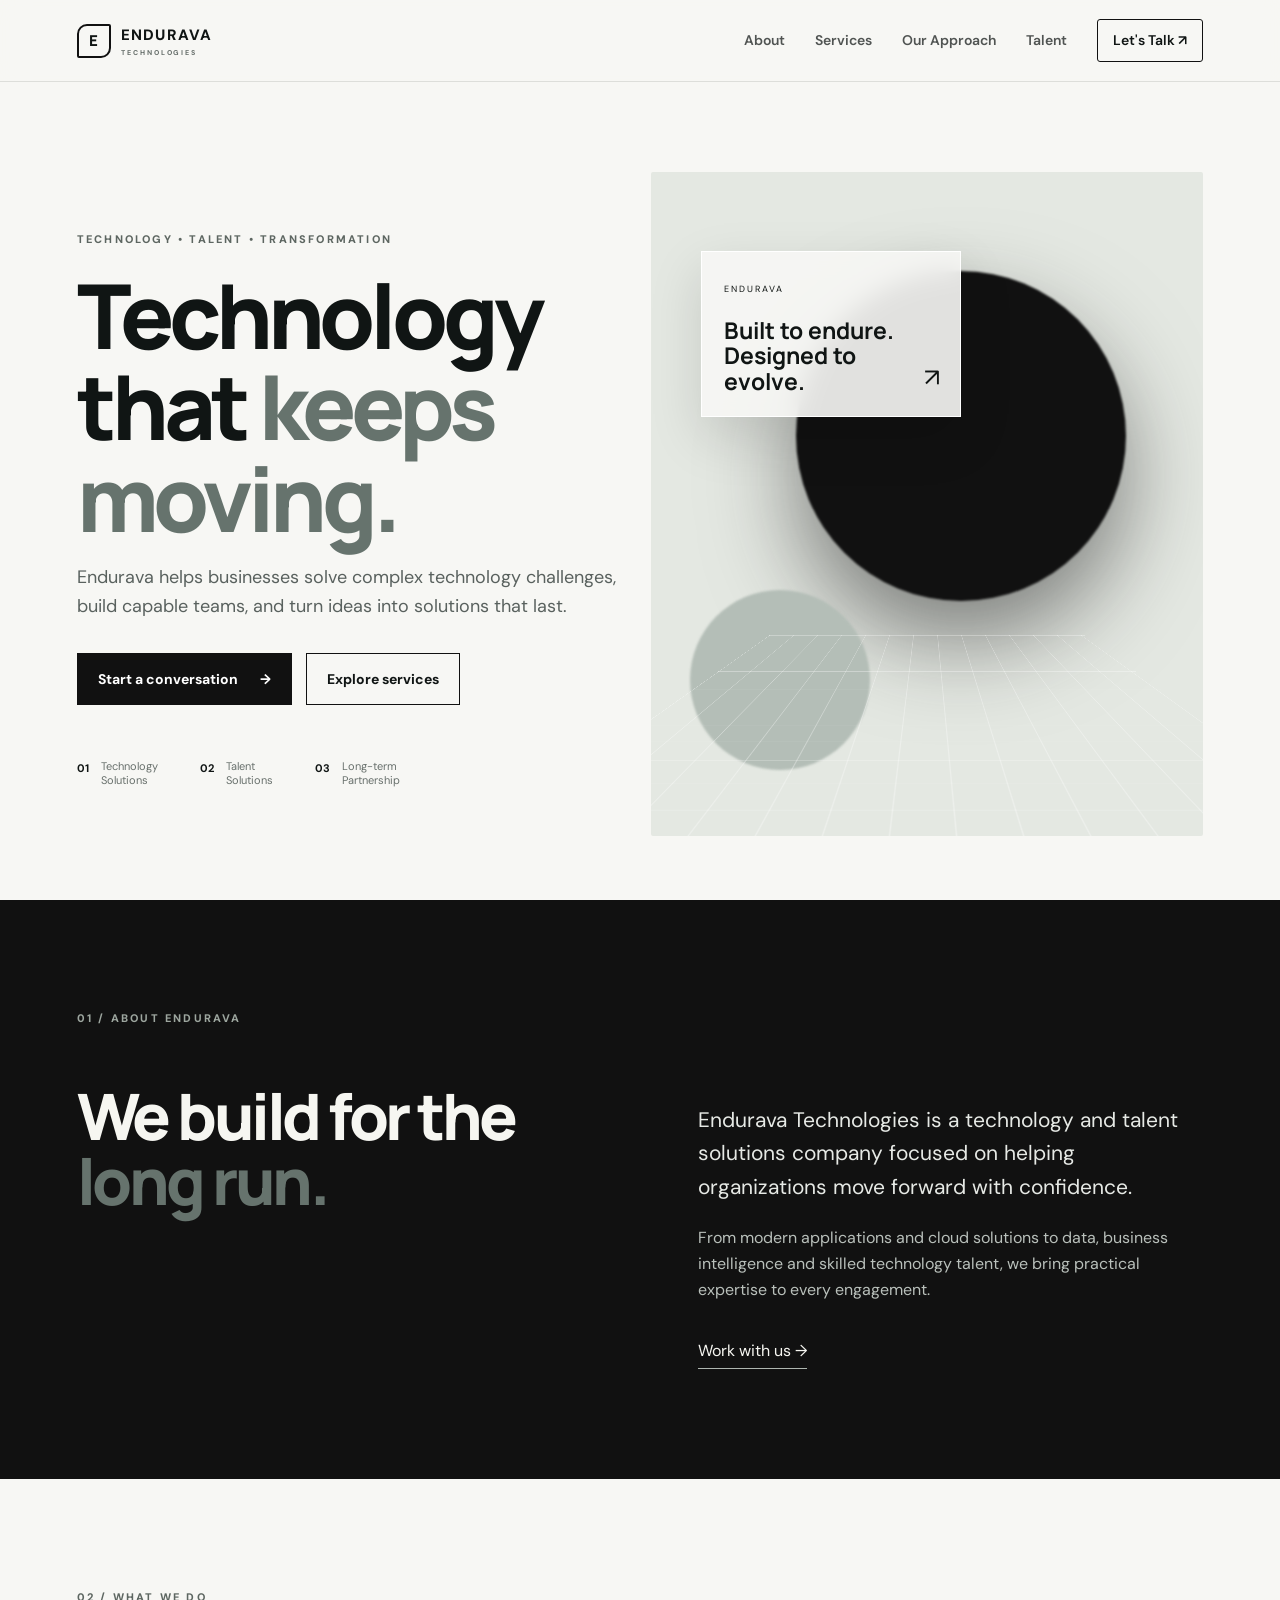
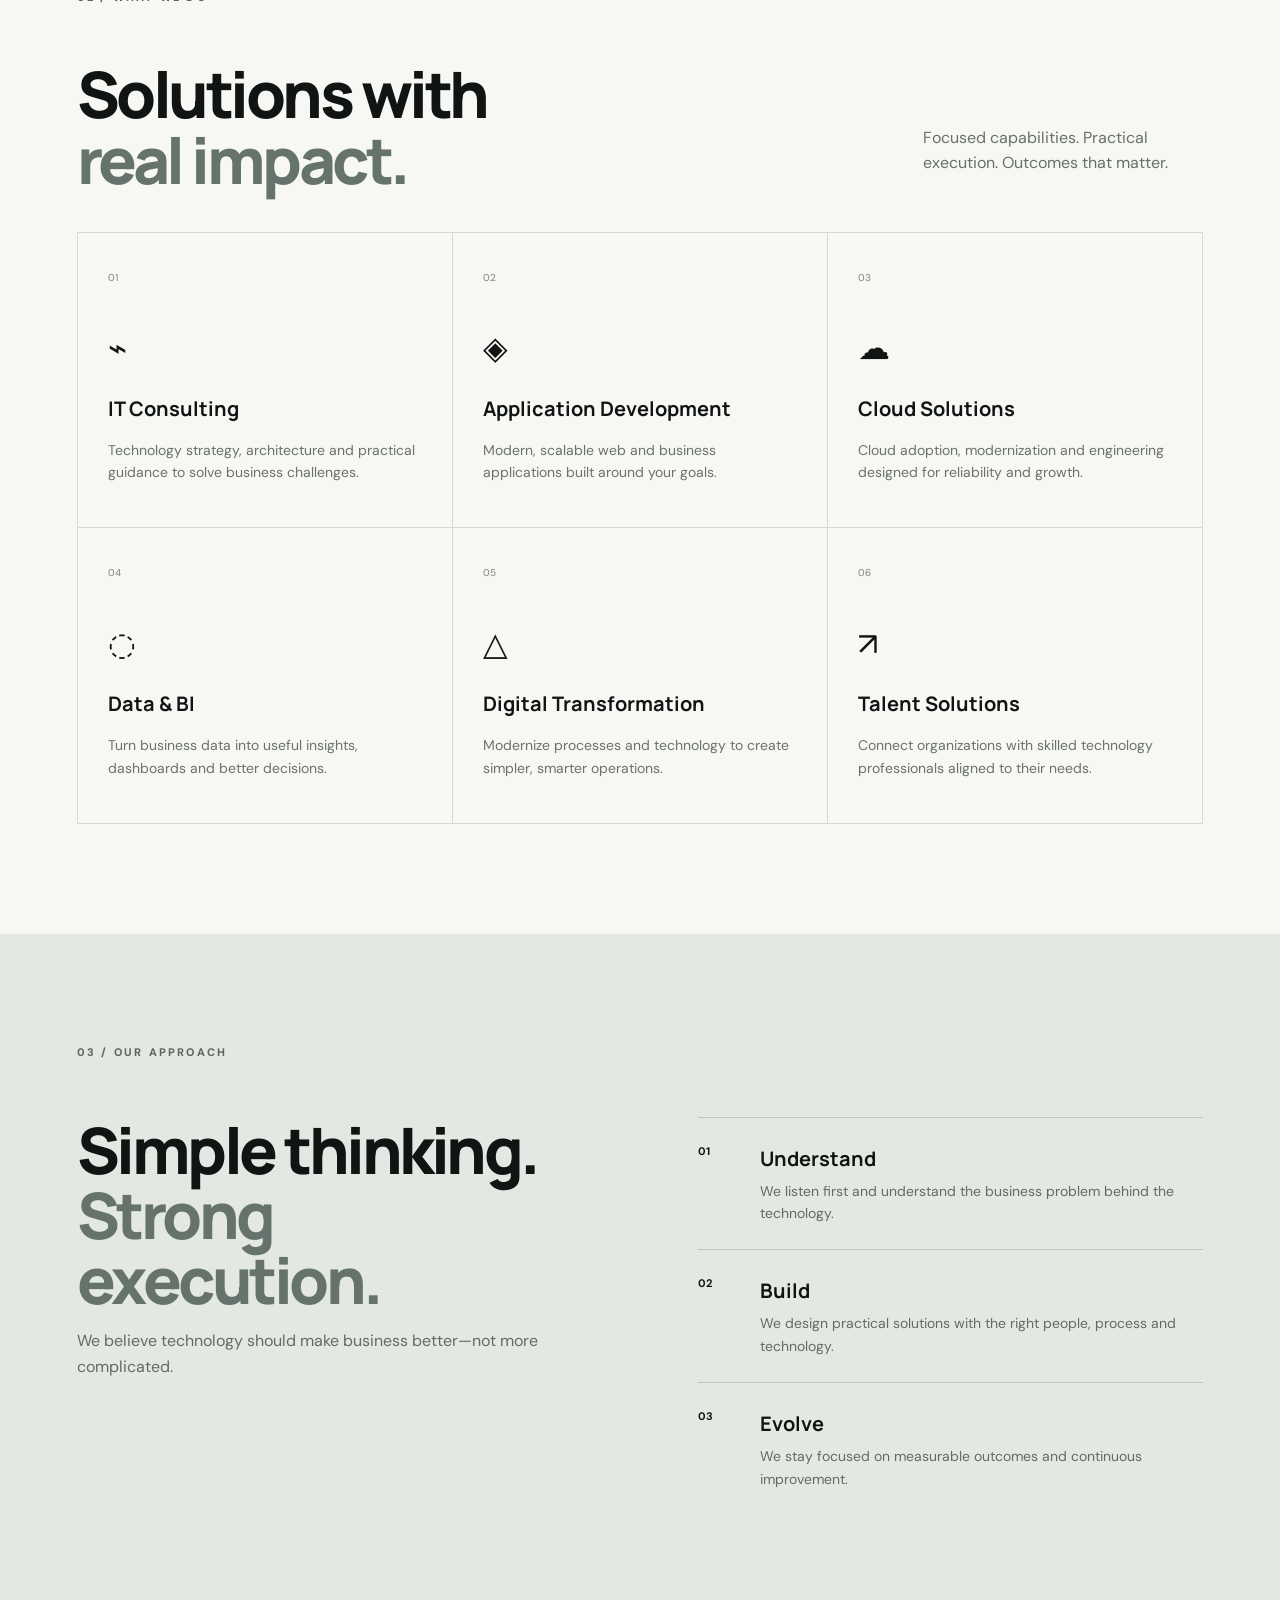
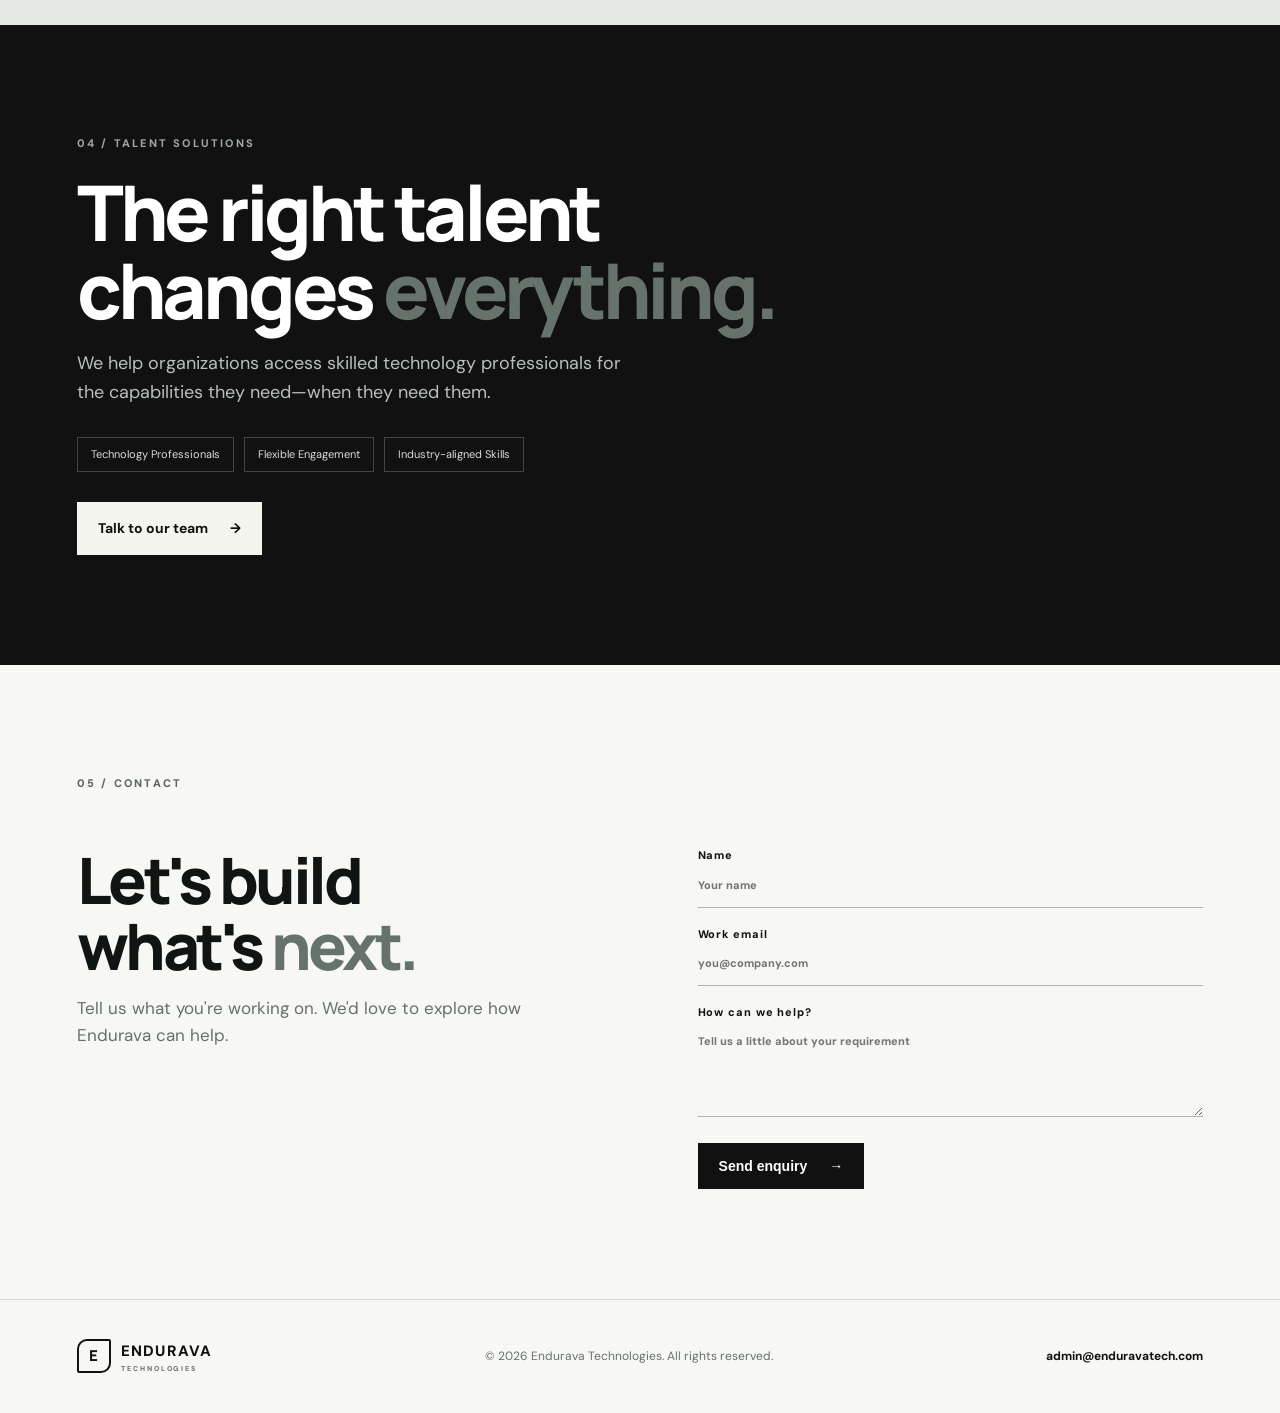
==== index.html @ 41957a47 "Initial static website" ====
<!DOCTYPE html>
<html lang="en">
<head>
  <meta charset="UTF-8">
  <meta name="viewport" content="width=device-width, initial-scale=1.0">
  <meta name="description" content="Endurava Technologies — technology solutions, consulting and talent services for modern businesses.">
  <title>Endurava Technologies | Technology. Talent. Transformation.</title>
  <link rel="preconnect" href="https://fonts.googleapis.com">
  <link rel="preconnect" href="https://fonts.gstatic.com" crossorigin>
  <link href="https://fonts.googleapis.com/css2?family=DM+Sans:wght@400;500;600;700&family=Manrope:wght@600;700;800&display=swap" rel="stylesheet">
  <link rel="stylesheet" href="styles.css">
</head>
<body>
  <header class="nav">
    <a class="brand" href="#home" aria-label="Endurava home">
      <span class="brand-mark">E</span>
      <span>ENDURAVA <small>TECHNOLOGIES</small></span>
    </a>
    <button class="menu-btn" aria-label="Open menu">☰</button>
    <nav>
      <a href="#about">About</a>
      <a href="#services">Services</a>
      <a href="#approach">Our Approach</a>
      <a href="#talent">Talent</a>
      <a href="#contact" class="nav-cta">Let's Talk <span>↗</span></a>
    </nav>
  </header>

  <main>
    <section id="home" class="hero">
      <div class="hero-copy">
        <p class="eyebrow">TECHNOLOGY • TALENT • TRANSFORMATION</p>
        <h1>Technology that <em>keeps moving.</em></h1>
        <p class="hero-text">Endurava helps businesses solve complex technology challenges, build capable teams, and turn ideas into solutions that last.</p>
        <div class="actions">
          <a class="btn primary" href="#contact">Start a conversation <span>→</span></a>
          <a class="btn ghost" href="#services">Explore services</a>
        </div>
        <div class="hero-proof">
          <div><strong>01</strong><span>Technology<br>Solutions</span></div>
          <div><strong>02</strong><span>Talent<br>Solutions</span></div>
          <div><strong>03</strong><span>Long-term<br>Partnership</span></div>
        </div>
      </div>
      <div class="hero-art">
        <div class="orb orb1"></div><div class="orb orb2"></div>
        <div class="grid"></div>
        <div class="quote-card">
          <span>ENDURAVA</span>
          <b>Built to endure.<br>Designed to evolve.</b>
          <i>↗</i>
        </div>
      </div>
    </section>

    <section id="about" class="section about">
      <div class="section-label">01 / ABOUT ENDURAVA</div>
      <div class="about-grid">
        <h2>We build for the<br><span>long run.</span></h2>
        <div>
          <p class="lead">Endurava Technologies is a technology and talent solutions company focused on helping organizations move forward with confidence.</p>
          <p>From modern applications and cloud solutions to data, business intelligence and skilled technology talent, we bring practical expertise to every engagement.</p>
          <a class="text-link" href="#contact">Work with us <span>→</span></a>
        </div>
      </div>
    </section>

    <section id="services" class="section services">
      <div class="section-label">02 / WHAT WE DO</div>
      <div class="section-heading">
        <h2>Solutions with<br><span>real impact.</span></h2>
        <p>Focused capabilities. Practical execution. Outcomes that matter.</p>
      </div>
      <div class="service-grid">
        <article><span>01</span><div class="icon">⌁</div><h3>IT Consulting</h3><p>Technology strategy, architecture and practical guidance to solve business challenges.</p></article>
        <article><span>02</span><div class="icon">◈</div><h3>Application Development</h3><p>Modern, scalable web and business applications built around your goals.</p></article>
        <article><span>03</span><div class="icon">☁</div><h3>Cloud Solutions</h3><p>Cloud adoption, modernization and engineering designed for reliability and growth.</p></article>
        <article><span>04</span><div class="icon">◌</div><h3>Data & BI</h3><p>Turn business data into useful insights, dashboards and better decisions.</p></article>
        <article><span>05</span><div class="icon">△</div><h3>Digital Transformation</h3><p>Modernize processes and technology to create simpler, smarter operations.</p></article>
        <article><span>06</span><div class="icon">↗</div><h3>Talent Solutions</h3><p>Connect organizations with skilled technology professionals aligned to their needs.</p></article>
      </div>
    </section>

    <section id="approach" class="section approach">
      <div class="section-label">03 / OUR APPROACH</div>
      <div class="approach-grid">
        <div><h2>Simple thinking.<br><span>Strong execution.</span></h2><p>We believe technology should make business better—not more complicated.</p></div>
        <div class="steps">
          <div><b>01</b><div><h3>Understand</h3><p>We listen first and understand the business problem behind the technology.</p></div></div>
          <div><b>02</b><div><h3>Build</h3><p>We design practical solutions with the right people, process and technology.</p></div></div>
          <div><b>03</b><div><h3>Evolve</h3><p>We stay focused on measurable outcomes and continuous improvement.</p></div></div>
        </div>
      </div>
    </section>

    <section id="talent" class="talent">
      <div class="talent-inner">
        <div class="section-label">04 / TALENT SOLUTIONS</div>
        <h2>The right talent<br>changes <span>everything.</span></h2>
        <p>We help organizations access skilled technology professionals for the capabilities they need—when they need them.</p>
        <div class="talent-pills"><span>Technology Professionals</span><span>Flexible Engagement</span><span>Industry-aligned Skills</span></div>
        <a class="btn light" href="#contact">Talk to our team <span>→</span></a>
      </div>
    </section>

    <section id="contact" class="section contact">
      <div class="section-label">05 / CONTACT</div>
      <div class="contact-grid">
        <div><h2>Let's build<br>what's <span>next.</span></h2><p>Tell us what you're working on. We'd love to explore how Endurava can help.</p></div>
        <form action="mailto:admin@enduravatech.com" method="post" enctype="text/plain">
          <label>Name<input name="name" placeholder="Your name" required></label>
          <label>Work email<input type="email" name="email" placeholder="you@company.com" required></label>
          <label>How can we help?<textarea name="message" rows="4" placeholder="Tell us a little about your requirement"></textarea></label>
          <button class="btn primary" type="submit">Send enquiry <span>→</span></button>
        </form>
      </div>
    </section>
  </main>

  <footer>
    <div class="brand"><span class="brand-mark">E</span><span>ENDURAVA <small>TECHNOLOGIES</small></span></div>
    <p>© 2026 Endurava Technologies. All rights reserved.</p>
    <a href="mailto:admin@enduravatech.com">admin@enduravatech.com</a>
  </footer>
  <script src="script.js"></script>
</body>
</html>
---- styles.css ----
*{box-sizing:border-box}html{scroll-behavior:smooth}body{margin:0;font-family:"DM Sans",sans-serif;background:#f7f7f4;color:#101514;line-height:1.6}a{text-decoration:none;color:inherit}.nav{height:82px;display:flex;align-items:center;justify-content:space-between;padding:0 6vw;border-bottom:1px solid #dddeda;background:rgba(247,247,244,.92);backdrop-filter:blur(14px);position:sticky;top:0;z-index:10}.brand{display:flex;align-items:center;gap:10px;font-weight:800;letter-spacing:.08em;font-size:15px}.brand small{display:block;font-size:7px;letter-spacing:.28em;color:#68706c}.brand-mark{width:34px;height:34px;border:2px solid #111;display:grid;place-items:center;font-family:Manrope;font-weight:800;border-radius:10px 2px 10px 2px}.nav nav{display:flex;align-items:center;gap:30px;font-size:14px;font-weight:600}.nav nav a{opacity:.72}.nav nav a:hover{opacity:1}.nav .nav-cta{opacity:1;border:1px solid #111;padding:9px 15px;border-radius:3px}.menu-btn{display:none;background:none;border:0;font-size:25px}.hero{min-height:calc(100vh - 82px);display:grid;grid-template-columns:1.02fr .98fr;padding:7vw 6vw 5vw;overflow:hidden}.hero-copy{max-width:730px;align-self:center}.eyebrow,.section-label{font-size:11px;font-weight:800;letter-spacing:.2em;color:#5d6661}.hero h1,.section h2,.talent h2{font-family:Manrope,sans-serif;font-weight:800;letter-spacing:-.055em;line-height:1.02;margin:20px 0}.hero h1{font-size:clamp(52px,7vw,94px);max-width:850px}.hero h1 em,.section h2 span,.talent h2 span{font-style:normal;color:#66736d}.hero-text{font-size:18px;max-width:610px;color:#59615e}.actions{display:flex;gap:14px;margin:32px 0}.btn{display:inline-flex;align-items:center;justify-content:center;gap:22px;padding:14px 20px;border:1px solid #111;font-weight:700;font-size:14px;cursor:pointer}.btn.primary{background:#111;color:#fff}.btn.ghost{background:transparent}.btn.light{background:#f5f5f0;color:#111;border-color:#f5f5f0}.hero-proof{display:flex;gap:42px;margin-top:55px}.hero-proof div{display:flex;gap:12px;align-items:flex-start}.hero-proof strong{font-size:11px}.hero-proof span{font-size:11px;line-height:1.25;color:#68706c}.hero-art{position:relative;min-height:520px;overflow:hidden;background:#e4e8e2;border-radius:2px}.grid{position:absolute;inset:0;background-image:linear-gradient(#ffffff55 1px,transparent 1px),linear-gradient(90deg,#ffffff55 1px,transparent 1px);background-size:42px 42px;transform:perspective(500px) rotateX(58deg) scale(1.6);transform-origin:center bottom}.orb{position:absolute;border-radius:50%;filter:blur(1px)}.orb1{width:330px;height:330px;background:#111;right:14%;top:15%;box-shadow:0 40px 90px #2228}.orb2{width:180px;height:180px;background:#b4beb7;left:7%;bottom:10%}.quote-card{position:absolute;left:9%;top:12%;width:260px;padding:22px;background:#f7f7f4e8;border:1px solid #fff;backdrop-filter:blur(12px);box-shadow:0 20px 50px #0002}.quote-card span{font-size:9px;letter-spacing:.22em}.quote-card b{display:block;font-family:Manrope;font-size:23px;line-height:1.1;margin-top:18px}.quote-card i{position:absolute;right:20px;bottom:18px;font-size:25px}.section{padding:110px 6vw}.about{background:#111;color:#f6f6f1}.about .section-label{color:#9da69f}.about-grid,.approach-grid,.contact-grid{display:grid;grid-template-columns:1fr 1fr;gap:9vw;margin-top:55px}.section h2{font-size:clamp(44px,5vw,72px);margin:0}.about p{color:#b9c0bb;max-width:570px}.about .lead{font-size:21px;color:#e6e9e5}.text-link{display:inline-block;margin-top:20px;border-bottom:1px solid #aeb6b0;padding-bottom:4px}.services{background:#f7f7f4}.section-heading{display:flex;justify-content:space-between;align-items:end;margin:55px 0 40px}.section-heading p{max-width:280px;color:#68706c}.service-grid{display:grid;grid-template-columns:repeat(3,1fr);border-top:1px solid #d6d9d4;border-left:1px solid #d6d9d4}.service-grid article{min-height:290px;padding:30px;border-right:1px solid #d6d9d4;border-bottom:1px solid #d6d9d4;position:relative}.service-grid article>span{font-size:10px;color:#7b837e}.icon{font-size:32px;margin:35px 0 18px}.service-grid h3{font-family:Manrope;font-size:20px;margin:0 0 8px}.service-grid p{color:#6a726d;font-size:14px;max-width:330px}.approach{background:#e4e8e2}.approach>div:first-child{}.approach-grid p{color:#626b66;max-width:500px}.steps>div{display:grid;grid-template-columns:40px 1fr;gap:22px;border-top:1px solid #bfc6c0;padding:25px 0}.steps b{font-size:11px}.steps h3{font-family:Manrope;margin:0;font-size:20px}.steps p{margin:5px 0 0;font-size:14px}.talent{background:#111;color:#fff;padding:110px 6vw}.talent .section-label{color:#9da69f}.talent h2{font-size:clamp(48px,6vw,82px);max-width:800px}.talent p{color:#b9c0bb;max-width:570px;font-size:18px}.talent-pills{display:flex;gap:10px;flex-wrap:wrap;margin:30px 0}.talent-pills span{border:1px solid #404743;padding:8px 13px;font-size:11px;color:#d8ddd9}.contact{background:#f7f7f4}.contact p{max-width:480px;color:#66706a;font-size:17px}.contact form{display:grid;gap:18px}.contact label{font-size:11px;font-weight:800;letter-spacing:.08em}.contact input,.contact textarea{display:block;width:100%;border:0;border-bottom:1px solid #aeb5b0;background:transparent;padding:12px 0;font:inherit;outline:none;resize:vertical}.contact input:focus,.contact textarea:focus{border-color:#111}.contact button{width:max-content;margin-top:8px}footer{padding:35px 6vw;border-top:1px solid #d6d9d4;display:flex;justify-content:space-between;align-items:center;gap:20px;font-size:12px;color:#69716c}footer .brand{color:#111}footer a{color:#111;font-weight:700}@media(max-width:850px){.nav{padding:0 5vw}.nav nav{display:none;position:absolute;top:82px;left:0;right:0;background:#f7f7f4;padding:25px 5vw;flex-direction:column;align-items:flex-start;border-bottom:1px solid #dddeda}.nav nav.open{display:flex}.menu-btn{display:block}.hero{grid-template-columns:1fr;padding:60px 5vw}.hero-art{min-height:360px;margin-top:45px}.hero-proof{gap:20px}.about-grid,.approach-grid,.contact-grid{grid-template-columns:1fr;gap:45px}.section{padding:80px 5vw}.service-grid{grid-template-columns:1fr}.section-heading{display:block}.section-heading p{margin-top:20px}.talent{padding:80px 5vw}footer{padding:30px 5vw;flex-direction:column;align-items:flex-start}.hero h1{font-size:clamp(48px,15vw,76px)}}
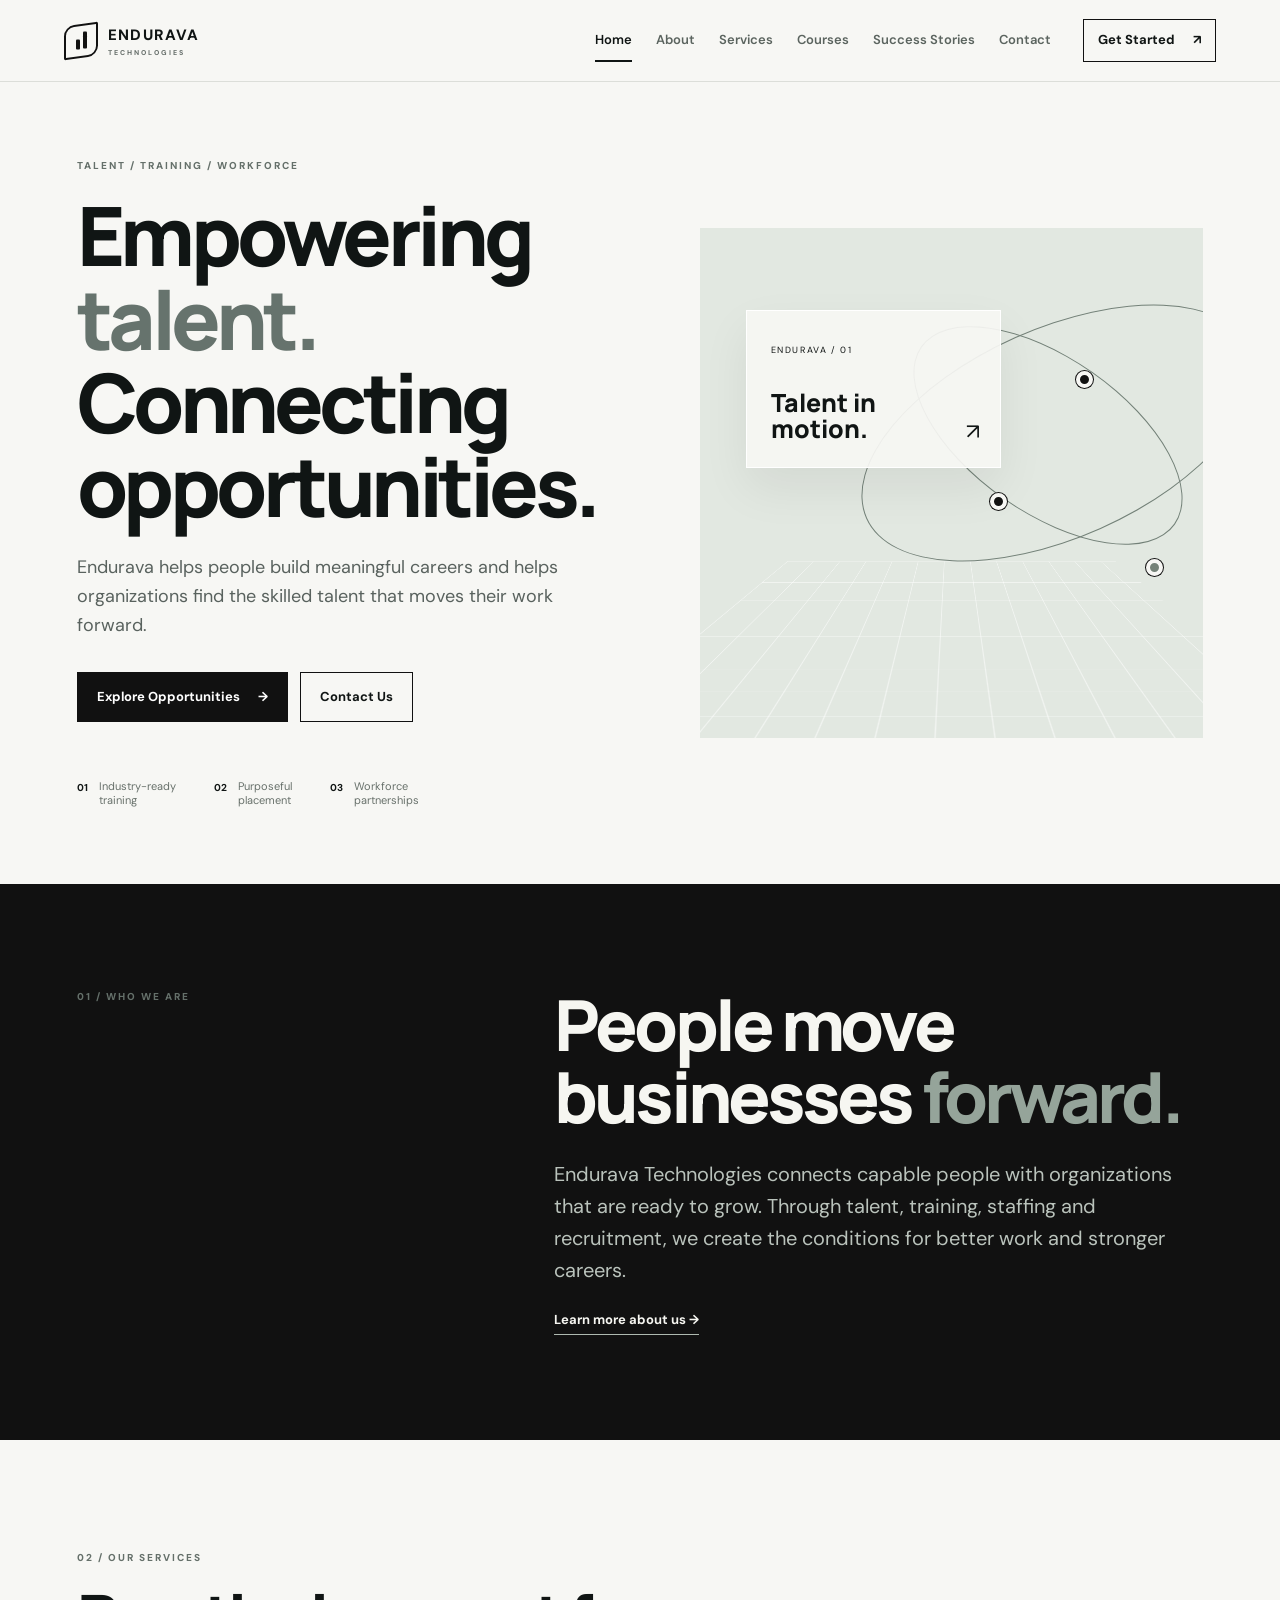
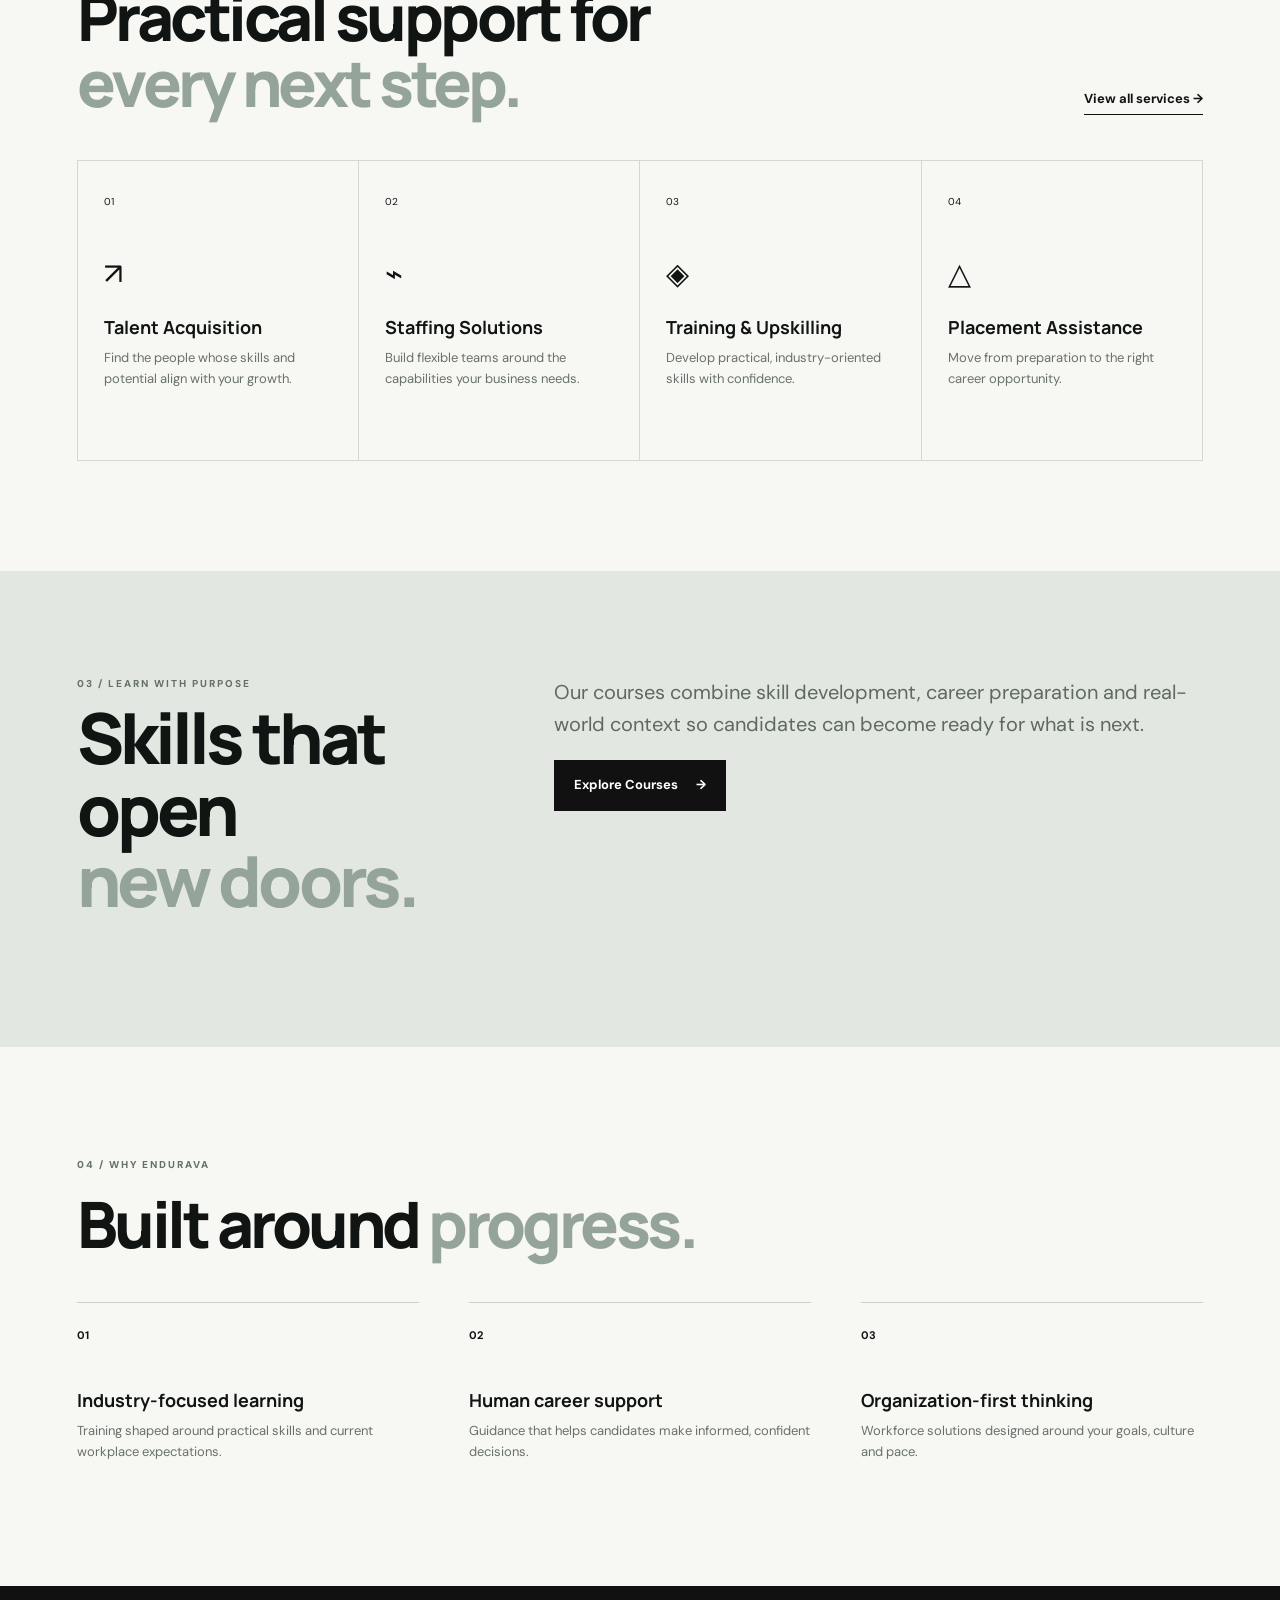
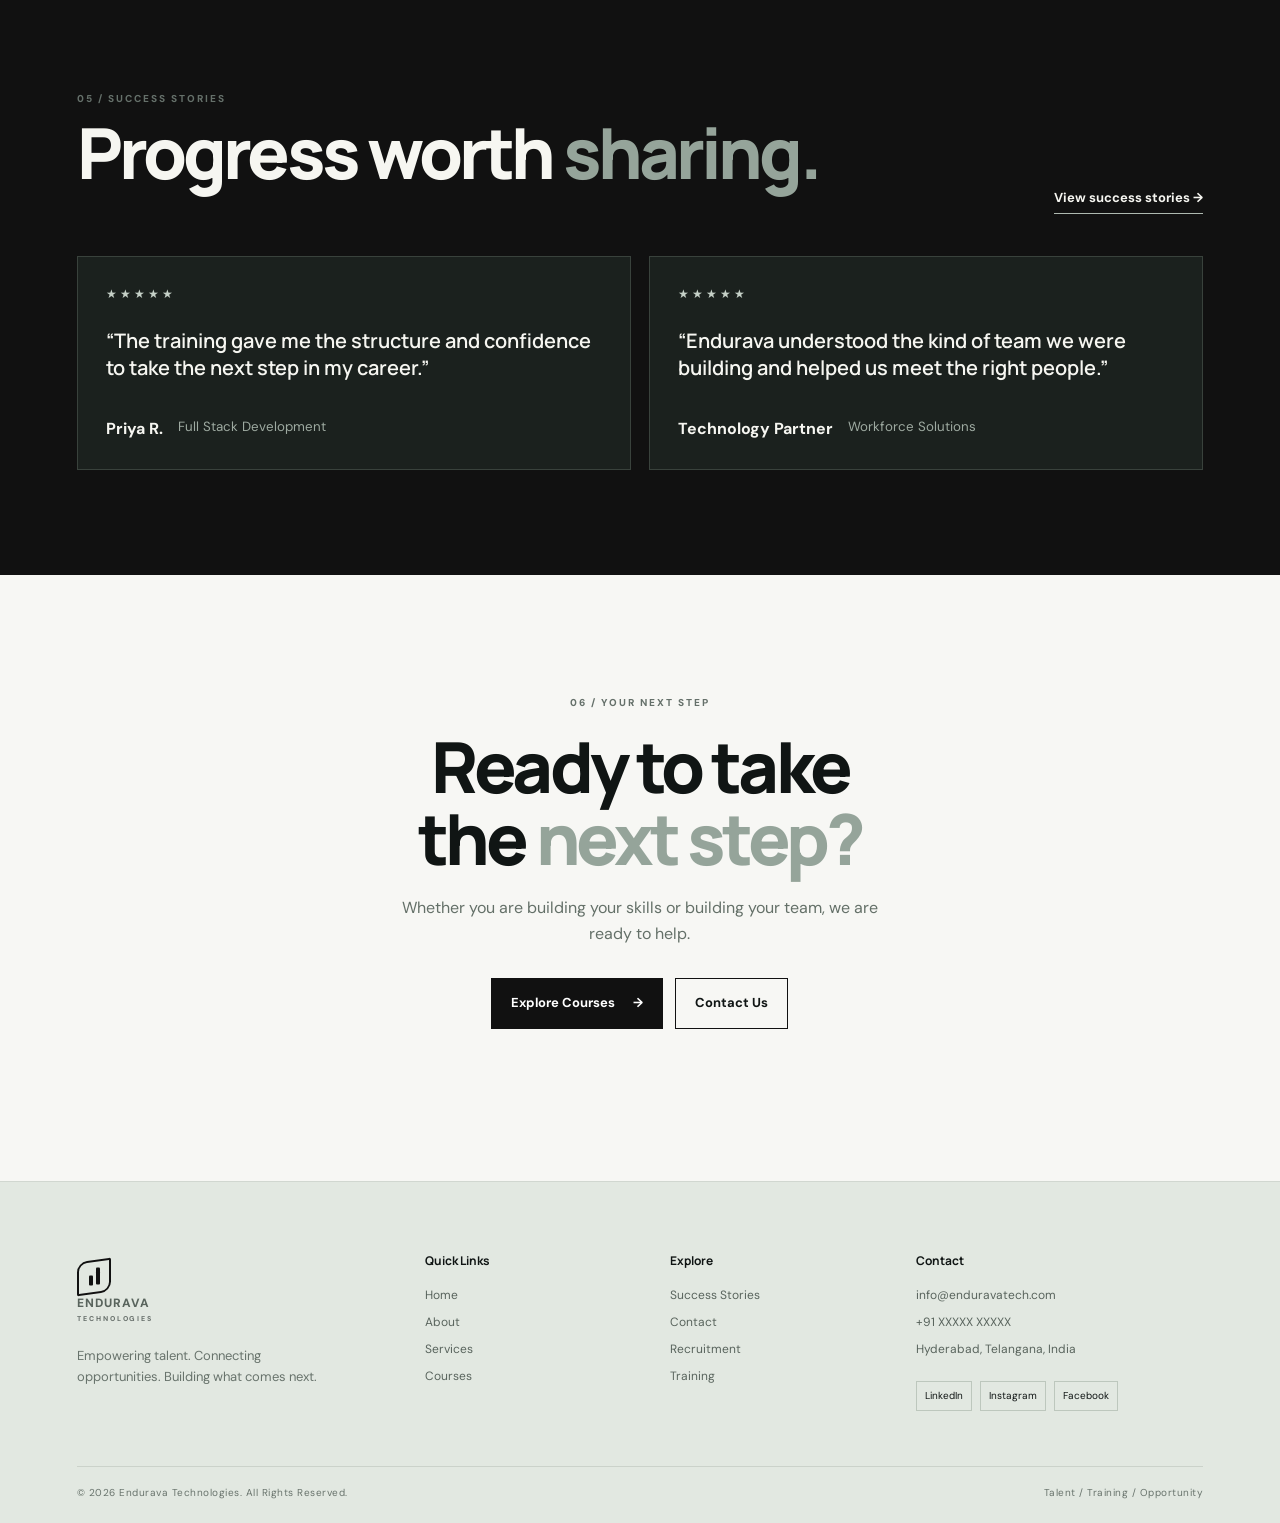
==== commit 9053e347: "six pages added separately." ====
--- a/index.html
+++ b/index.html
@@ -3,125 +3,30 @@
 <head>
   <meta charset="UTF-8">
   <meta name="viewport" content="width=device-width, initial-scale=1.0">
-  <meta name="description" content="Endurava Technologies — technology solutions, consulting and talent services for modern businesses.">
-  <title>Endurava Technologies | Technology. Talent. Transformation.</title>
+  <meta name="description" content="Endurava Technologies empowers talent, connects opportunities and builds workforce solutions for growing organizations.">
+  <title>Endurava Technologies | Empowering Talent. Connecting Opportunities.</title>
   <link rel="preconnect" href="https://fonts.googleapis.com">
   <link rel="preconnect" href="https://fonts.gstatic.com" crossorigin>
   <link href="https://fonts.googleapis.com/css2?family=DM+Sans:wght@400;500;600;700&family=Manrope:wght@600;700;800&display=swap" rel="stylesheet">
   <link rel="stylesheet" href="styles.css">
 </head>
 <body>
-  <header class="nav">
-    <a class="brand" href="#home" aria-label="Endurava home">
-      <span class="brand-mark">E</span>
-      <span>ENDURAVA <small>TECHNOLOGIES</small></span>
-    </a>
-    <button class="menu-btn" aria-label="Open menu">☰</button>
-    <nav>
-      <a href="#about">About</a>
-      <a href="#services">Services</a>
-      <a href="#approach">Our Approach</a>
-      <a href="#talent">Talent</a>
-      <a href="#contact" class="nav-cta">Let's Talk <span>↗</span></a>
-    </nav>
-  </header>
-
+  <header class="site-header"><div class="header-inner">
+    <a class="brand" href="index.html" aria-label="Endurava Technologies home"><span class="brand-mark" aria-hidden="true"></span><span>ENDURAVA <small>TECHNOLOGIES</small></span></a>
+    <button class="menu-btn" type="button" aria-label="Open menu" aria-expanded="false"><span></span><span></span></button>
+    <nav class="main-nav" aria-label="Main navigation"><a class="active" href="index.html">Home</a><a href="about.html">About</a><a href="services.html">Services</a><a href="courses.html">Courses</a><a href="success-stories.html">Success Stories</a><a href="contact.html">Contact</a></nav>
+    <a class="header-cta" href="contact.html">Get Started <span>↗</span></a>
+  </div></header>
   <main>
-    <section id="home" class="hero">
-      <div class="hero-copy">
-        <p class="eyebrow">TECHNOLOGY • TALENT • TRANSFORMATION</p>
-        <h1>Technology that <em>keeps moving.</em></h1>
-        <p class="hero-text">Endurava helps businesses solve complex technology challenges, build capable teams, and turn ideas into solutions that last.</p>
-        <div class="actions">
-          <a class="btn primary" href="#contact">Start a conversation <span>→</span></a>
-          <a class="btn ghost" href="#services">Explore services</a>
-        </div>
-        <div class="hero-proof">
-          <div><strong>01</strong><span>Technology<br>Solutions</span></div>
-          <div><strong>02</strong><span>Talent<br>Solutions</span></div>
-          <div><strong>03</strong><span>Long-term<br>Partnership</span></div>
-        </div>
-      </div>
-      <div class="hero-art">
-        <div class="orb orb1"></div><div class="orb orb2"></div>
-        <div class="grid"></div>
-        <div class="quote-card">
-          <span>ENDURAVA</span>
-          <b>Built to endure.<br>Designed to evolve.</b>
-          <i>↗</i>
-        </div>
-      </div>
-    </section>
-
-    <section id="about" class="section about">
-      <div class="section-label">01 / ABOUT ENDURAVA</div>
-      <div class="about-grid">
-        <h2>We build for the<br><span>long run.</span></h2>
-        <div>
-          <p class="lead">Endurava Technologies is a technology and talent solutions company focused on helping organizations move forward with confidence.</p>
-          <p>From modern applications and cloud solutions to data, business intelligence and skilled technology talent, we bring practical expertise to every engagement.</p>
-          <a class="text-link" href="#contact">Work with us <span>→</span></a>
-        </div>
-      </div>
-    </section>
-
-    <section id="services" class="section services">
-      <div class="section-label">02 / WHAT WE DO</div>
-      <div class="section-heading">
-        <h2>Solutions with<br><span>real impact.</span></h2>
-        <p>Focused capabilities. Practical execution. Outcomes that matter.</p>
-      </div>
-      <div class="service-grid">
-        <article><span>01</span><div class="icon">⌁</div><h3>IT Consulting</h3><p>Technology strategy, architecture and practical guidance to solve business challenges.</p></article>
-        <article><span>02</span><div class="icon">◈</div><h3>Application Development</h3><p>Modern, scalable web and business applications built around your goals.</p></article>
-        <article><span>03</span><div class="icon">☁</div><h3>Cloud Solutions</h3><p>Cloud adoption, modernization and engineering designed for reliability and growth.</p></article>
-        <article><span>04</span><div class="icon">◌</div><h3>Data & BI</h3><p>Turn business data into useful insights, dashboards and better decisions.</p></article>
-        <article><span>05</span><div class="icon">△</div><h3>Digital Transformation</h3><p>Modernize processes and technology to create simpler, smarter operations.</p></article>
-        <article><span>06</span><div class="icon">↗</div><h3>Talent Solutions</h3><p>Connect organizations with skilled technology professionals aligned to their needs.</p></article>
-      </div>
-    </section>
-
-    <section id="approach" class="section approach">
-      <div class="section-label">03 / OUR APPROACH</div>
-      <div class="approach-grid">
-        <div><h2>Simple thinking.<br><span>Strong execution.</span></h2><p>We believe technology should make business better—not more complicated.</p></div>
-        <div class="steps">
-          <div><b>01</b><div><h3>Understand</h3><p>We listen first and understand the business problem behind the technology.</p></div></div>
-          <div><b>02</b><div><h3>Build</h3><p>We design practical solutions with the right people, process and technology.</p></div></div>
-          <div><b>03</b><div><h3>Evolve</h3><p>We stay focused on measurable outcomes and continuous improvement.</p></div></div>
-        </div>
-      </div>
-    </section>
-
-    <section id="talent" class="talent">
-      <div class="talent-inner">
-        <div class="section-label">04 / TALENT SOLUTIONS</div>
-        <h2>The right talent<br>changes <span>everything.</span></h2>
-        <p>We help organizations access skilled technology professionals for the capabilities they need—when they need them.</p>
-        <div class="talent-pills"><span>Technology Professionals</span><span>Flexible Engagement</span><span>Industry-aligned Skills</span></div>
-        <a class="btn light" href="#contact">Talk to our team <span>→</span></a>
-      </div>
-    </section>
-
-    <section id="contact" class="section contact">
-      <div class="section-label">05 / CONTACT</div>
-      <div class="contact-grid">
-        <div><h2>Let's build<br>what's <span>next.</span></h2><p>Tell us what you're working on. We'd love to explore how Endurava can help.</p></div>
-        <form action="mailto:admin@enduravatech.com" method="post" enctype="text/plain">
-          <label>Name<input name="name" placeholder="Your name" required></label>
-          <label>Work email<input type="email" name="email" placeholder="you@company.com" required></label>
-          <label>How can we help?<textarea name="message" rows="4" placeholder="Tell us a little about your requirement"></textarea></label>
-          <button class="btn primary" type="submit">Send enquiry <span>→</span></button>
-        </form>
-      </div>
-    </section>
+    <section class="home-hero page-wrap"><div class="hero-copy reveal"><p class="eyebrow">TALENT / TRAINING / WORKFORCE</p><h1>Empowering <em>talent.</em><br>Connecting opportunities.</h1><p class="hero-lead">Endurava helps people build meaningful careers and helps organizations find the skilled talent that moves their work forward.</p><div class="button-row"><a class="btn btn-dark" href="courses.html">Explore Opportunities <span>→</span></a><a class="btn btn-line" href="contact.html">Contact Us</a></div><div class="hero-proof"><div><strong>01</strong><span>Industry-ready<br>training</span></div><div><strong>02</strong><span>Purposeful<br>placement</span></div><div><strong>03</strong><span>Workforce<br>partnerships</span></div></div></div><div class="hero-visual reveal" aria-label="Abstract visual representing connected talent and opportunities"><div class="visual-grid"></div><div class="visual-orbit orbit-one"></div><div class="visual-orbit orbit-two"></div><div class="visual-panel"><span>ENDURAVA / 01</span><b>Talent in motion.</b><i>↗</i></div><div class="visual-node node-one"></div><div class="visual-node node-two"></div><div class="visual-node node-three"></div></div></section>
+    <section class="band band-dark"><div class="page-wrap intro-grid"><p class="section-label">01 / WHO WE ARE</p><div><h2>People move businesses <span>forward.</span></h2><p class="large-copy">Endurava Technologies connects capable people with organizations that are ready to grow. Through talent, training, staffing and recruitment, we create the conditions for better work and stronger careers.</p><a class="text-link light-link" href="about.html">Learn more about us <span>→</span></a></div></div></section>
+    <section class="section page-wrap"><div class="section-heading"><div><p class="section-label">02 / OUR SERVICES</p><h2>Practical support for<br><span>every next step.</span></h2></div><a class="text-link" href="services.html">View all services <span>→</span></a></div><div class="card-grid four"><article class="service-card"><span class="card-number">01</span><div class="line-icon">↗</div><h3>Talent Acquisition</h3><p>Find the people whose skills and potential align with your growth.</p></article><article class="service-card"><span class="card-number">02</span><div class="line-icon">⌁</div><h3>Staffing Solutions</h3><p>Build flexible teams around the capabilities your business needs.</p></article><article class="service-card"><span class="card-number">03</span><div class="line-icon">◈</div><h3>Training &amp; Upskilling</h3><p>Develop practical, industry-oriented skills with confidence.</p></article><article class="service-card"><span class="card-number">04</span><div class="line-icon">△</div><h3>Placement Assistance</h3><p>Move from preparation to the right career opportunity.</p></article></div></section>
+    <section class="band band-sage"><div class="page-wrap split-feature"><div><p class="section-label">03 / LEARN WITH PURPOSE</p><h2>Skills that open<br><span>new doors.</span></h2></div><div><p class="large-copy">Our courses combine skill development, career preparation and real-world context so candidates can become ready for what is next.</p><a class="btn btn-dark" href="courses.html">Explore Courses <span>→</span></a></div></div></section>
+    <section class="section page-wrap"><div class="section-heading"><div><p class="section-label">04 / WHY ENDURAVA</p><h2>Built around <span>progress.</span></h2></div></div><div class="benefit-grid"><div><strong>01</strong><h3>Industry-focused learning</h3><p>Training shaped around practical skills and current workplace expectations.</p></div><div><strong>02</strong><h3>Human career support</h3><p>Guidance that helps candidates make informed, confident decisions.</p></div><div><strong>03</strong><h3>Organization-first thinking</h3><p>Workforce solutions designed around your goals, culture and pace.</p></div></div></section>
+    <section class="band band-dark"><div class="page-wrap"><div class="section-heading dark-heading"><div><p class="section-label">05 / SUCCESS STORIES</p><h2>Progress worth <span>sharing.</span></h2></div><a class="text-link light-link" href="success-stories.html">View success stories <span>→</span></a></div><div class="quote-grid"><blockquote><div class="stars">★★★★★</div><p>“The training gave me the structure and confidence to take the next step in my career.”</p><footer>Priya R. <small>Full Stack Development</small></footer></blockquote><blockquote><div class="stars">★★★★★</div><p>“Endurava understood the kind of team we were building and helped us meet the right people.”</p><footer>Technology Partner <small>Workforce Solutions</small></footer></blockquote></div></div></section>
+    <section class="final-cta page-wrap"><p class="section-label">06 / YOUR NEXT STEP</p><h2>Ready to take<br>the <span>next step?</span></h2><p>Whether you are building your skills or building your team, we are ready to help.</p><div class="button-row"><a class="btn btn-dark" href="courses.html">Explore Courses <span>→</span></a><a class="btn btn-line" href="contact.html">Contact Us</a></div></section>
   </main>
-
-  <footer>
-    <div class="brand"><span class="brand-mark">E</span><span>ENDURAVA <small>TECHNOLOGIES</small></span></div>
-    <p>© 2026 Endurava Technologies. All rights reserved.</p>
-    <a href="mailto:admin@enduravatech.com">admin@enduravatech.com</a>
-  </footer>
+  <footer class="site-footer"><div class="page-wrap footer-grid"><div><a class="brand footer-brand" href="index.html"><span class="brand-mark" aria-hidden="true"></span><span>ENDURAVA <small>TECHNOLOGIES</small></span></a><p>Empowering talent. Connecting opportunities. Building what comes next.</p></div><div><h3>Quick Links</h3><a href="index.html">Home</a><a href="about.html">About</a><a href="services.html">Services</a><a href="courses.html">Courses</a></div><div><h3>Explore</h3><a href="success-stories.html">Success Stories</a><a href="contact.html">Contact</a><a href="services.html">Recruitment</a><a href="courses.html">Training</a></div><div><h3>Contact</h3><a href="mailto:info@enduravatech.com">info@enduravatech.com</a><span>+91 XXXXX XXXXX</span><span>Hyderabad, Telangana, India</span><div class="socials"><span>LinkedIn</span><span>Instagram</span><span>Facebook</span></div></div></div><div class="page-wrap footer-bottom"><span>© 2026 Endurava Technologies. All Rights Reserved.</span><span>Talent / Training / Opportunity</span></div></footer>
   <script src="script.js"></script>
 </body>
 </html>
--- a/styles.css
+++ b/styles.css
@@ -1 +1 @@
-*{box-sizing:border-box}html{scroll-behavior:smooth}body{margin:0;font-family:"DM Sans",sans-serif;background:#f7f7f4;color:#101514;line-height:1.6}a{text-decoration:none;color:inherit}.nav{height:82px;display:flex;align-items:center;justify-content:space-between;padding:0 6vw;border-bottom:1px solid #dddeda;background:rgba(247,247,244,.92);backdrop-filter:blur(14px);position:sticky;top:0;z-index:10}.brand{display:flex;align-items:center;gap:10px;font-weight:800;letter-spacing:.08em;font-size:15px}.brand small{display:block;font-size:7px;letter-spacing:.28em;color:#68706c}.brand-mark{width:34px;height:34px;border:2px solid #111;display:grid;place-items:center;font-family:Manrope;font-weight:800;border-radius:10px 2px 10px 2px}.nav nav{display:flex;align-items:center;gap:30px;font-size:14px;font-weight:600}.nav nav a{opacity:.72}.nav nav a:hover{opacity:1}.nav .nav-cta{opacity:1;border:1px solid #111;padding:9px 15px;border-radius:3px}.menu-btn{display:none;background:none;border:0;font-size:25px}.hero{min-height:calc(100vh - 82px);display:grid;grid-template-columns:1.02fr .98fr;padding:7vw 6vw 5vw;overflow:hidden}.hero-copy{max-width:730px;align-self:center}.eyebrow,.section-label{font-size:11px;font-weight:800;letter-spacing:.2em;color:#5d6661}.hero h1,.section h2,.talent h2{font-family:Manrope,sans-serif;font-weight:800;letter-spacing:-.055em;line-height:1.02;margin:20px 0}.hero h1{font-size:clamp(52px,7vw,94px);max-width:850px}.hero h1 em,.section h2 span,.talent h2 span{font-style:normal;color:#66736d}.hero-text{font-size:18px;max-width:610px;color:#59615e}.actions{display:flex;gap:14px;margin:32px 0}.btn{display:inline-flex;align-items:center;justify-content:center;gap:22px;padding:14px 20px;border:1px solid #111;font-weight:700;font-size:14px;cursor:pointer}.btn.primary{background:#111;color:#fff}.btn.ghost{background:transparent}.btn.light{background:#f5f5f0;color:#111;border-color:#f5f5f0}.hero-proof{display:flex;gap:42px;margin-top:55px}.hero-proof div{display:flex;gap:12px;align-items:flex-start}.hero-proof strong{font-size:11px}.hero-proof span{font-size:11px;line-height:1.25;color:#68706c}.hero-art{position:relative;min-height:520px;overflow:hidden;background:#e4e8e2;border-radius:2px}.grid{position:absolute;inset:0;background-image:linear-gradient(#ffffff55 1px,transparent 1px),linear-gradient(90deg,#ffffff55 1px,transparent 1px);background-size:42px 42px;transform:perspective(500px) rotateX(58deg) scale(1.6);transform-origin:center bottom}.orb{position:absolute;border-radius:50%;filter:blur(1px)}.orb1{width:330px;height:330px;background:#111;right:14%;top:15%;box-shadow:0 40px 90px #2228}.orb2{width:180px;height:180px;background:#b4beb7;left:7%;bottom:10%}.quote-card{position:absolute;left:9%;top:12%;width:260px;padding:22px;background:#f7f7f4e8;border:1px solid #fff;backdrop-filter:blur(12px);box-shadow:0 20px 50px #0002}.quote-card span{font-size:9px;letter-spacing:.22em}.quote-card b{display:block;font-family:Manrope;font-size:23px;line-height:1.1;margin-top:18px}.quote-card i{position:absolute;right:20px;bottom:18px;font-size:25px}.section{padding:110px 6vw}.about{background:#111;color:#f6f6f1}.about .section-label{color:#9da69f}.about-grid,.approach-grid,.contact-grid{display:grid;grid-template-columns:1fr 1fr;gap:9vw;margin-top:55px}.section h2{font-size:clamp(44px,5vw,72px);margin:0}.about p{color:#b9c0bb;max-width:570px}.about .lead{font-size:21px;color:#e6e9e5}.text-link{display:inline-block;margin-top:20px;border-bottom:1px solid #aeb6b0;padding-bottom:4px}.services{background:#f7f7f4}.section-heading{display:flex;justify-content:space-between;align-items:end;margin:55px 0 40px}.section-heading p{max-width:280px;color:#68706c}.service-grid{display:grid;grid-template-columns:repeat(3,1fr);border-top:1px solid #d6d9d4;border-left:1px solid #d6d9d4}.service-grid article{min-height:290px;padding:30px;border-right:1px solid #d6d9d4;border-bottom:1px solid #d6d9d4;position:relative}.service-grid article>span{font-size:10px;color:#7b837e}.icon{font-size:32px;margin:35px 0 18px}.service-grid h3{font-family:Manrope;font-size:20px;margin:0 0 8px}.service-grid p{color:#6a726d;font-size:14px;max-width:330px}.approach{background:#e4e8e2}.approach>div:first-child{}.approach-grid p{color:#626b66;max-width:500px}.steps>div{display:grid;grid-template-columns:40px 1fr;gap:22px;border-top:1px solid #bfc6c0;padding:25px 0}.steps b{font-size:11px}.steps h3{font-family:Manrope;margin:0;font-size:20px}.steps p{margin:5px 0 0;font-size:14px}.talent{background:#111;color:#fff;padding:110px 6vw}.talent .section-label{color:#9da69f}.talent h2{font-size:clamp(48px,6vw,82px);max-width:800px}.talent p{color:#b9c0bb;max-width:570px;font-size:18px}.talent-pills{display:flex;gap:10px;flex-wrap:wrap;margin:30px 0}.talent-pills span{border:1px solid #404743;padding:8px 13px;font-size:11px;color:#d8ddd9}.contact{background:#f7f7f4}.contact p{max-width:480px;color:#66706a;font-size:17px}.contact form{display:grid;gap:18px}.contact label{font-size:11px;font-weight:800;letter-spacing:.08em}.contact input,.contact textarea{display:block;width:100%;border:0;border-bottom:1px solid #aeb5b0;background:transparent;padding:12px 0;font:inherit;outline:none;resize:vertical}.contact input:focus,.contact textarea:focus{border-color:#111}.contact button{width:max-content;margin-top:8px}footer{padding:35px 6vw;border-top:1px solid #d6d9d4;display:flex;justify-content:space-between;align-items:center;gap:20px;font-size:12px;color:#69716c}footer .brand{color:#111}footer a{color:#111;font-weight:700}@media(max-width:850px){.nav{padding:0 5vw}.nav nav{display:none;position:absolute;top:82px;left:0;right:0;background:#f7f7f4;padding:25px 5vw;flex-direction:column;align-items:flex-start;border-bottom:1px solid #dddeda}.nav nav.open{display:flex}.menu-btn{display:block}.hero{grid-template-columns:1fr;padding:60px 5vw}.hero-art{min-height:360px;margin-top:45px}.hero-proof{gap:20px}.about-grid,.approach-grid,.contact-grid{grid-template-columns:1fr;gap:45px}.section{padding:80px 5vw}.service-grid{grid-template-columns:1fr}.section-heading{display:block}.section-heading p{margin-top:20px}.talent{padding:80px 5vw}footer{padding:30px 5vw;flex-direction:column;align-items:flex-start}.hero h1{font-size:clamp(48px,15vw,76px)}}+*{box-sizing:border-box}html{scroll-behavior:smooth}body{margin:0;background:#f7f7f4;color:#101514;font-family:"DM Sans",sans-serif;line-height:1.6}a{text-decoration:none;color:inherit}h1,h2,h3,p{margin-top:0}.page-wrap{width:min(1180px,88vw);margin:0 auto}.site-header{height:82px;position:sticky;top:0;z-index:20;background:#f7f7f4ed;border-bottom:1px solid #dcded9;backdrop-filter:blur(14px)}.header-inner{width:min(1280px,90vw);height:100%;margin:auto;display:flex;align-items:center;gap:32px}.brand{display:flex;align-items:center;gap:10px;font-size:15px;font-weight:800;letter-spacing:.08em;white-space:nowrap}.brand small{display:block;color:#68706c;font-size:7px;letter-spacing:.28em}.brand-mark{width:34px;height:34px;border:2px solid #111;display:flex;align-items:flex-end;justify-content:center;gap:3px;padding:7px 6px;border-radius:10px 2px 10px 2px;transform:skewY(-8deg)}.brand-mark:before,.brand-mark:after{content:"";display:block;width:4px;background:#111;border-radius:1px;transform:skewY(8deg)}.brand-mark:before{height:10px;box-shadow:7px -4px 0 #111}.brand-mark:after{height:17px}.main-nav{display:flex;align-items:center;gap:24px;margin-left:auto;font-size:13px;font-weight:600}.main-nav a{position:relative;color:#5b645f}.main-nav a:hover,.main-nav a.active{color:#101514}.main-nav a.active:after{content:"";position:absolute;left:0;right:0;bottom:-11px;height:2px;background:#101514}.header-cta,.btn{display:inline-flex;align-items:center;justify-content:center;gap:18px;font-weight:700;font-size:13px}.header-cta{border:1px solid #111;padding:10px 14px}.menu-btn{display:none;background:none;border:0;padding:8px}.menu-btn span{display:block;width:24px;height:2px;background:#111;margin:5px}.home-hero{min-height:690px;display:grid;grid-template-columns:1.03fr .97fr;gap:7vw;align-items:center;padding:76px 0}.page-hero{padding:110px 0 105px}.page-hero h1{font:800 clamp(52px,7vw,92px)/1.02 Manrope;letter-spacing:-.055em;margin:20px 0 25px}.page-hero h1 em{font-style:normal;color:#66736d}.eyebrow,.section-label{font-size:10px;font-weight:800;letter-spacing:.2em;color:#65706a}.hero-copy h1,.section h2,.band h2,.final-cta h2{font-family:Manrope,sans-serif;font-weight:800;letter-spacing:-.055em;line-height:1.02}.hero-copy h1{font-size:clamp(48px,6.4vw,85px);margin:20px 0 25px}.hero-copy h1 em{color:#66736d;font-style:normal}.hero-lead{max-width:590px;font-size:18px;color:#59625e}.button-row{display:flex;gap:12px;flex-wrap:wrap;margin:32px 0}.btn{padding:14px 19px;border:1px solid #111}.btn-dark{background:#111;color:#fff}.btn-line{background:transparent}.btn-light{background:#f7f7f4;color:#111;border-color:#f7f7f4}.btn:hover,.header-cta:hover{transform:translateY(-2px)}.hero-proof{display:flex;gap:38px;margin-top:58px}.hero-proof div{display:flex;gap:11px;align-items:flex-start}.hero-proof strong,.card-number{font-size:10px}.hero-proof span{font-size:11px;line-height:1.25;color:#68716b}.hero-visual{height:510px;position:relative;overflow:hidden;background:#e2e8e1}.visual-grid{position:absolute;inset:0;background-image:linear-gradient(#fff8 1px,transparent 1px),linear-gradient(90deg,#fff8 1px,transparent 1px);background-size:40px 40px;transform:perspective(500px) rotateX(58deg) scale(1.5);transform-origin:center bottom}.visual-orbit{position:absolute;border:1px solid #738178;border-radius:50%;transform:rotate(-24deg)}.orbit-one{width:420px;height:210px;right:-65px;top:100px}.orbit-two{width:310px;height:155px;right:0;top:130px;transform:rotate(35deg)}.visual-panel{position:absolute;left:9%;top:16%;width:255px;padding:24px;background:#f7f7f4eb;border:1px solid #fff;box-shadow:0 20px 45px #0001}.visual-panel span{font-size:9px;letter-spacing:.18em}.visual-panel b{display:block;margin-top:30px;font:800 25px/1.05 Manrope}.visual-panel i{position:absolute;right:20px;bottom:17px;font-size:22px}.visual-node{position:absolute;width:17px;height:17px;border:4px solid #f7f7f4;background:#111;border-radius:50%;box-shadow:0 0 0 1px #111}.node-one{right:22%;top:28%}.node-two{right:39%;top:52%}.node-three{right:8%;top:65%;background:#758278}.band{padding:105px 0}.band-dark{background:#111;color:#f6f6f1}.band-sage{background:#e2e8e1}.intro-grid,.split-feature{display:grid;grid-template-columns:.7fr 1.3fr;gap:10vw}.band h2,.final-cta h2{font-size:clamp(44px,5.5vw,73px);margin:0 0 25px}.band h2 span,.section h2 span,.final-cta h2 span{color:#95a49a}.large-copy{font-size:20px;max-width:650px;color:#bac3bc}.dark-copy{color:#5e6962}.band-sage .large-copy{color:#5e6962}.text-link{display:inline-block;border-bottom:1px solid #111;padding-bottom:4px;font-size:13px;font-weight:700}.light-link{border-color:#aeb9b0;color:#f6f6f1}.section{padding-top:110px;padding-bottom:110px}.section-heading{display:flex;align-items:end;justify-content:space-between;gap:30px;margin-bottom:45px}.heading-note{max-width:290px;color:#68716b;font-size:13px}.section h2{font-size:clamp(42px,5vw,68px);margin:18px 0 0}.card-grid{display:grid;gap:0}.card-grid.four{grid-template-columns:repeat(4,1fr);border-top:1px solid #d4d8d2;border-left:1px solid #d4d8d2}.service-card{min-height:300px;padding:26px;border-right:1px solid #d4d8d2;border-bottom:1px solid #d4d8d2}.line-icon{font-size:30px;margin:38px 0 17px}.service-card h3,.benefit-grid h3{font:700 18px Manrope;margin-bottom:9px}.service-card p,.benefit-grid p{font-size:13px;color:#68716b}.benefit-grid{display:grid;grid-template-columns:repeat(3,1fr);gap:50px}.benefit-grid>div{border-top:1px solid #cbd0ca;padding-top:18px}.benefit-grid strong{font-size:11px}.benefit-grid h3{margin-top:42px}.dark-heading{margin-bottom:42px}.quote-grid{display:grid;grid-template-columns:repeat(2,1fr);gap:18px}.quote-grid blockquote{margin:0;padding:28px;background:#1b211e;border:1px solid #39423c}.stars{color:#c5d0c7;font-size:12px;letter-spacing:3px}.quote-grid p{font:600 20px/1.35 Manrope;margin:23px 0 35px}.quote-grid footer{display:flex;gap:15px;font-weight:700}.quote-grid footer small{color:#9eaaa1;font-weight:400}.final-cta{text-align:center;padding-top:120px;padding-bottom:120px}.final-cta h2{margin:20px 0}.final-cta>p:not(.section-label){max-width:480px;margin:0 auto;color:#647068}.final-cta .button-row{justify-content:center}.service-list{border-top:1px solid #ccd1cb}.service-detail{display:grid;grid-template-columns:.8fr 1.2fr;gap:8vw;padding:52px 0;border-bottom:1px solid #ccd1cb}.service-detail-head>span{font-size:10px;font-weight:800;letter-spacing:.15em;color:#68736c}.service-detail-head .line-icon{margin-top:58px}.service-detail h2{font:800 clamp(34px,4vw,54px)/1.04 Manrope;letter-spacing:-.05em;margin:0 0 20px}.service-detail h2 span{color:#66736d}.service-detail p{max-width:580px;color:#68736c}.service-detail ul{display:flex;gap:18px;flex-wrap:wrap;padding:0;margin:25px 0 0;list-style:none;color:#424c46;font-size:12px}.service-detail li{border-left:2px solid #a7b3aa;padding-left:10px}.mission-grid,.value-grid,.process-grid,.metric-grid,.story-grid{display:grid;gap:0}.mission-grid{grid-template-columns:repeat(3,1fr);margin-top:70px}.mission-grid>div,.value-grid article{border-top:1px solid #ccd1cb;padding:18px 28px 0 0}.mission-grid h3,.value-grid h3,.process-grid h3{font:700 18px Manrope;margin:35px 0 8px}.mission-grid p,.value-grid p,.process-grid p{font-size:13px;color:#68736c}.value-grid{grid-template-columns:repeat(3,1fr);border-top:0;gap:48px 35px}.value-grid article b{font-size:11px}.process-grid{grid-template-columns:repeat(5,1fr);gap:18px}.process-grid>div{border-top:1px solid #4b554e;padding-top:17px}.process-grid b{font-size:11px;color:#b7c4ba}.process-grid h3{font-size:15px;margin-top:35px}.process-grid p{color:#aeb9b0}.course-grid{display:grid;grid-template-columns:repeat(3,1fr);gap:18px}.course-grid.compact{grid-template-columns:repeat(3,1fr)}.course-card{min-height:400px;padding:25px;border:1px solid #d4d8d2;display:flex;flex-direction:column}.course-card h3{font:700 23px Manrope;margin:40px 0 10px}.course-card>p{color:#68736c;font-size:14px}.course-meta{display:grid;gap:4px;border-top:1px solid #d4d8d2;border-bottom:1px solid #d4d8d2;padding:13px 0;margin:22px 0;font-size:11px;color:#68736c}.skill-tags{display:flex;gap:6px;flex-wrap:wrap;margin-bottom:28px}.skill-tags span{padding:5px 8px;background:#e2e8e1;color:#59645d;font-size:10px}.course-card .text-link{margin-top:auto;width:max-content}.course-grid.compact .course-card{min-height:280px}.metric-grid{grid-template-columns:repeat(4,1fr);border-top:1px solid #414b44;border-left:1px solid #414b44}.metric-grid>div{padding:25px;border-right:1px solid #414b44;border-bottom:1px solid #414b44}.metric-grid strong{display:block;font:800 43px Manrope;color:#d1ddd3}.metric-grid span{display:block;margin-top:24px;font-size:12px}.metric-grid small{color:#9eaaa1}.story-grid{grid-template-columns:repeat(3,1fr);gap:18px}.story-card{padding:28px;border:1px solid #d4d8d2}.story-card>p{font:600 18px/1.4 Manrope;margin:25px 0 50px}.story-card footer{display:grid;gap:3px;font-size:13px}.story-card footer span{color:#68736c;font-size:11px}.light-quotes blockquote{background:#eef1ed;border-color:#d5dbd4;color:#101514}.light-quotes footer{color:#101514}.light-quotes footer small{color:#68736c}.contact-layout{display:grid;grid-template-columns:1fr 1fr;gap:10vw}.contact-layout h2{font-size:clamp(45px,5vw,68px)}.contact-details{margin:45px 0}.contact-details>div{border-top:1px solid #ccd1cb;padding:15px 0}.contact-details span{display:block;font-size:10px;letter-spacing:.14em;text-transform:uppercase;color:#68736c}.contact-details a,.contact-details p{display:block;margin:4px 0 0;font-weight:600}.map-placeholder{height:190px;background:#e2e8e1;padding:24px;display:flex;flex-direction:column;justify-content:end;position:relative;overflow:hidden}.map-placeholder:before{content:"";position:absolute;inset:0;background-image:linear-gradient(35deg,transparent 49%,#ffffff99 50%,transparent 51%),linear-gradient(125deg,transparent 49%,#ffffff99 50%,transparent 51%);background-size:80px 80px}.map-placeholder>*{position:relative}.map-placeholder span{font-size:9px;letter-spacing:.16em}.map-placeholder strong{font:700 20px Manrope;margin-top:6px}.map-placeholder small{color:#68736c;font-size:11px}.enquiry-form{display:grid;gap:20px}.enquiry-form label{font-size:11px;font-weight:700;letter-spacing:.08em}.enquiry-form input,.enquiry-form select,.enquiry-form textarea{display:block;width:100%;border:0;border-bottom:1px solid #aeb5b0;background:transparent;padding:12px 0;font:inherit;outline:none;resize:vertical}.enquiry-form input:focus,.enquiry-form select:focus,.enquiry-form textarea:focus{border-color:#111}.form-message{display:none;color:#526057;font-size:13px;border-left:2px solid #7b8c80;padding-left:12px}.form-message.visible{display:block}.site-footer{background:#e2e8e1;border-top:1px solid #d1d7d0;padding:70px 0 22px}.footer-grid{display:grid;grid-template-columns:1.5fr 1fr 1fr 1.4fr;gap:40px}.footer-brand{display:inline-flex}.footer-grid>div>p{color:#68736c;max-width:260px;font-size:13px;margin-top:22px}.footer-grid h3{font:700 12px Manrope;margin:0 0 17px}.footer-grid>div>a,.footer-grid>div>span{display:block;color:#59645d;font-size:12px;margin:8px 0}.socials{display:flex;gap:8px;margin-top:22px}.socials span{border:1px solid #bdc7bd;padding:6px 8px;font-size:10px!important}.footer-bottom{display:flex;justify-content:space-between;border-top:1px solid #cbd2ca;margin-top:55px;padding-top:18px;color:#68736c;font-size:10px;letter-spacing:.05em}@media(max-width:950px){.main-nav{gap:14px}.header-inner{gap:16px}.header-cta{padding:9px 11px}.home-hero{gap:4vw}.card-grid.four{grid-template-columns:repeat(2,1fr)}.course-grid{grid-template-columns:repeat(2,1fr)}.process-grid{grid-template-columns:repeat(3,1fr);row-gap:35px}}@media(max-width:760px){.site-header{height:72px}.header-inner{width:90vw}.main-nav{display:none;position:absolute;left:0;right:0;top:72px;padding:23px 5vw;background:#f7f7f4;border-bottom:1px solid #dcded9;flex-direction:column;align-items:flex-start;gap:18px;box-shadow:0 15px 25px #0000000b}.main-nav.open{display:flex}.main-nav a.active:after{bottom:-5px}.menu-btn{display:block;margin-left:auto}.header-cta{display:none}.home-hero{display:block;padding:64px 0 72px}.page-hero{padding:70px 0 65px}.hero-copy h1,.page-hero h1{font-size:clamp(46px,13vw,74px)}.hero-visual{height:350px;margin-top:45px}.hero-proof{gap:18px;margin-top:45px}.intro-grid,.split-feature,.service-detail,.contact-layout{grid-template-columns:1fr;gap:35px}.band,.section{padding:75px 0}.section-heading{display:block}.section-heading>.text-link{margin-top:20px}.card-grid.four,.benefit-grid,.quote-grid,.mission-grid,.value-grid,.course-grid,.course-grid.compact,.metric-grid,.story-grid{grid-template-columns:1fr}.service-card{min-height:240px}.benefit-grid{gap:25px}.benefit-grid h3{margin-top:25px}.service-detail-head .line-icon{margin-top:25px}.process-grid{grid-template-columns:1fr 1fr}.footer-grid{grid-template-columns:1fr 1fr;gap:35px}.footer-grid>div:first-child{grid-column:1/-1}.footer-bottom{display:block;line-height:2}.footer-bottom span{display:block}}
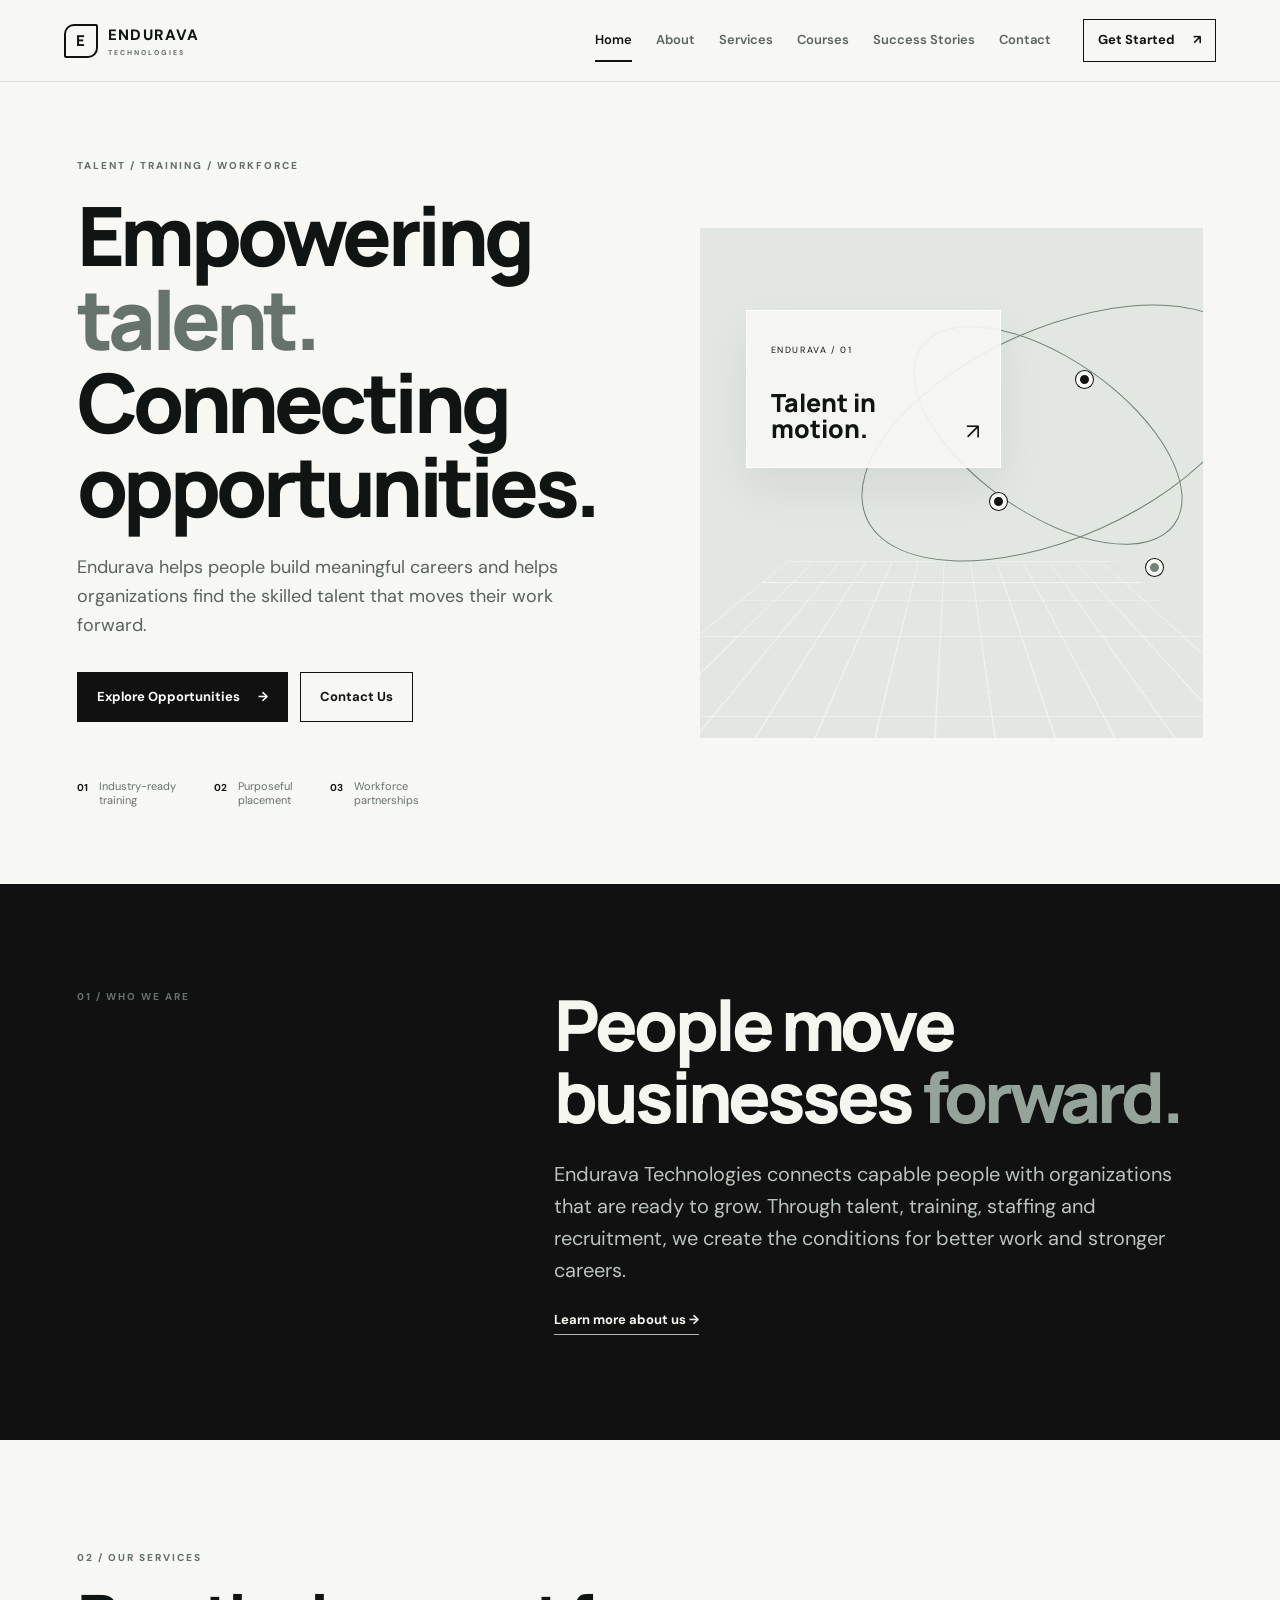
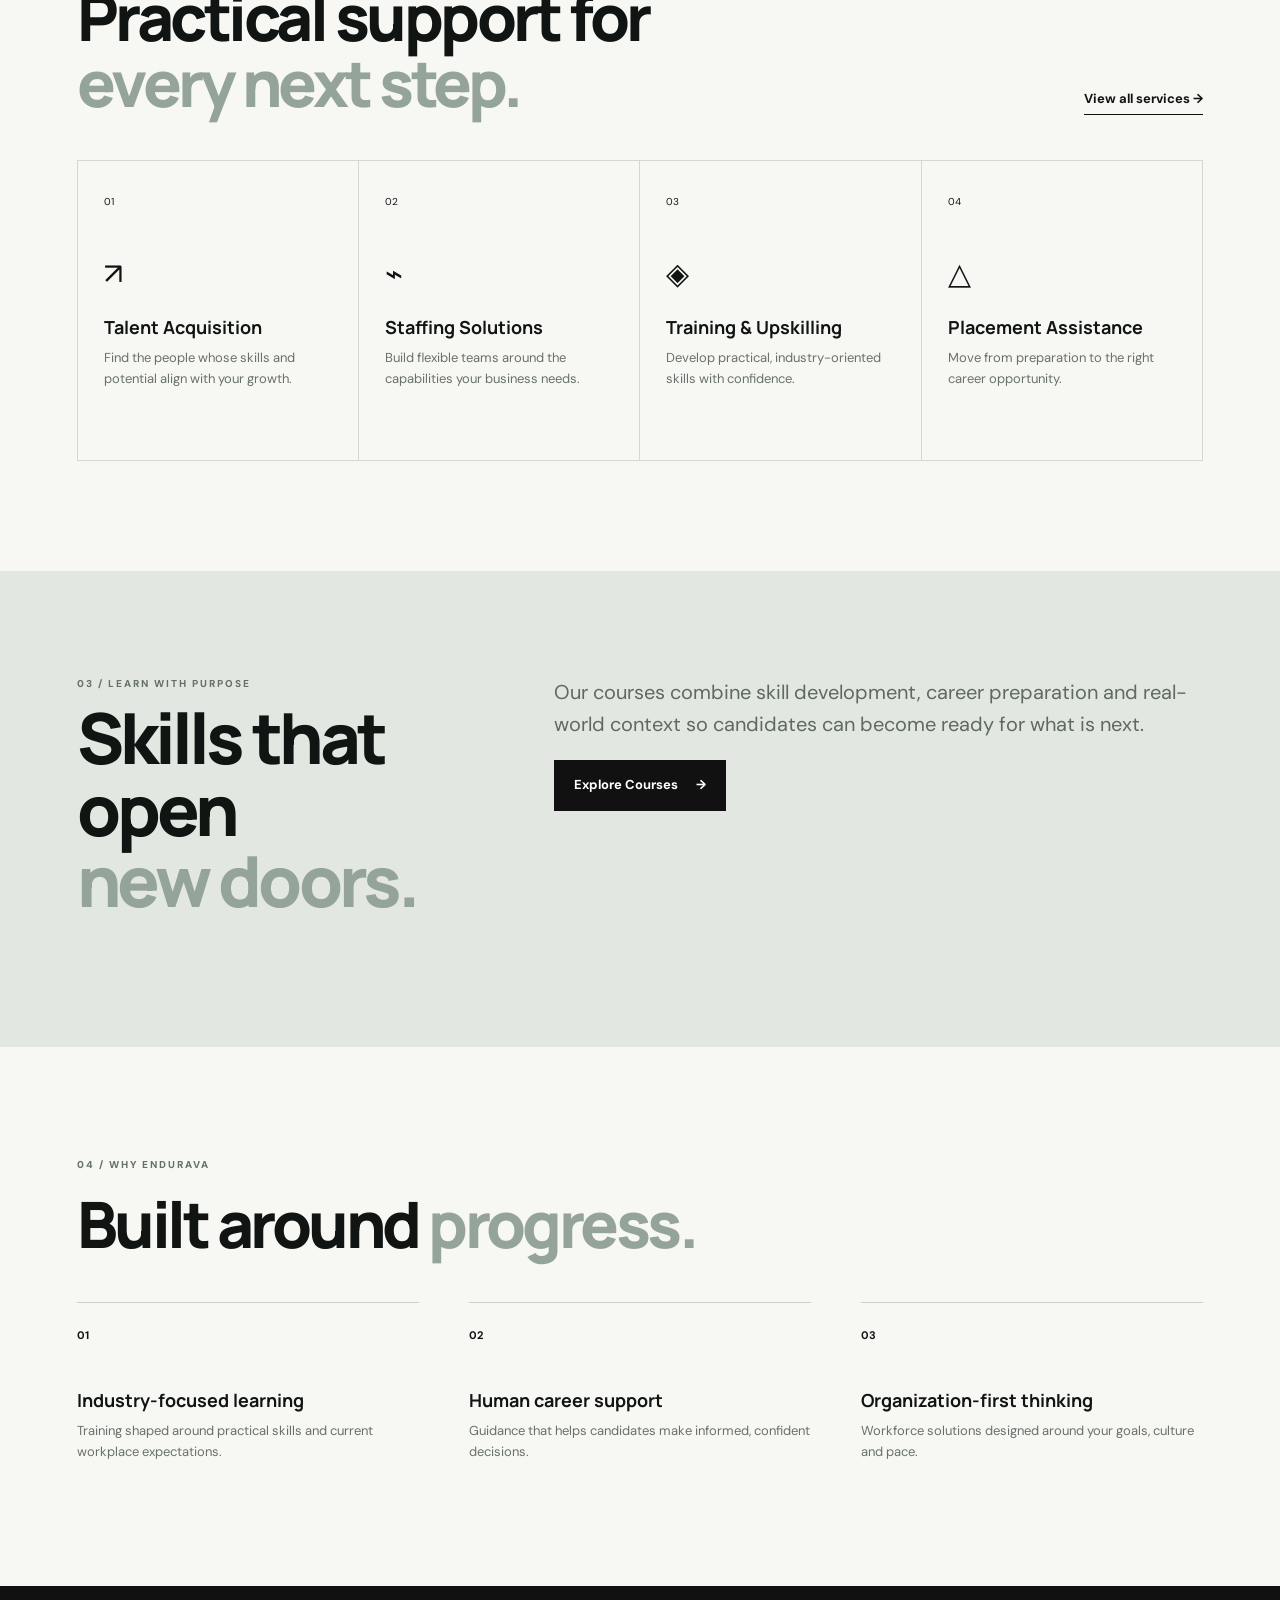
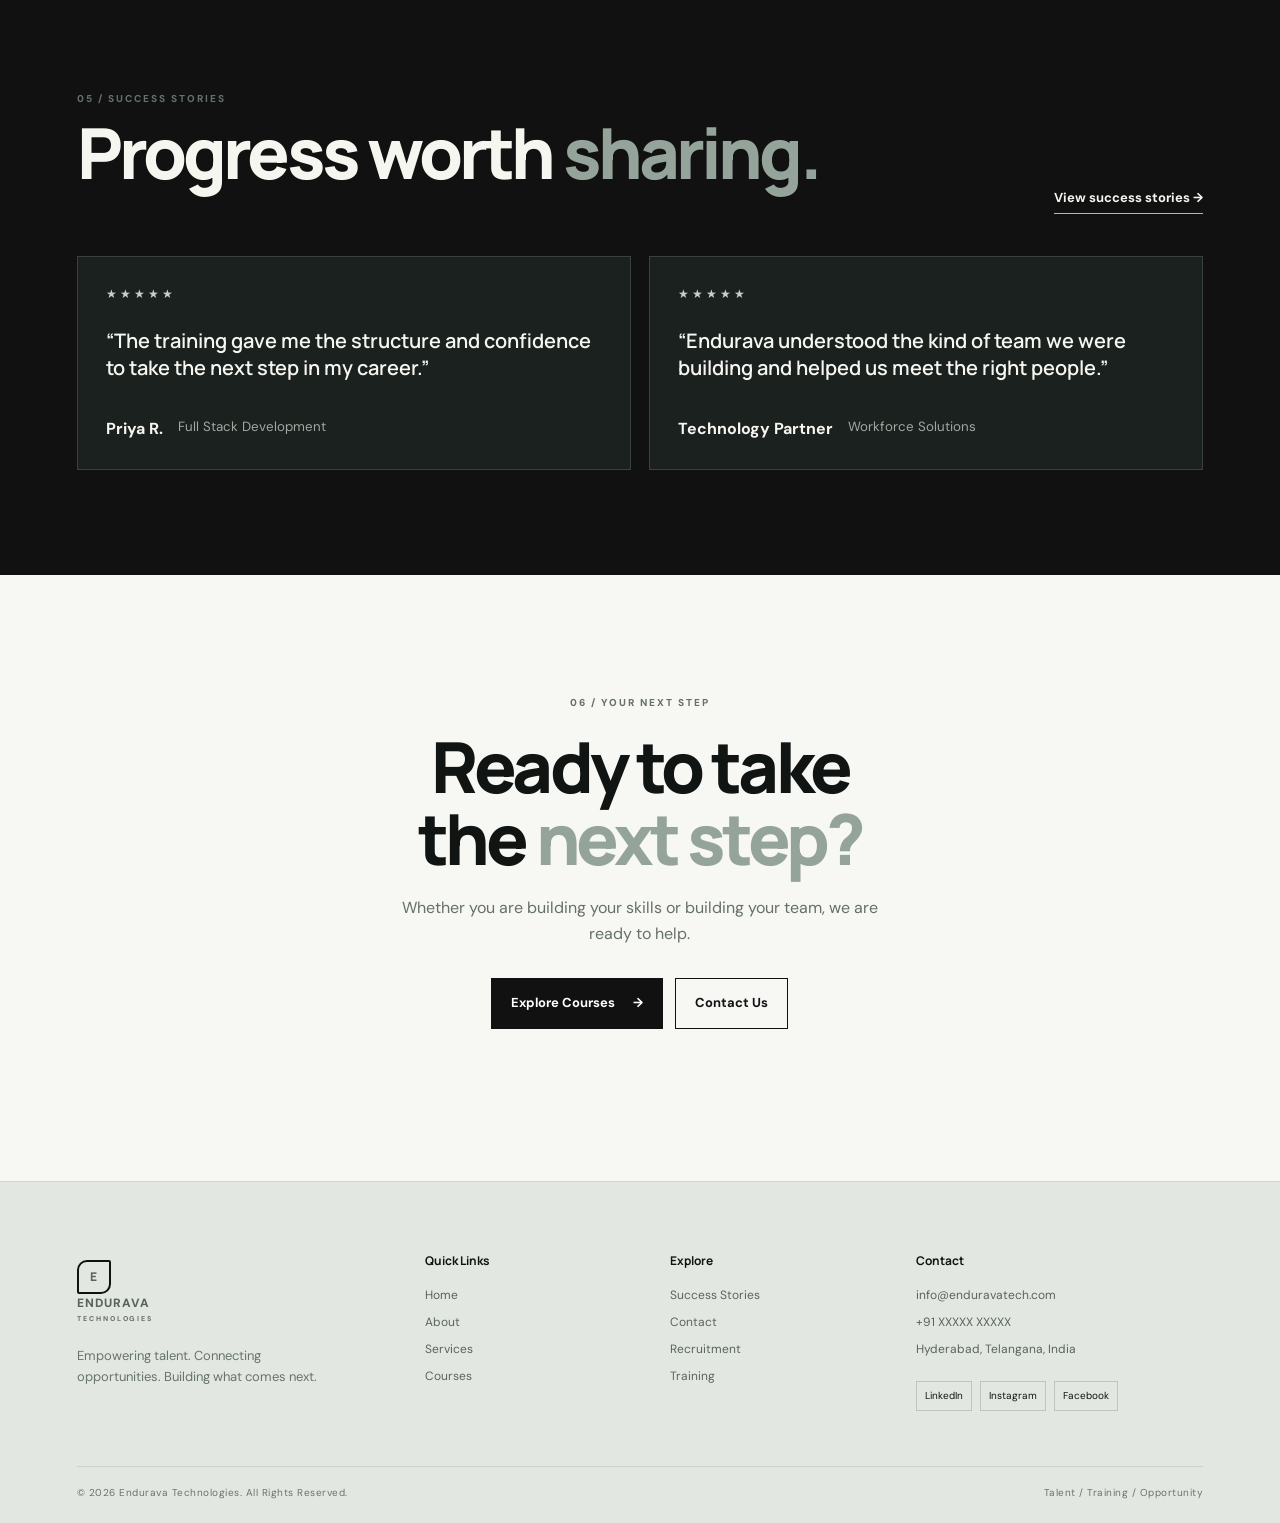
==== commit 4bd02014: "logo changes done." ====
--- a/index.html
+++ b/index.html
@@ -12,7 +12,7 @@
 </head>
 <body>
   <header class="site-header"><div class="header-inner">
-    <a class="brand" href="index.html" aria-label="Endurava Technologies home"><span class="brand-mark" aria-hidden="true"></span><span>ENDURAVA <small>TECHNOLOGIES</small></span></a>
+    <a class="brand" href="index.html" aria-label="Endurava Technologies home"><span class="brand-mark">E</span><span>ENDURAVA <small>TECHNOLOGIES</small></span></a>
     <button class="menu-btn" type="button" aria-label="Open menu" aria-expanded="false"><span></span><span></span></button>
     <nav class="main-nav" aria-label="Main navigation"><a class="active" href="index.html">Home</a><a href="about.html">About</a><a href="services.html">Services</a><a href="courses.html">Courses</a><a href="success-stories.html">Success Stories</a><a href="contact.html">Contact</a></nav>
     <a class="header-cta" href="contact.html">Get Started <span>↗</span></a>
@@ -26,7 +26,7 @@
     <section class="band band-dark"><div class="page-wrap"><div class="section-heading dark-heading"><div><p class="section-label">05 / SUCCESS STORIES</p><h2>Progress worth <span>sharing.</span></h2></div><a class="text-link light-link" href="success-stories.html">View success stories <span>→</span></a></div><div class="quote-grid"><blockquote><div class="stars">★★★★★</div><p>“The training gave me the structure and confidence to take the next step in my career.”</p><footer>Priya R. <small>Full Stack Development</small></footer></blockquote><blockquote><div class="stars">★★★★★</div><p>“Endurava understood the kind of team we were building and helped us meet the right people.”</p><footer>Technology Partner <small>Workforce Solutions</small></footer></blockquote></div></div></section>
     <section class="final-cta page-wrap"><p class="section-label">06 / YOUR NEXT STEP</p><h2>Ready to take<br>the <span>next step?</span></h2><p>Whether you are building your skills or building your team, we are ready to help.</p><div class="button-row"><a class="btn btn-dark" href="courses.html">Explore Courses <span>→</span></a><a class="btn btn-line" href="contact.html">Contact Us</a></div></section>
   </main>
-  <footer class="site-footer"><div class="page-wrap footer-grid"><div><a class="brand footer-brand" href="index.html"><span class="brand-mark" aria-hidden="true"></span><span>ENDURAVA <small>TECHNOLOGIES</small></span></a><p>Empowering talent. Connecting opportunities. Building what comes next.</p></div><div><h3>Quick Links</h3><a href="index.html">Home</a><a href="about.html">About</a><a href="services.html">Services</a><a href="courses.html">Courses</a></div><div><h3>Explore</h3><a href="success-stories.html">Success Stories</a><a href="contact.html">Contact</a><a href="services.html">Recruitment</a><a href="courses.html">Training</a></div><div><h3>Contact</h3><a href="mailto:info@enduravatech.com">info@enduravatech.com</a><span>+91 XXXXX XXXXX</span><span>Hyderabad, Telangana, India</span><div class="socials"><span>LinkedIn</span><span>Instagram</span><span>Facebook</span></div></div></div><div class="page-wrap footer-bottom"><span>© 2026 Endurava Technologies. All Rights Reserved.</span><span>Talent / Training / Opportunity</span></div></footer>
+  <footer class="site-footer"><div class="page-wrap footer-grid"><div><a class="brand footer-brand" href="index.html"><span class="brand-mark">E</span><span>ENDURAVA <small>TECHNOLOGIES</small></span></a><p>Empowering talent. Connecting opportunities. Building what comes next.</p></div><div><h3>Quick Links</h3><a href="index.html">Home</a><a href="about.html">About</a><a href="services.html">Services</a><a href="courses.html">Courses</a></div><div><h3>Explore</h3><a href="success-stories.html">Success Stories</a><a href="contact.html">Contact</a><a href="services.html">Recruitment</a><a href="courses.html">Training</a></div><div><h3>Contact</h3><a href="mailto:info@enduravatech.com">info@enduravatech.com</a><span>+91 XXXXX XXXXX</span><span>Hyderabad, Telangana, India</span><div class="socials"><span>LinkedIn</span><span>Instagram</span><span>Facebook</span></div></div></div><div class="page-wrap footer-bottom"><span>© 2026 Endurava Technologies. All Rights Reserved.</span><span>Talent / Training / Opportunity</span></div></footer>
   <script src="script.js"></script>
 </body>
 </html>
--- a/styles.css
+++ b/styles.css
@@ -1 +1 @@
-*{box-sizing:border-box}html{scroll-behavior:smooth}body{margin:0;background:#f7f7f4;color:#101514;font-family:"DM Sans",sans-serif;line-height:1.6}a{text-decoration:none;color:inherit}h1,h2,h3,p{margin-top:0}.page-wrap{width:min(1180px,88vw);margin:0 auto}.site-header{height:82px;position:sticky;top:0;z-index:20;background:#f7f7f4ed;border-bottom:1px solid #dcded9;backdrop-filter:blur(14px)}.header-inner{width:min(1280px,90vw);height:100%;margin:auto;display:flex;align-items:center;gap:32px}.brand{display:flex;align-items:center;gap:10px;font-size:15px;font-weight:800;letter-spacing:.08em;white-space:nowrap}.brand small{display:block;color:#68706c;font-size:7px;letter-spacing:.28em}.brand-mark{width:34px;height:34px;border:2px solid #111;display:flex;align-items:flex-end;justify-content:center;gap:3px;padding:7px 6px;border-radius:10px 2px 10px 2px;transform:skewY(-8deg)}.brand-mark:before,.brand-mark:after{content:"";display:block;width:4px;background:#111;border-radius:1px;transform:skewY(8deg)}.brand-mark:before{height:10px;box-shadow:7px -4px 0 #111}.brand-mark:after{height:17px}.main-nav{display:flex;align-items:center;gap:24px;margin-left:auto;font-size:13px;font-weight:600}.main-nav a{position:relative;color:#5b645f}.main-nav a:hover,.main-nav a.active{color:#101514}.main-nav a.active:after{content:"";position:absolute;left:0;right:0;bottom:-11px;height:2px;background:#101514}.header-cta,.btn{display:inline-flex;align-items:center;justify-content:center;gap:18px;font-weight:700;font-size:13px}.header-cta{border:1px solid #111;padding:10px 14px}.menu-btn{display:none;background:none;border:0;padding:8px}.menu-btn span{display:block;width:24px;height:2px;background:#111;margin:5px}.home-hero{min-height:690px;display:grid;grid-template-columns:1.03fr .97fr;gap:7vw;align-items:center;padding:76px 0}.page-hero{padding:110px 0 105px}.page-hero h1{font:800 clamp(52px,7vw,92px)/1.02 Manrope;letter-spacing:-.055em;margin:20px 0 25px}.page-hero h1 em{font-style:normal;color:#66736d}.eyebrow,.section-label{font-size:10px;font-weight:800;letter-spacing:.2em;color:#65706a}.hero-copy h1,.section h2,.band h2,.final-cta h2{font-family:Manrope,sans-serif;font-weight:800;letter-spacing:-.055em;line-height:1.02}.hero-copy h1{font-size:clamp(48px,6.4vw,85px);margin:20px 0 25px}.hero-copy h1 em{color:#66736d;font-style:normal}.hero-lead{max-width:590px;font-size:18px;color:#59625e}.button-row{display:flex;gap:12px;flex-wrap:wrap;margin:32px 0}.btn{padding:14px 19px;border:1px solid #111}.btn-dark{background:#111;color:#fff}.btn-line{background:transparent}.btn-light{background:#f7f7f4;color:#111;border-color:#f7f7f4}.btn:hover,.header-cta:hover{transform:translateY(-2px)}.hero-proof{display:flex;gap:38px;margin-top:58px}.hero-proof div{display:flex;gap:11px;align-items:flex-start}.hero-proof strong,.card-number{font-size:10px}.hero-proof span{font-size:11px;line-height:1.25;color:#68716b}.hero-visual{height:510px;position:relative;overflow:hidden;background:#e2e8e1}.visual-grid{position:absolute;inset:0;background-image:linear-gradient(#fff8 1px,transparent 1px),linear-gradient(90deg,#fff8 1px,transparent 1px);background-size:40px 40px;transform:perspective(500px) rotateX(58deg) scale(1.5);transform-origin:center bottom}.visual-orbit{position:absolute;border:1px solid #738178;border-radius:50%;transform:rotate(-24deg)}.orbit-one{width:420px;height:210px;right:-65px;top:100px}.orbit-two{width:310px;height:155px;right:0;top:130px;transform:rotate(35deg)}.visual-panel{position:absolute;left:9%;top:16%;width:255px;padding:24px;background:#f7f7f4eb;border:1px solid #fff;box-shadow:0 20px 45px #0001}.visual-panel span{font-size:9px;letter-spacing:.18em}.visual-panel b{display:block;margin-top:30px;font:800 25px/1.05 Manrope}.visual-panel i{position:absolute;right:20px;bottom:17px;font-size:22px}.visual-node{position:absolute;width:17px;height:17px;border:4px solid #f7f7f4;background:#111;border-radius:50%;box-shadow:0 0 0 1px #111}.node-one{right:22%;top:28%}.node-two{right:39%;top:52%}.node-three{right:8%;top:65%;background:#758278}.band{padding:105px 0}.band-dark{background:#111;color:#f6f6f1}.band-sage{background:#e2e8e1}.intro-grid,.split-feature{display:grid;grid-template-columns:.7fr 1.3fr;gap:10vw}.band h2,.final-cta h2{font-size:clamp(44px,5.5vw,73px);margin:0 0 25px}.band h2 span,.section h2 span,.final-cta h2 span{color:#95a49a}.large-copy{font-size:20px;max-width:650px;color:#bac3bc}.dark-copy{color:#5e6962}.band-sage .large-copy{color:#5e6962}.text-link{display:inline-block;border-bottom:1px solid #111;padding-bottom:4px;font-size:13px;font-weight:700}.light-link{border-color:#aeb9b0;color:#f6f6f1}.section{padding-top:110px;padding-bottom:110px}.section-heading{display:flex;align-items:end;justify-content:space-between;gap:30px;margin-bottom:45px}.heading-note{max-width:290px;color:#68716b;font-size:13px}.section h2{font-size:clamp(42px,5vw,68px);margin:18px 0 0}.card-grid{display:grid;gap:0}.card-grid.four{grid-template-columns:repeat(4,1fr);border-top:1px solid #d4d8d2;border-left:1px solid #d4d8d2}.service-card{min-height:300px;padding:26px;border-right:1px solid #d4d8d2;border-bottom:1px solid #d4d8d2}.line-icon{font-size:30px;margin:38px 0 17px}.service-card h3,.benefit-grid h3{font:700 18px Manrope;margin-bottom:9px}.service-card p,.benefit-grid p{font-size:13px;color:#68716b}.benefit-grid{display:grid;grid-template-columns:repeat(3,1fr);gap:50px}.benefit-grid>div{border-top:1px solid #cbd0ca;padding-top:18px}.benefit-grid strong{font-size:11px}.benefit-grid h3{margin-top:42px}.dark-heading{margin-bottom:42px}.quote-grid{display:grid;grid-template-columns:repeat(2,1fr);gap:18px}.quote-grid blockquote{margin:0;padding:28px;background:#1b211e;border:1px solid #39423c}.stars{color:#c5d0c7;font-size:12px;letter-spacing:3px}.quote-grid p{font:600 20px/1.35 Manrope;margin:23px 0 35px}.quote-grid footer{display:flex;gap:15px;font-weight:700}.quote-grid footer small{color:#9eaaa1;font-weight:400}.final-cta{text-align:center;padding-top:120px;padding-bottom:120px}.final-cta h2{margin:20px 0}.final-cta>p:not(.section-label){max-width:480px;margin:0 auto;color:#647068}.final-cta .button-row{justify-content:center}.service-list{border-top:1px solid #ccd1cb}.service-detail{display:grid;grid-template-columns:.8fr 1.2fr;gap:8vw;padding:52px 0;border-bottom:1px solid #ccd1cb}.service-detail-head>span{font-size:10px;font-weight:800;letter-spacing:.15em;color:#68736c}.service-detail-head .line-icon{margin-top:58px}.service-detail h2{font:800 clamp(34px,4vw,54px)/1.04 Manrope;letter-spacing:-.05em;margin:0 0 20px}.service-detail h2 span{color:#66736d}.service-detail p{max-width:580px;color:#68736c}.service-detail ul{display:flex;gap:18px;flex-wrap:wrap;padding:0;margin:25px 0 0;list-style:none;color:#424c46;font-size:12px}.service-detail li{border-left:2px solid #a7b3aa;padding-left:10px}.mission-grid,.value-grid,.process-grid,.metric-grid,.story-grid{display:grid;gap:0}.mission-grid{grid-template-columns:repeat(3,1fr);margin-top:70px}.mission-grid>div,.value-grid article{border-top:1px solid #ccd1cb;padding:18px 28px 0 0}.mission-grid h3,.value-grid h3,.process-grid h3{font:700 18px Manrope;margin:35px 0 8px}.mission-grid p,.value-grid p,.process-grid p{font-size:13px;color:#68736c}.value-grid{grid-template-columns:repeat(3,1fr);border-top:0;gap:48px 35px}.value-grid article b{font-size:11px}.process-grid{grid-template-columns:repeat(5,1fr);gap:18px}.process-grid>div{border-top:1px solid #4b554e;padding-top:17px}.process-grid b{font-size:11px;color:#b7c4ba}.process-grid h3{font-size:15px;margin-top:35px}.process-grid p{color:#aeb9b0}.course-grid{display:grid;grid-template-columns:repeat(3,1fr);gap:18px}.course-grid.compact{grid-template-columns:repeat(3,1fr)}.course-card{min-height:400px;padding:25px;border:1px solid #d4d8d2;display:flex;flex-direction:column}.course-card h3{font:700 23px Manrope;margin:40px 0 10px}.course-card>p{color:#68736c;font-size:14px}.course-meta{display:grid;gap:4px;border-top:1px solid #d4d8d2;border-bottom:1px solid #d4d8d2;padding:13px 0;margin:22px 0;font-size:11px;color:#68736c}.skill-tags{display:flex;gap:6px;flex-wrap:wrap;margin-bottom:28px}.skill-tags span{padding:5px 8px;background:#e2e8e1;color:#59645d;font-size:10px}.course-card .text-link{margin-top:auto;width:max-content}.course-grid.compact .course-card{min-height:280px}.metric-grid{grid-template-columns:repeat(4,1fr);border-top:1px solid #414b44;border-left:1px solid #414b44}.metric-grid>div{padding:25px;border-right:1px solid #414b44;border-bottom:1px solid #414b44}.metric-grid strong{display:block;font:800 43px Manrope;color:#d1ddd3}.metric-grid span{display:block;margin-top:24px;font-size:12px}.metric-grid small{color:#9eaaa1}.story-grid{grid-template-columns:repeat(3,1fr);gap:18px}.story-card{padding:28px;border:1px solid #d4d8d2}.story-card>p{font:600 18px/1.4 Manrope;margin:25px 0 50px}.story-card footer{display:grid;gap:3px;font-size:13px}.story-card footer span{color:#68736c;font-size:11px}.light-quotes blockquote{background:#eef1ed;border-color:#d5dbd4;color:#101514}.light-quotes footer{color:#101514}.light-quotes footer small{color:#68736c}.contact-layout{display:grid;grid-template-columns:1fr 1fr;gap:10vw}.contact-layout h2{font-size:clamp(45px,5vw,68px)}.contact-details{margin:45px 0}.contact-details>div{border-top:1px solid #ccd1cb;padding:15px 0}.contact-details span{display:block;font-size:10px;letter-spacing:.14em;text-transform:uppercase;color:#68736c}.contact-details a,.contact-details p{display:block;margin:4px 0 0;font-weight:600}.map-placeholder{height:190px;background:#e2e8e1;padding:24px;display:flex;flex-direction:column;justify-content:end;position:relative;overflow:hidden}.map-placeholder:before{content:"";position:absolute;inset:0;background-image:linear-gradient(35deg,transparent 49%,#ffffff99 50%,transparent 51%),linear-gradient(125deg,transparent 49%,#ffffff99 50%,transparent 51%);background-size:80px 80px}.map-placeholder>*{position:relative}.map-placeholder span{font-size:9px;letter-spacing:.16em}.map-placeholder strong{font:700 20px Manrope;margin-top:6px}.map-placeholder small{color:#68736c;font-size:11px}.enquiry-form{display:grid;gap:20px}.enquiry-form label{font-size:11px;font-weight:700;letter-spacing:.08em}.enquiry-form input,.enquiry-form select,.enquiry-form textarea{display:block;width:100%;border:0;border-bottom:1px solid #aeb5b0;background:transparent;padding:12px 0;font:inherit;outline:none;resize:vertical}.enquiry-form input:focus,.enquiry-form select:focus,.enquiry-form textarea:focus{border-color:#111}.form-message{display:none;color:#526057;font-size:13px;border-left:2px solid #7b8c80;padding-left:12px}.form-message.visible{display:block}.site-footer{background:#e2e8e1;border-top:1px solid #d1d7d0;padding:70px 0 22px}.footer-grid{display:grid;grid-template-columns:1.5fr 1fr 1fr 1.4fr;gap:40px}.footer-brand{display:inline-flex}.footer-grid>div>p{color:#68736c;max-width:260px;font-size:13px;margin-top:22px}.footer-grid h3{font:700 12px Manrope;margin:0 0 17px}.footer-grid>div>a,.footer-grid>div>span{display:block;color:#59645d;font-size:12px;margin:8px 0}.socials{display:flex;gap:8px;margin-top:22px}.socials span{border:1px solid #bdc7bd;padding:6px 8px;font-size:10px!important}.footer-bottom{display:flex;justify-content:space-between;border-top:1px solid #cbd2ca;margin-top:55px;padding-top:18px;color:#68736c;font-size:10px;letter-spacing:.05em}@media(max-width:950px){.main-nav{gap:14px}.header-inner{gap:16px}.header-cta{padding:9px 11px}.home-hero{gap:4vw}.card-grid.four{grid-template-columns:repeat(2,1fr)}.course-grid{grid-template-columns:repeat(2,1fr)}.process-grid{grid-template-columns:repeat(3,1fr);row-gap:35px}}@media(max-width:760px){.site-header{height:72px}.header-inner{width:90vw}.main-nav{display:none;position:absolute;left:0;right:0;top:72px;padding:23px 5vw;background:#f7f7f4;border-bottom:1px solid #dcded9;flex-direction:column;align-items:flex-start;gap:18px;box-shadow:0 15px 25px #0000000b}.main-nav.open{display:flex}.main-nav a.active:after{bottom:-5px}.menu-btn{display:block;margin-left:auto}.header-cta{display:none}.home-hero{display:block;padding:64px 0 72px}.page-hero{padding:70px 0 65px}.hero-copy h1,.page-hero h1{font-size:clamp(46px,13vw,74px)}.hero-visual{height:350px;margin-top:45px}.hero-proof{gap:18px;margin-top:45px}.intro-grid,.split-feature,.service-detail,.contact-layout{grid-template-columns:1fr;gap:35px}.band,.section{padding:75px 0}.section-heading{display:block}.section-heading>.text-link{margin-top:20px}.card-grid.four,.benefit-grid,.quote-grid,.mission-grid,.value-grid,.course-grid,.course-grid.compact,.metric-grid,.story-grid{grid-template-columns:1fr}.service-card{min-height:240px}.benefit-grid{gap:25px}.benefit-grid h3{margin-top:25px}.service-detail-head .line-icon{margin-top:25px}.process-grid{grid-template-columns:1fr 1fr}.footer-grid{grid-template-columns:1fr 1fr;gap:35px}.footer-grid>div:first-child{grid-column:1/-1}.footer-bottom{display:block;line-height:2}.footer-bottom span{display:block}}
+*{box-sizing:border-box}html{scroll-behavior:smooth}body{margin:0;background:#f7f7f4;color:#101514;font-family:"DM Sans",sans-serif;line-height:1.6}a{text-decoration:none;color:inherit}h1,h2,h3,p{margin-top:0}.page-wrap{width:min(1180px,88vw);margin:0 auto}.site-header{height:82px;position:sticky;top:0;z-index:20;background:#f7f7f4ed;border-bottom:1px solid #dcded9;backdrop-filter:blur(14px)}.header-inner{width:min(1280px,90vw);height:100%;margin:auto;display:flex;align-items:center;gap:32px}.brand{display:flex;align-items:center;gap:10px;font-size:15px;font-weight:800;letter-spacing:.08em;white-space:nowrap}.brand small{display:block;color:#68706c;font-size:7px;letter-spacing:.28em}.brand-mark{width:34px;height:34px;border:2px solid #111;display:grid;place-items:center;font-family:Manrope;font-weight:800;border-radius:10px 2px 10px 2px}.main-nav{display:flex;align-items:center;gap:24px;margin-left:auto;font-size:13px;font-weight:600}.main-nav a{position:relative;color:#5b645f}.main-nav a:hover,.main-nav a.active{color:#101514}.main-nav a.active:after{content:"";position:absolute;left:0;right:0;bottom:-11px;height:2px;background:#101514}.header-cta,.btn{display:inline-flex;align-items:center;justify-content:center;gap:18px;font-weight:700;font-size:13px}.header-cta{border:1px solid #111;padding:10px 14px}.menu-btn{display:none;background:none;border:0;padding:8px}.menu-btn span{display:block;width:24px;height:2px;background:#111;margin:5px}.home-hero{min-height:690px;display:grid;grid-template-columns:1.03fr .97fr;gap:7vw;align-items:center;padding:76px 0}.page-hero{padding:110px 0 105px}.page-hero h1{font:800 clamp(52px,7vw,92px)/1.02 Manrope;letter-spacing:-.055em;margin:20px 0 25px}.page-hero h1 em{font-style:normal;color:#66736d}.eyebrow,.section-label{font-size:10px;font-weight:800;letter-spacing:.2em;color:#65706a}.hero-copy h1,.section h2,.band h2,.final-cta h2{font-family:Manrope,sans-serif;font-weight:800;letter-spacing:-.055em;line-height:1.02}.hero-copy h1{font-size:clamp(48px,6.4vw,85px);margin:20px 0 25px}.hero-copy h1 em{color:#66736d;font-style:normal}.hero-lead{max-width:590px;font-size:18px;color:#59625e}.button-row{display:flex;gap:12px;flex-wrap:wrap;margin:32px 0}.btn{padding:14px 19px;border:1px solid #111}.btn-dark{background:#111;color:#fff}.btn-line{background:transparent}.btn-light{background:#f7f7f4;color:#111;border-color:#f7f7f4}.btn:hover,.header-cta:hover{transform:translateY(-2px)}.hero-proof{display:flex;gap:38px;margin-top:58px}.hero-proof div{display:flex;gap:11px;align-items:flex-start}.hero-proof strong,.card-number{font-size:10px}.hero-proof span{font-size:11px;line-height:1.25;color:#68716b}.hero-visual{height:510px;position:relative;overflow:hidden;background:#e2e8e1}.visual-grid{position:absolute;inset:0;background-image:linear-gradient(#fff8 1px,transparent 1px),linear-gradient(90deg,#fff8 1px,transparent 1px);background-size:40px 40px;transform:perspective(500px) rotateX(58deg) scale(1.5);transform-origin:center bottom}.visual-orbit{position:absolute;border:1px solid #738178;border-radius:50%;transform:rotate(-24deg)}.orbit-one{width:420px;height:210px;right:-65px;top:100px}.orbit-two{width:310px;height:155px;right:0;top:130px;transform:rotate(35deg)}.visual-panel{position:absolute;left:9%;top:16%;width:255px;padding:24px;background:#f7f7f4eb;border:1px solid #fff;box-shadow:0 20px 45px #0001}.visual-panel span{font-size:9px;letter-spacing:.18em}.visual-panel b{display:block;margin-top:30px;font:800 25px/1.05 Manrope}.visual-panel i{position:absolute;right:20px;bottom:17px;font-size:22px}.visual-node{position:absolute;width:17px;height:17px;border:4px solid #f7f7f4;background:#111;border-radius:50%;box-shadow:0 0 0 1px #111}.node-one{right:22%;top:28%}.node-two{right:39%;top:52%}.node-three{right:8%;top:65%;background:#758278}.band{padding:105px 0}.band-dark{background:#111;color:#f6f6f1}.band-sage{background:#e2e8e1}.intro-grid,.split-feature{display:grid;grid-template-columns:.7fr 1.3fr;gap:10vw}.band h2,.final-cta h2{font-size:clamp(44px,5.5vw,73px);margin:0 0 25px}.band h2 span,.section h2 span,.final-cta h2 span{color:#95a49a}.large-copy{font-size:20px;max-width:650px;color:#bac3bc}.dark-copy{color:#5e6962}.band-sage .large-copy{color:#5e6962}.text-link{display:inline-block;border-bottom:1px solid #111;padding-bottom:4px;font-size:13px;font-weight:700}.light-link{border-color:#aeb9b0;color:#f6f6f1}.section{padding-top:110px;padding-bottom:110px}.section-heading{display:flex;align-items:end;justify-content:space-between;gap:30px;margin-bottom:45px}.heading-note{max-width:290px;color:#68716b;font-size:13px}.section h2{font-size:clamp(42px,5vw,68px);margin:18px 0 0}.card-grid{display:grid;gap:0}.card-grid.four{grid-template-columns:repeat(4,1fr);border-top:1px solid #d4d8d2;border-left:1px solid #d4d8d2}.service-card{min-height:300px;padding:26px;border-right:1px solid #d4d8d2;border-bottom:1px solid #d4d8d2}.line-icon{font-size:30px;margin:38px 0 17px}.service-card h3,.benefit-grid h3{font:700 18px Manrope;margin-bottom:9px}.service-card p,.benefit-grid p{font-size:13px;color:#68716b}.benefit-grid{display:grid;grid-template-columns:repeat(3,1fr);gap:50px}.benefit-grid>div{border-top:1px solid #cbd0ca;padding-top:18px}.benefit-grid strong{font-size:11px}.benefit-grid h3{margin-top:42px}.dark-heading{margin-bottom:42px}.quote-grid{display:grid;grid-template-columns:repeat(2,1fr);gap:18px}.quote-grid blockquote{margin:0;padding:28px;background:#1b211e;border:1px solid #39423c}.stars{color:#c5d0c7;font-size:12px;letter-spacing:3px}.quote-grid p{font:600 20px/1.35 Manrope;margin:23px 0 35px}.quote-grid footer{display:flex;gap:15px;font-weight:700}.quote-grid footer small{color:#9eaaa1;font-weight:400}.final-cta{text-align:center;padding-top:120px;padding-bottom:120px}.final-cta h2{margin:20px 0}.final-cta>p:not(.section-label){max-width:480px;margin:0 auto;color:#647068}.final-cta .button-row{justify-content:center}.service-list{border-top:1px solid #ccd1cb}.service-detail{display:grid;grid-template-columns:.8fr 1.2fr;gap:8vw;padding:52px 0;border-bottom:1px solid #ccd1cb}.service-detail-head>span{font-size:10px;font-weight:800;letter-spacing:.15em;color:#68736c}.service-detail-head .line-icon{margin-top:58px}.service-detail h2{font:800 clamp(34px,4vw,54px)/1.04 Manrope;letter-spacing:-.05em;margin:0 0 20px}.service-detail h2 span{color:#66736d}.service-detail p{max-width:580px;color:#68736c}.service-detail ul{display:flex;gap:18px;flex-wrap:wrap;padding:0;margin:25px 0 0;list-style:none;color:#424c46;font-size:12px}.service-detail li{border-left:2px solid #a7b3aa;padding-left:10px}.mission-grid,.value-grid,.process-grid,.metric-grid,.story-grid{display:grid;gap:0}.mission-grid{grid-template-columns:repeat(3,1fr);margin-top:70px}.mission-grid>div,.value-grid article{border-top:1px solid #ccd1cb;padding:18px 28px 0 0}.mission-grid h3,.value-grid h3,.process-grid h3{font:700 18px Manrope;margin:35px 0 8px}.mission-grid p,.value-grid p,.process-grid p{font-size:13px;color:#68736c}.value-grid{grid-template-columns:repeat(3,1fr);border-top:0;gap:48px 35px}.value-grid article b{font-size:11px}.process-grid{grid-template-columns:repeat(5,1fr);gap:18px}.process-grid>div{border-top:1px solid #4b554e;padding-top:17px}.process-grid b{font-size:11px;color:#b7c4ba}.process-grid h3{font-size:15px;margin-top:35px}.process-grid p{color:#aeb9b0}.course-grid{display:grid;grid-template-columns:repeat(3,1fr);gap:18px}.course-grid.compact{grid-template-columns:repeat(3,1fr)}.course-card{min-height:400px;padding:25px;border:1px solid #d4d8d2;display:flex;flex-direction:column}.course-card h3{font:700 23px Manrope;margin:40px 0 10px}.course-card>p{color:#68736c;font-size:14px}.course-meta{display:grid;gap:4px;border-top:1px solid #d4d8d2;border-bottom:1px solid #d4d8d2;padding:13px 0;margin:22px 0;font-size:11px;color:#68736c}.skill-tags{display:flex;gap:6px;flex-wrap:wrap;margin-bottom:28px}.skill-tags span{padding:5px 8px;background:#e2e8e1;color:#59645d;font-size:10px}.course-card .text-link{margin-top:auto;width:max-content}.course-grid.compact .course-card{min-height:280px}.metric-grid{grid-template-columns:repeat(4,1fr);border-top:1px solid #414b44;border-left:1px solid #414b44}.metric-grid>div{padding:25px;border-right:1px solid #414b44;border-bottom:1px solid #414b44}.metric-grid strong{display:block;font:800 43px Manrope;color:#d1ddd3}.metric-grid span{display:block;margin-top:24px;font-size:12px}.metric-grid small{color:#9eaaa1}.story-grid{grid-template-columns:repeat(3,1fr);gap:18px}.story-card{padding:28px;border:1px solid #d4d8d2}.story-card>p{font:600 18px/1.4 Manrope;margin:25px 0 50px}.story-card footer{display:grid;gap:3px;font-size:13px}.story-card footer span{color:#68736c;font-size:11px}.light-quotes blockquote{background:#eef1ed;border-color:#d5dbd4;color:#101514}.light-quotes footer{color:#101514}.light-quotes footer small{color:#68736c}.contact-layout{display:grid;grid-template-columns:1fr 1fr;gap:10vw}.contact-layout h2{font-size:clamp(45px,5vw,68px)}.contact-details{margin:45px 0}.contact-details>div{border-top:1px solid #ccd1cb;padding:15px 0}.contact-details span{display:block;font-size:10px;letter-spacing:.14em;text-transform:uppercase;color:#68736c}.contact-details a,.contact-details p{display:block;margin:4px 0 0;font-weight:600}.map-placeholder{height:190px;background:#e2e8e1;padding:24px;display:flex;flex-direction:column;justify-content:end;position:relative;overflow:hidden}.map-placeholder:before{content:"";position:absolute;inset:0;background-image:linear-gradient(35deg,transparent 49%,#ffffff99 50%,transparent 51%),linear-gradient(125deg,transparent 49%,#ffffff99 50%,transparent 51%);background-size:80px 80px}.map-placeholder>*{position:relative}.map-placeholder span{font-size:9px;letter-spacing:.16em}.map-placeholder strong{font:700 20px Manrope;margin-top:6px}.map-placeholder small{color:#68736c;font-size:11px}.enquiry-form{display:grid;gap:20px}.enquiry-form label{font-size:11px;font-weight:700;letter-spacing:.08em}.enquiry-form input,.enquiry-form select,.enquiry-form textarea{display:block;width:100%;border:0;border-bottom:1px solid #aeb5b0;background:transparent;padding:12px 0;font:inherit;outline:none;resize:vertical}.enquiry-form input:focus,.enquiry-form select:focus,.enquiry-form textarea:focus{border-color:#111}.form-message{display:none;color:#526057;font-size:13px;border-left:2px solid #7b8c80;padding-left:12px}.form-message.visible{display:block}.site-footer{background:#e2e8e1;border-top:1px solid #d1d7d0;padding:70px 0 22px}.footer-grid{display:grid;grid-template-columns:1.5fr 1fr 1fr 1.4fr;gap:40px}.footer-brand{display:inline-flex}.footer-grid>div>p{color:#68736c;max-width:260px;font-size:13px;margin-top:22px}.footer-grid h3{font:700 12px Manrope;margin:0 0 17px}.footer-grid>div>a,.footer-grid>div>span{display:block;color:#59645d;font-size:12px;margin:8px 0}.socials{display:flex;gap:8px;margin-top:22px}.socials span{border:1px solid #bdc7bd;padding:6px 8px;font-size:10px!important}.footer-bottom{display:flex;justify-content:space-between;border-top:1px solid #cbd2ca;margin-top:55px;padding-top:18px;color:#68736c;font-size:10px;letter-spacing:.05em}@media(max-width:950px){.main-nav{gap:14px}.header-inner{gap:16px}.header-cta{padding:9px 11px}.home-hero{gap:4vw}.card-grid.four{grid-template-columns:repeat(2,1fr)}.course-grid{grid-template-columns:repeat(2,1fr)}.process-grid{grid-template-columns:repeat(3,1fr);row-gap:35px}}@media(max-width:760px){.site-header{height:72px}.header-inner{width:90vw}.main-nav{display:none;position:absolute;left:0;right:0;top:72px;padding:23px 5vw;background:#f7f7f4;border-bottom:1px solid #dcded9;flex-direction:column;align-items:flex-start;gap:18px;box-shadow:0 15px 25px #0000000b}.main-nav.open{display:flex}.main-nav a.active:after{bottom:-5px}.menu-btn{display:block;margin-left:auto}.header-cta{display:none}.home-hero{display:block;padding:64px 0 72px}.page-hero{padding:70px 0 65px}.hero-copy h1,.page-hero h1{font-size:clamp(46px,13vw,74px)}.hero-visual{height:350px;margin-top:45px}.hero-proof{gap:18px;margin-top:45px}.intro-grid,.split-feature,.service-detail,.contact-layout{grid-template-columns:1fr;gap:35px}.band,.section{padding:75px 0}.section-heading{display:block}.section-heading>.text-link{margin-top:20px}.card-grid.four,.benefit-grid,.quote-grid,.mission-grid,.value-grid,.course-grid,.course-grid.compact,.metric-grid,.story-grid{grid-template-columns:1fr}.service-card{min-height:240px}.benefit-grid{gap:25px}.benefit-grid h3{margin-top:25px}.service-detail-head .line-icon{margin-top:25px}.process-grid{grid-template-columns:1fr 1fr}.footer-grid{grid-template-columns:1fr 1fr;gap:35px}.footer-grid>div:first-child{grid-column:1/-1}.footer-bottom{display:block;line-height:2}.footer-bottom span{display:block}}
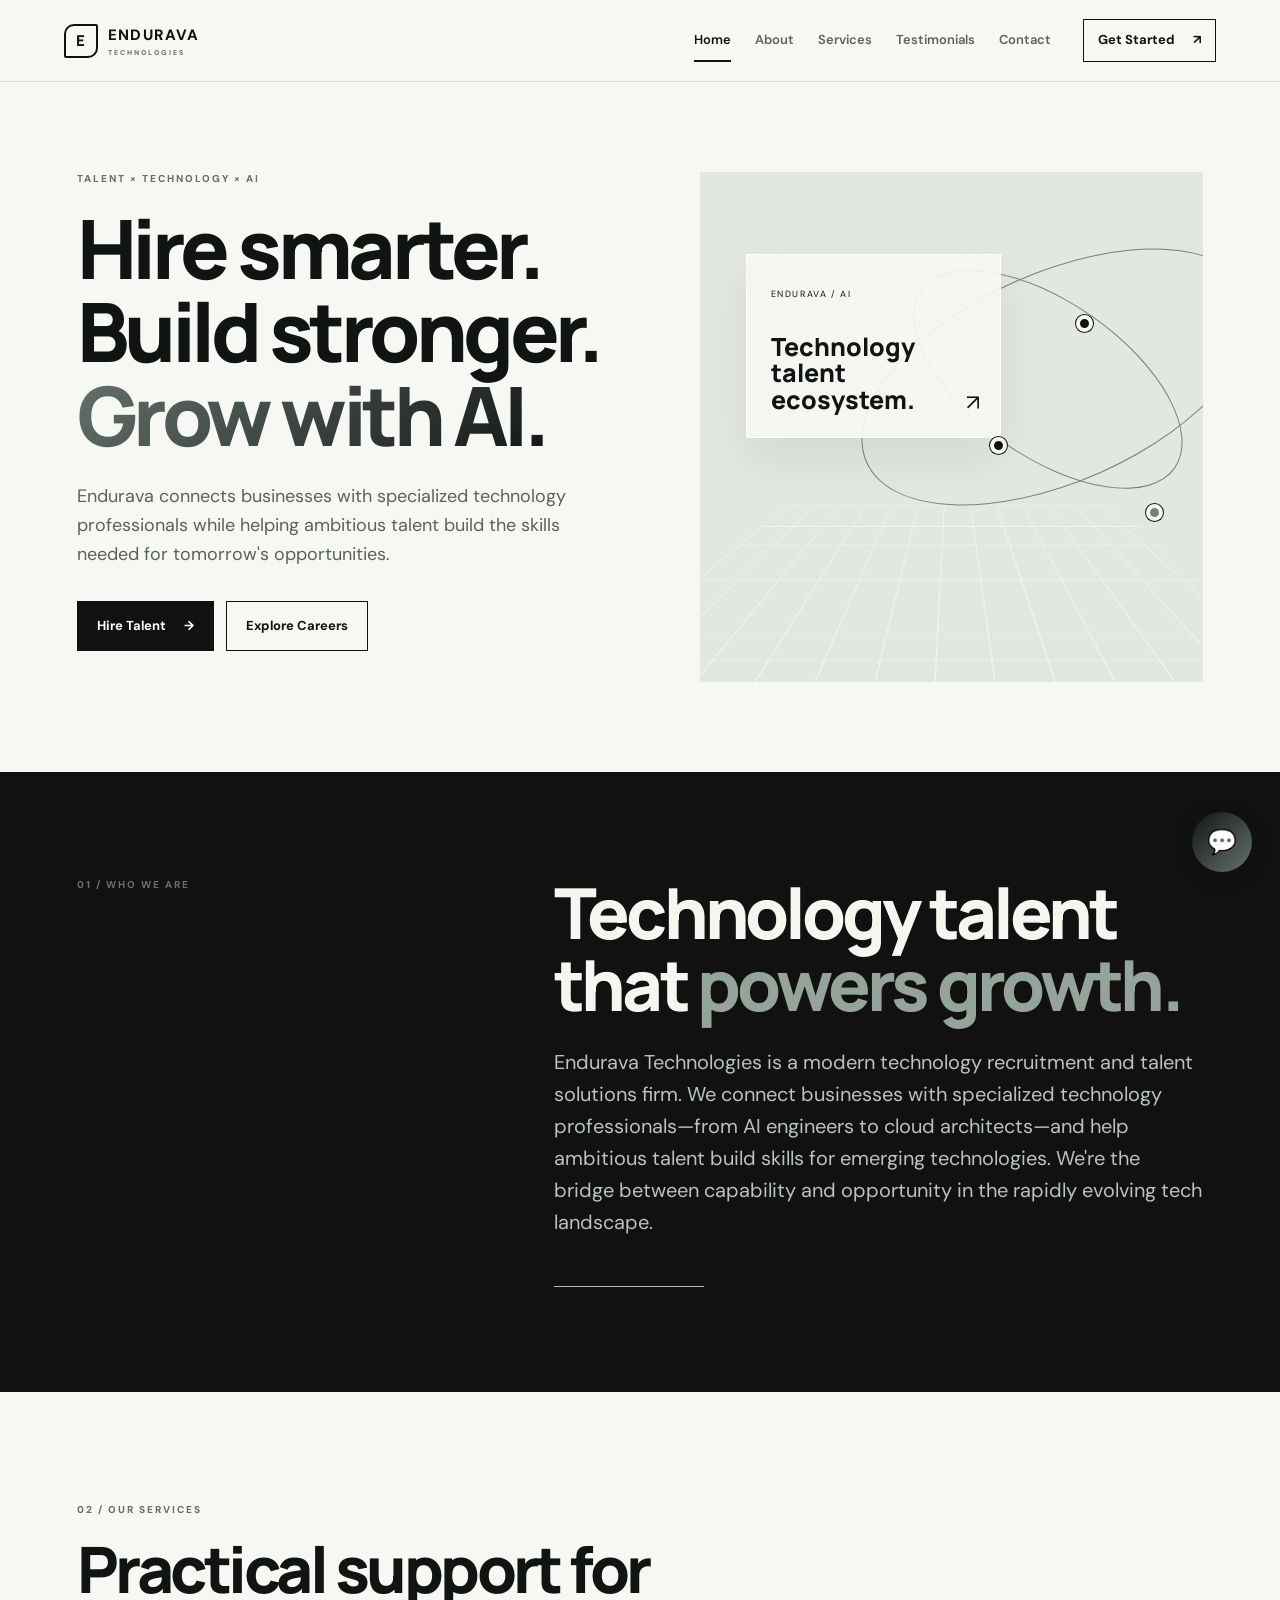
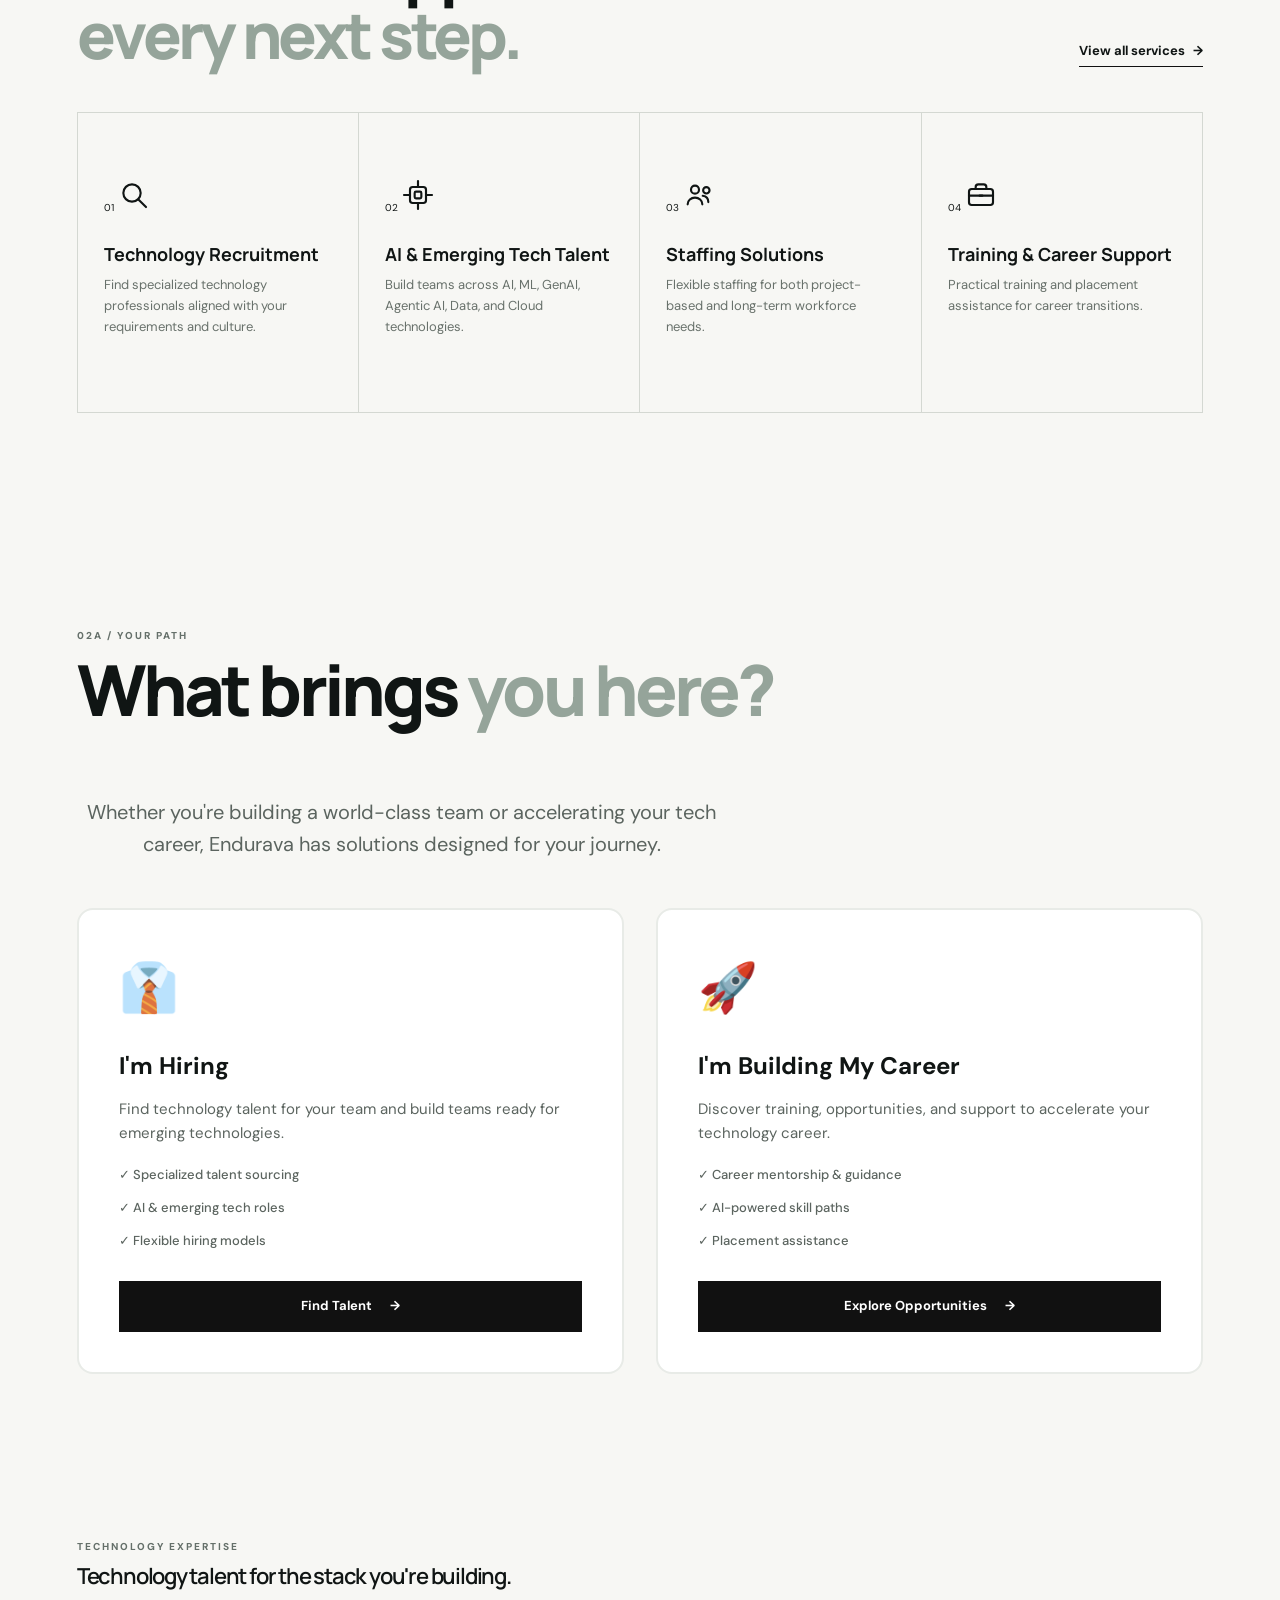
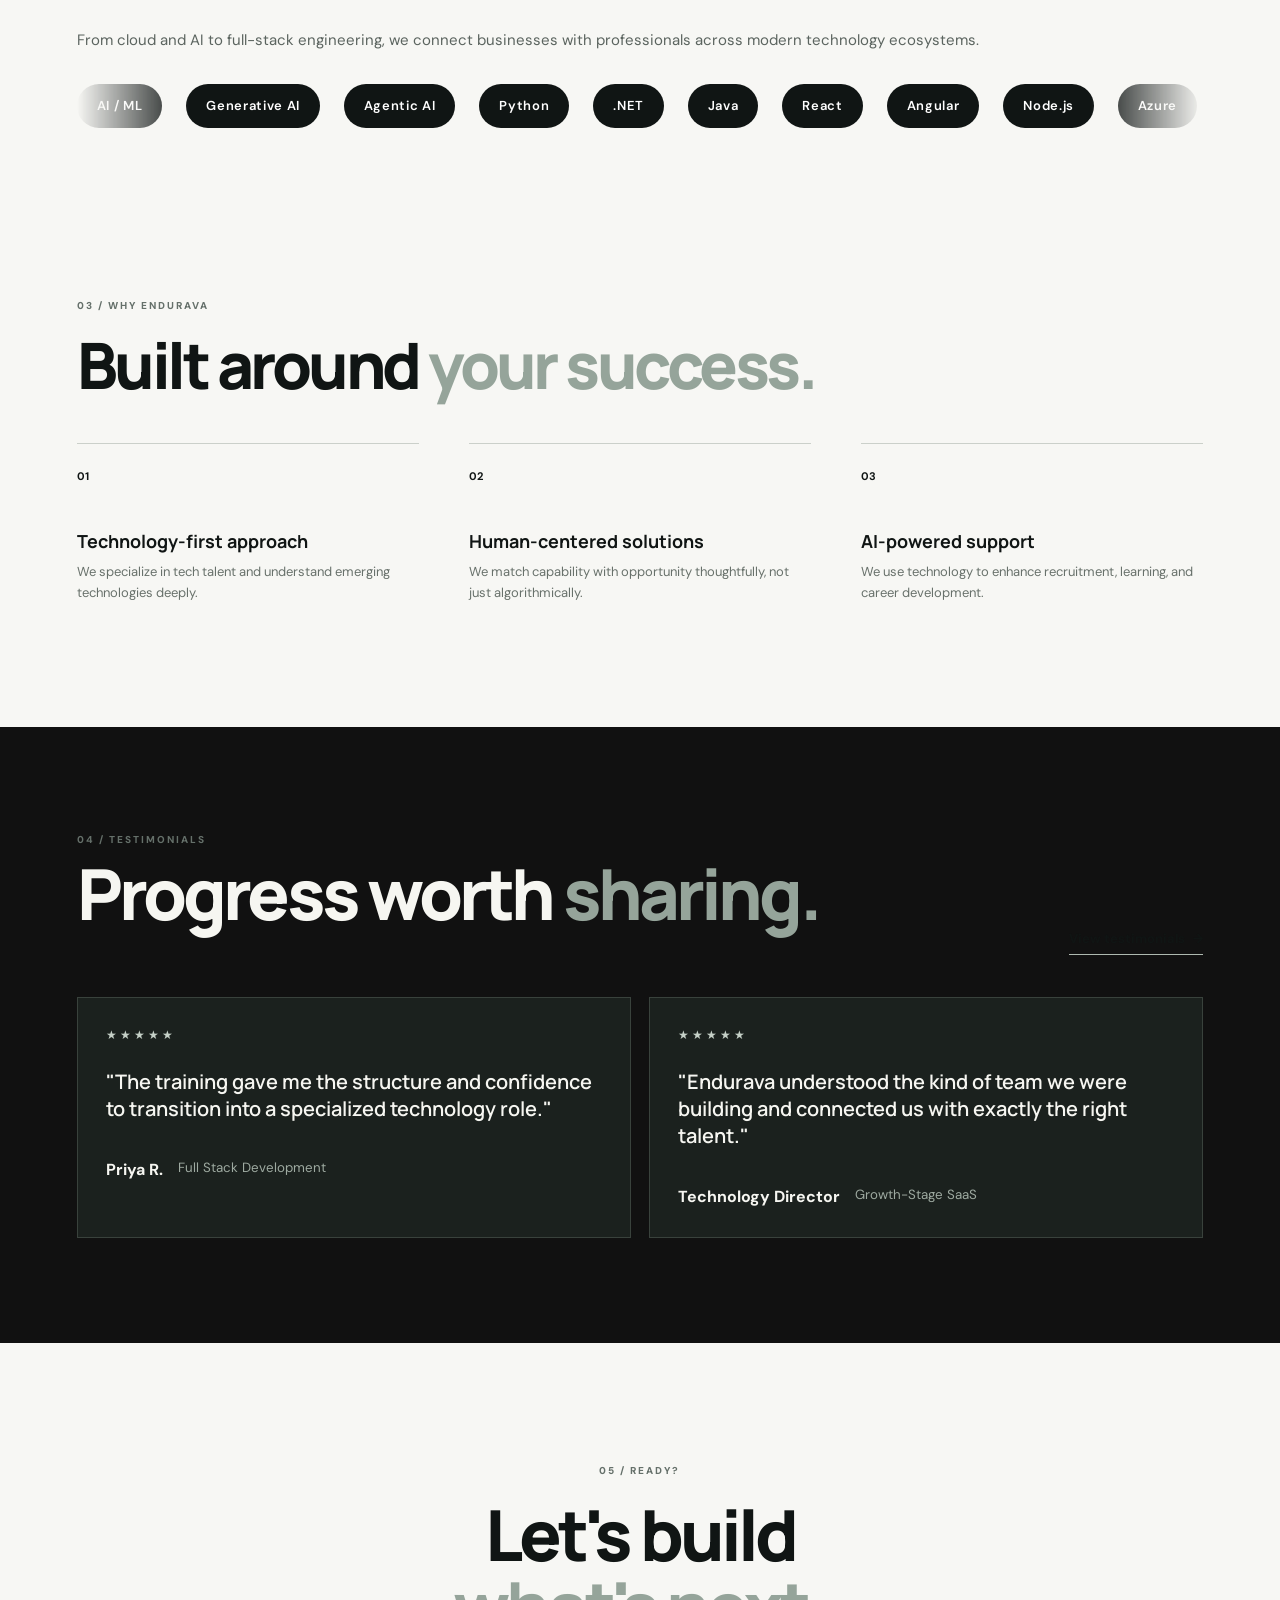
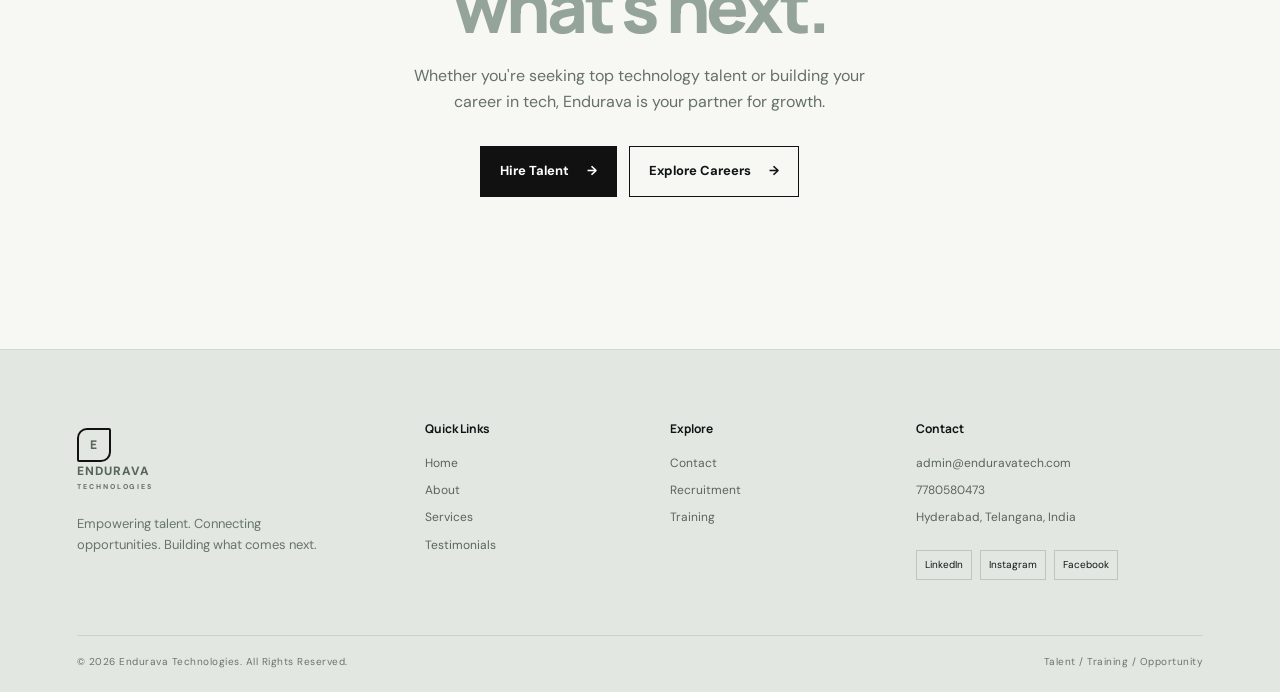
==== commit 851b9e0e: "Rebuild site with animated multi-page design and Cloudflare backend - Replace flat about/contact/cou" ====
--- a/index.html
+++ b/index.html
@@ -3,30 +3,237 @@
 <head>
   <meta charset="UTF-8">
   <meta name="viewport" content="width=device-width, initial-scale=1.0">
-  <meta name="description" content="Endurava Technologies empowers talent, connects opportunities and builds workforce solutions for growing organizations.">
-  <title>Endurava Technologies | Empowering Talent. Connecting Opportunities.</title>
+  <meta name="description" content="Endurava Technologies - Technology Recruitment & AI-Powered Talent Solutions. Hire specialized tech talent and grow your career with industry-focused training.">
+  <title>Endurava Technologies | Hire Smarter. Build Stronger. Grow with AI.</title>
   <link rel="preconnect" href="https://fonts.googleapis.com">
   <link rel="preconnect" href="https://fonts.gstatic.com" crossorigin>
   <link href="https://fonts.googleapis.com/css2?family=DM+Sans:wght@400;500;600;700&family=Manrope:wght@600;700;800&display=swap" rel="stylesheet">
   <link rel="stylesheet" href="styles.css">
 </head>
 <body>
-  <header class="site-header"><div class="header-inner">
-    <a class="brand" href="index.html" aria-label="Endurava Technologies home"><span class="brand-mark">E</span><span>ENDURAVA <small>TECHNOLOGIES</small></span></a>
-    <button class="menu-btn" type="button" aria-label="Open menu" aria-expanded="false"><span></span><span></span></button>
-    <nav class="main-nav" aria-label="Main navigation"><a class="active" href="index.html">Home</a><a href="about.html">About</a><a href="services.html">Services</a><a href="courses.html">Courses</a><a href="success-stories.html">Success Stories</a><a href="contact.html">Contact</a></nav>
-    <a class="header-cta" href="contact.html">Get Started <span>↗</span></a>
-  </div></header>
+  <div data-scroll-progress></div>
+  <div data-site-header></div>
   <main>
-    <section class="home-hero page-wrap"><div class="hero-copy reveal"><p class="eyebrow">TALENT / TRAINING / WORKFORCE</p><h1>Empowering <em>talent.</em><br>Connecting opportunities.</h1><p class="hero-lead">Endurava helps people build meaningful careers and helps organizations find the skilled talent that moves their work forward.</p><div class="button-row"><a class="btn btn-dark" href="courses.html">Explore Opportunities <span>→</span></a><a class="btn btn-line" href="contact.html">Contact Us</a></div><div class="hero-proof"><div><strong>01</strong><span>Industry-ready<br>training</span></div><div><strong>02</strong><span>Purposeful<br>placement</span></div><div><strong>03</strong><span>Workforce<br>partnerships</span></div></div></div><div class="hero-visual reveal" aria-label="Abstract visual representing connected talent and opportunities"><div class="visual-grid"></div><div class="visual-orbit orbit-one"></div><div class="visual-orbit orbit-two"></div><div class="visual-panel"><span>ENDURAVA / 01</span><b>Talent in motion.</b><i>↗</i></div><div class="visual-node node-one"></div><div class="visual-node node-two"></div><div class="visual-node node-three"></div></div></section>
-    <section class="band band-dark"><div class="page-wrap intro-grid"><p class="section-label">01 / WHO WE ARE</p><div><h2>People move businesses <span>forward.</span></h2><p class="large-copy">Endurava Technologies connects capable people with organizations that are ready to grow. Through talent, training, staffing and recruitment, we create the conditions for better work and stronger careers.</p><a class="text-link light-link" href="about.html">Learn more about us <span>→</span></a></div></div></section>
-    <section class="section page-wrap"><div class="section-heading"><div><p class="section-label">02 / OUR SERVICES</p><h2>Practical support for<br><span>every next step.</span></h2></div><a class="text-link" href="services.html">View all services <span>→</span></a></div><div class="card-grid four"><article class="service-card"><span class="card-number">01</span><div class="line-icon">↗</div><h3>Talent Acquisition</h3><p>Find the people whose skills and potential align with your growth.</p></article><article class="service-card"><span class="card-number">02</span><div class="line-icon">⌁</div><h3>Staffing Solutions</h3><p>Build flexible teams around the capabilities your business needs.</p></article><article class="service-card"><span class="card-number">03</span><div class="line-icon">◈</div><h3>Training &amp; Upskilling</h3><p>Develop practical, industry-oriented skills with confidence.</p></article><article class="service-card"><span class="card-number">04</span><div class="line-icon">△</div><h3>Placement Assistance</h3><p>Move from preparation to the right career opportunity.</p></article></div></section>
-    <section class="band band-sage"><div class="page-wrap split-feature"><div><p class="section-label">03 / LEARN WITH PURPOSE</p><h2>Skills that open<br><span>new doors.</span></h2></div><div><p class="large-copy">Our courses combine skill development, career preparation and real-world context so candidates can become ready for what is next.</p><a class="btn btn-dark" href="courses.html">Explore Courses <span>→</span></a></div></div></section>
-    <section class="section page-wrap"><div class="section-heading"><div><p class="section-label">04 / WHY ENDURAVA</p><h2>Built around <span>progress.</span></h2></div></div><div class="benefit-grid"><div><strong>01</strong><h3>Industry-focused learning</h3><p>Training shaped around practical skills and current workplace expectations.</p></div><div><strong>02</strong><h3>Human career support</h3><p>Guidance that helps candidates make informed, confident decisions.</p></div><div><strong>03</strong><h3>Organization-first thinking</h3><p>Workforce solutions designed around your goals, culture and pace.</p></div></div></section>
-    <section class="band band-dark"><div class="page-wrap"><div class="section-heading dark-heading"><div><p class="section-label">05 / SUCCESS STORIES</p><h2>Progress worth <span>sharing.</span></h2></div><a class="text-link light-link" href="success-stories.html">View success stories <span>→</span></a></div><div class="quote-grid"><blockquote><div class="stars">★★★★★</div><p>“The training gave me the structure and confidence to take the next step in my career.”</p><footer>Priya R. <small>Full Stack Development</small></footer></blockquote><blockquote><div class="stars">★★★★★</div><p>“Endurava understood the kind of team we were building and helped us meet the right people.”</p><footer>Technology Partner <small>Workforce Solutions</small></footer></blockquote></div></div></section>
-    <section class="final-cta page-wrap"><p class="section-label">06 / YOUR NEXT STEP</p><h2>Ready to take<br>the <span>next step?</span></h2><p>Whether you are building your skills or building your team, we are ready to help.</p><div class="button-row"><a class="btn btn-dark" href="courses.html">Explore Courses <span>→</span></a><a class="btn btn-line" href="contact.html">Contact Us</a></div></section>
+    <!-- HERO SECTION -->
+    <section class="home-hero page-wrap">
+      <div class="hero-copy">
+        <p class="eyebrow" data-reveal="fade-in" data-reveal-delay="100">TALENT × TECHNOLOGY × AI</p>
+        <h1 data-reveal="slide-up" data-reveal-delay="200">Hire smarter.<br>Build stronger.<br><span class="highlight">Grow with AI.</span></h1>
+        <p class="hero-lead" data-reveal="fade-up" data-reveal-delay="300">Endurava connects businesses with specialized technology professionals while helping ambitious talent build the skills needed for tomorrow's opportunities.</p>
+        <div class="button-row" data-reveal="fade-up" data-reveal-delay="450">
+          <a class="btn btn-dark" href="/contact">Hire Talent <span>→</span></a>
+          <a class="btn btn-line" href="/contact">Explore Careers</a>
+        </div>
+      </div>
+      <div class="hero-visual" data-reveal="slide-right" data-reveal-delay="400" aria-label="Technology professionals collaborating with AI">
+        <div class="visual-grid"></div>
+        <div class="visual-orbit orbit-one"></div>
+        <div class="visual-orbit orbit-two"></div>
+        <div class="visual-panel">
+          <span>ENDURAVA / AI</span>
+          <b>Technology talent<br>ecosystem.</b>
+          <i>↗</i>
+        </div>
+        <div class="visual-node node-one"></div>
+        <div class="visual-node node-two"></div>
+        <div class="visual-node node-three"></div>
+      </div>
+    </section>
+
+    <!-- WHO WE ARE SECTION -->
+    <section class="band band-dark">
+      <div class="page-wrap intro-grid">
+        <p class="section-label">01 / WHO WE ARE</p>
+        <div>
+          <h2>Technology talent that <span>powers growth.</span></h2>
+          <p class="large-copy">Endurava Technologies is a modern technology recruitment and talent solutions firm. We connect businesses with specialized technology professionals—from AI engineers to cloud architects—and help ambitious talent build skills for emerging technologies. We're the bridge between capability and opportunity in the rapidly evolving tech landscape.</p>
+          <a class="text-link light-link" href="/about">Learn more about us <span>→</span></a>
+        </div>
+      </div>
+    </section>
+
+    <!-- SERVICES SECTION -->
+    <section class="section page-wrap">
+      <div class="section-heading">
+        <div>
+          <p class="section-label">02 / OUR SERVICES</p>
+          <h2>Practical support for<br><span>every next step.</span></h2>
+        </div>
+        <a class="text-link" href="/services">View all services <span>→</span></a>
+      </div>
+      <div class="card-grid four" data-stagger="100">
+        <article class="service-card" data-stagger-item>
+          <span class="card-number">01</span>
+          <div class="line-icon"><svg width="32" height="32" viewBox="0 0 24 24" fill="none" stroke="currentColor" stroke-width="1.6" stroke-linecap="round" stroke-linejoin="round"><circle cx="10.5" cy="10.5" r="6.5"/><line x1="15.3" y1="15.3" x2="21" y2="21"/></svg></div>
+          <h3>Technology Recruitment</h3>
+          <p>Find specialized technology professionals aligned with your requirements and culture.</p>
+        </article>
+        <article class="service-card" data-stagger-item>
+          <span class="card-number">02</span>
+          <div class="line-icon"><svg width="32" height="32" viewBox="0 0 24 24" fill="none" stroke="currentColor" stroke-width="1.6" stroke-linecap="round" stroke-linejoin="round"><rect x="6" y="6" width="12" height="12" rx="2"/><rect x="9.5" y="9.5" width="5" height="5" rx="1"/><line x1="12" y1="1.5" x2="12" y2="6"/><line x1="12" y1="18" x2="12" y2="22.5"/><line x1="1.5" y1="12" x2="6" y2="12"/><line x1="18" y1="12" x2="22.5" y2="12"/></svg></div>
+          <h3>AI & Emerging Tech Talent</h3>
+          <p>Build teams across AI, ML, GenAI, Agentic AI, Data, and Cloud technologies.</p>
+        </article>
+        <article class="service-card" data-stagger-item>
+          <span class="card-number">03</span>
+          <div class="line-icon"><svg width="32" height="32" viewBox="0 0 24 24" fill="none" stroke="currentColor" stroke-width="1.6" stroke-linecap="round" stroke-linejoin="round"><circle cx="9" cy="8" r="3"/><path d="M3.5 19c0-3 2.5-5 5.5-5s5.5 2 5.5 5"/><circle cx="17.5" cy="8.5" r="2.4"/><path d="M14.8 12.6c2.5.4 4.2 2.3 4.2 4.7"/></svg></div>
+          <h3>Staffing Solutions</h3>
+          <p>Flexible staffing for both project-based and long-term workforce needs.</p>
+        </article>
+        <article class="service-card" data-stagger-item>
+          <span class="card-number">04</span>
+          <div class="line-icon"><svg width="32" height="32" viewBox="0 0 24 24" fill="none" stroke="currentColor" stroke-width="1.6" stroke-linecap="round" stroke-linejoin="round"><rect x="3" y="7.5" width="18" height="12" rx="2"/><path d="M8 7.5V6a2 2 0 0 1 2-2h4a2 2 0 0 1 2 2v1.5"/><line x1="3" y1="12.5" x2="21" y2="12.5"/><line x1="11" y1="12.5" x2="13" y2="12.5"/></svg></div>
+          <h3>Training & Career Support</h3>
+          <p>Practical training and placement assistance for career transitions.</p>
+        </article>
+      </div>
+    </section>
+
+    <!-- AUDIENCE PATH SECTION -->
+    <section class="band band-light">
+      <div class="page-wrap">
+        <div class="section-heading">
+          <div>
+            <p class="section-label">02A / YOUR PATH</p>
+            <h2>What brings <span>you here?</span></h2>
+          </div>
+        </div>
+        <p class="large-copy" style="text-align:center;margin-bottom:48px;color:#5b645f">Whether you're building a world-class team or accelerating your tech career, Endurava has solutions designed for your journey.</p>
+        <div class="audience-path" data-stagger="150">
+          <article class="audience-card" data-stagger-item>
+            <div class="audience-card-icon">👔</div>
+            <div class="audience-card-content">
+              <h3>I'm Hiring</h3>
+              <p>Find technology talent for your team and build teams ready for emerging technologies.</p>
+              <div class="audience-benefits">
+                <span>✓ Specialized talent sourcing</span>
+                <span>✓ AI & emerging tech roles</span>
+                <span>✓ Flexible hiring models</span>
+              </div>
+            </div>
+            <a class="btn btn-dark" href="/services">Find Talent <span>→</span></a>
+          </article>
+          <article class="audience-card" data-stagger-item>
+            <div class="audience-card-icon">🚀</div>
+            <div class="audience-card-content">
+              <h3>I'm Building My Career</h3>
+              <p>Discover training, opportunities, and support to accelerate your technology career.</p>
+              <div class="audience-benefits">
+                <span>✓ Career mentorship & guidance</span>
+                <span>✓ AI-powered skill paths</span>
+                <span>✓ Placement assistance</span>
+              </div>
+            </div>
+            <a class="btn btn-dark" href="/contact">Explore Opportunities <span>→</span></a>
+          </article>
+        </div>
+      </div>
+    </section>
+
+    <!-- TECHNOLOGY MARQUEE SECTION -->
+    <section class="band band-tech-marquee">
+      <div class="page-wrap">
+        <p class="section-label">TECHNOLOGY EXPERTISE</p>
+        <h2 style="font-size:clamp(18px,4vw,22px);margin-bottom:40px;font-weight:600;margin-top:0">Technology talent for the stack you're building.</h2>
+        <p style="color:#5b645f;margin-bottom:32px;font-size:15px">From cloud and AI to full-stack engineering, we connect businesses with professionals across modern technology ecosystems.</p>
+        <div class="marquee-wrapper" data-marquee>
+          <div class="marquee-item"><span class="tech-tag">AI / ML</span></div>
+          <div class="marquee-item"><span class="tech-tag">Generative AI</span></div>
+          <div class="marquee-item"><span class="tech-tag">Agentic AI</span></div>
+          <div class="marquee-item"><span class="tech-tag">Python</span></div>
+          <div class="marquee-item"><span class="tech-tag">.NET</span></div>
+          <div class="marquee-item"><span class="tech-tag">Java</span></div>
+          <div class="marquee-item"><span class="tech-tag">React</span></div>
+          <div class="marquee-item"><span class="tech-tag">Angular</span></div>
+          <div class="marquee-item"><span class="tech-tag">Node.js</span></div>
+          <div class="marquee-item"><span class="tech-tag">Azure</span></div>
+          <div class="marquee-item"><span class="tech-tag">AWS</span></div>
+          <div class="marquee-item"><span class="tech-tag">GCP</span></div>
+          <div class="marquee-item"><span class="tech-tag">DevOps</span></div>
+          <div class="marquee-item"><span class="tech-tag">Data Engineering</span></div>
+          <div class="marquee-item"><span class="tech-tag">Data Warehousing</span></div>
+          <div class="marquee-item"><span class="tech-tag">Oracle ETL/Reporting</span></div>
+          <div class="marquee-item"><span class="tech-tag">Microsoft ETL/Reporting</span></div>
+          <div class="marquee-item"><span class="tech-tag">Power Platform</span></div>
+          <div class="marquee-item"><span class="tech-tag">Salesforce</span></div>
+          <div class="marquee-item"><span class="tech-tag">ServiceNow</span></div>
+          <div class="marquee-item"><span class="tech-tag">SAP</span></div>
+          <div class="marquee-item"><span class="tech-tag">Oracle</span></div>
+          <div class="marquee-item"><span class="tech-tag">Cybersecurity</span></div>
+          <div class="marquee-item"><span class="tech-tag">Data Science</span></div>
+        </div>
+      </div>
+    </section>
+
+    <!-- WHY ENDURAVA SECTION -->
+    <section class="section page-wrap">
+      <div class="section-heading">
+        <div>
+          <p class="section-label">03 / WHY ENDURAVA</p>
+          <h2>Built around <span>your success.</span></h2>
+        </div>
+      </div>
+      <div class="benefit-grid" data-stagger="80">
+        <div data-stagger-item>
+          <strong>01</strong>
+          <h3>Technology-first approach</h3>
+          <p>We specialize in tech talent and understand emerging technologies deeply.</p>
+        </div>
+        <div data-stagger-item>
+          <strong>02</strong>
+          <h3>Human-centered solutions</h3>
+          <p>We match capability with opportunity thoughtfully, not just algorithmically.</p>
+        </div>
+        <div data-stagger-item>
+          <strong>03</strong>
+          <h3>AI-powered support</h3>
+          <p>We use technology to enhance recruitment, learning, and career development.</p>
+        </div>
+      </div>
+    </section>
+
+    <!-- TESTIMONIALS SECTION -->
+    <section class="band band-dark">
+      <div class="page-wrap">
+        <div class="section-heading dark-heading">
+          <div>
+            <p class="section-label">04 / TESTIMONIALS</p>
+            <h2>Progress worth <span>sharing.</span></h2>
+          </div>
+          <a class="text-link light-link" href="/testimonials">View testimonials <span>→</span></a>
+        </div>
+        <div class="quote-grid" data-stagger="100">
+          <blockquote data-stagger-item>
+            <div class="stars">★★★★★</div>
+            <p>"The training gave me the structure and confidence to transition into a specialized technology role."</p>
+            <footer>Priya R. <small>Full Stack Development</small></footer>
+          </blockquote>
+          <blockquote data-stagger-item>
+            <div class="stars">★★★★★</div>
+            <p>"Endurava understood the kind of team we were building and connected us with exactly the right talent."</p>
+            <footer>Technology Director <small>Growth-Stage SaaS</small></footer>
+          </blockquote>
+        </div>
+      </div>
+    </section>
+
+    <!-- FINAL CTA SECTION -->
+    <section class="final-cta page-wrap">
+      <p class="section-label">05 / READY?</p>
+      <h2>Let's build<br><span>what's next.</span></h2>
+      <p>Whether you're seeking top technology talent or building your career in tech, Endurava is your partner for growth.</p>
+      <div class="button-row">
+        <a class="btn btn-dark" href="/services">Hire Talent <span>→</span></a>
+        <a class="btn btn-line" href="/contact">Explore Careers <span>→</span></a>
+      </div>
+    </section>
   </main>
-  <footer class="site-footer"><div class="page-wrap footer-grid"><div><a class="brand footer-brand" href="index.html"><span class="brand-mark">E</span><span>ENDURAVA <small>TECHNOLOGIES</small></span></a><p>Empowering talent. Connecting opportunities. Building what comes next.</p></div><div><h3>Quick Links</h3><a href="index.html">Home</a><a href="about.html">About</a><a href="services.html">Services</a><a href="courses.html">Courses</a></div><div><h3>Explore</h3><a href="success-stories.html">Success Stories</a><a href="contact.html">Contact</a><a href="services.html">Recruitment</a><a href="courses.html">Training</a></div><div><h3>Contact</h3><a href="mailto:info@enduravatech.com">info@enduravatech.com</a><span>+91 XXXXX XXXXX</span><span>Hyderabad, Telangana, India</span><div class="socials"><span>LinkedIn</span><span>Instagram</span><span>Facebook</span></div></div></div><div class="page-wrap footer-bottom"><span>© 2026 Endurava Technologies. All Rights Reserved.</span><span>Talent / Training / Opportunity</span></div></footer>
+
+  <div data-site-footer></div>
+
+  <script src="animations.js"></script>
+  <script src="components.js"></script>
   <script src="script.js"></script>
+  <script src="chatbot.js"></script>
 </body>
 </html>
--- a/styles.css
+++ b/styles.css
@@ -1 +1,219 @@
-*{box-sizing:border-box}html{scroll-behavior:smooth}body{margin:0;background:#f7f7f4;color:#101514;font-family:"DM Sans",sans-serif;line-height:1.6}a{text-decoration:none;color:inherit}h1,h2,h3,p{margin-top:0}.page-wrap{width:min(1180px,88vw);margin:0 auto}.site-header{height:82px;position:sticky;top:0;z-index:20;background:#f7f7f4ed;border-bottom:1px solid #dcded9;backdrop-filter:blur(14px)}.header-inner{width:min(1280px,90vw);height:100%;margin:auto;display:flex;align-items:center;gap:32px}.brand{display:flex;align-items:center;gap:10px;font-size:15px;font-weight:800;letter-spacing:.08em;white-space:nowrap}.brand small{display:block;color:#68706c;font-size:7px;letter-spacing:.28em}.brand-mark{width:34px;height:34px;border:2px solid #111;display:grid;place-items:center;font-family:Manrope;font-weight:800;border-radius:10px 2px 10px 2px}.main-nav{display:flex;align-items:center;gap:24px;margin-left:auto;font-size:13px;font-weight:600}.main-nav a{position:relative;color:#5b645f}.main-nav a:hover,.main-nav a.active{color:#101514}.main-nav a.active:after{content:"";position:absolute;left:0;right:0;bottom:-11px;height:2px;background:#101514}.header-cta,.btn{display:inline-flex;align-items:center;justify-content:center;gap:18px;font-weight:700;font-size:13px}.header-cta{border:1px solid #111;padding:10px 14px}.menu-btn{display:none;background:none;border:0;padding:8px}.menu-btn span{display:block;width:24px;height:2px;background:#111;margin:5px}.home-hero{min-height:690px;display:grid;grid-template-columns:1.03fr .97fr;gap:7vw;align-items:center;padding:76px 0}.page-hero{padding:110px 0 105px}.page-hero h1{font:800 clamp(52px,7vw,92px)/1.02 Manrope;letter-spacing:-.055em;margin:20px 0 25px}.page-hero h1 em{font-style:normal;color:#66736d}.eyebrow,.section-label{font-size:10px;font-weight:800;letter-spacing:.2em;color:#65706a}.hero-copy h1,.section h2,.band h2,.final-cta h2{font-family:Manrope,sans-serif;font-weight:800;letter-spacing:-.055em;line-height:1.02}.hero-copy h1{font-size:clamp(48px,6.4vw,85px);margin:20px 0 25px}.hero-copy h1 em{color:#66736d;font-style:normal}.hero-lead{max-width:590px;font-size:18px;color:#59625e}.button-row{display:flex;gap:12px;flex-wrap:wrap;margin:32px 0}.btn{padding:14px 19px;border:1px solid #111}.btn-dark{background:#111;color:#fff}.btn-line{background:transparent}.btn-light{background:#f7f7f4;color:#111;border-color:#f7f7f4}.btn:hover,.header-cta:hover{transform:translateY(-2px)}.hero-proof{display:flex;gap:38px;margin-top:58px}.hero-proof div{display:flex;gap:11px;align-items:flex-start}.hero-proof strong,.card-number{font-size:10px}.hero-proof span{font-size:11px;line-height:1.25;color:#68716b}.hero-visual{height:510px;position:relative;overflow:hidden;background:#e2e8e1}.visual-grid{position:absolute;inset:0;background-image:linear-gradient(#fff8 1px,transparent 1px),linear-gradient(90deg,#fff8 1px,transparent 1px);background-size:40px 40px;transform:perspective(500px) rotateX(58deg) scale(1.5);transform-origin:center bottom}.visual-orbit{position:absolute;border:1px solid #738178;border-radius:50%;transform:rotate(-24deg)}.orbit-one{width:420px;height:210px;right:-65px;top:100px}.orbit-two{width:310px;height:155px;right:0;top:130px;transform:rotate(35deg)}.visual-panel{position:absolute;left:9%;top:16%;width:255px;padding:24px;background:#f7f7f4eb;border:1px solid #fff;box-shadow:0 20px 45px #0001}.visual-panel span{font-size:9px;letter-spacing:.18em}.visual-panel b{display:block;margin-top:30px;font:800 25px/1.05 Manrope}.visual-panel i{position:absolute;right:20px;bottom:17px;font-size:22px}.visual-node{position:absolute;width:17px;height:17px;border:4px solid #f7f7f4;background:#111;border-radius:50%;box-shadow:0 0 0 1px #111}.node-one{right:22%;top:28%}.node-two{right:39%;top:52%}.node-three{right:8%;top:65%;background:#758278}.band{padding:105px 0}.band-dark{background:#111;color:#f6f6f1}.band-sage{background:#e2e8e1}.intro-grid,.split-feature{display:grid;grid-template-columns:.7fr 1.3fr;gap:10vw}.band h2,.final-cta h2{font-size:clamp(44px,5.5vw,73px);margin:0 0 25px}.band h2 span,.section h2 span,.final-cta h2 span{color:#95a49a}.large-copy{font-size:20px;max-width:650px;color:#bac3bc}.dark-copy{color:#5e6962}.band-sage .large-copy{color:#5e6962}.text-link{display:inline-block;border-bottom:1px solid #111;padding-bottom:4px;font-size:13px;font-weight:700}.light-link{border-color:#aeb9b0;color:#f6f6f1}.section{padding-top:110px;padding-bottom:110px}.section-heading{display:flex;align-items:end;justify-content:space-between;gap:30px;margin-bottom:45px}.heading-note{max-width:290px;color:#68716b;font-size:13px}.section h2{font-size:clamp(42px,5vw,68px);margin:18px 0 0}.card-grid{display:grid;gap:0}.card-grid.four{grid-template-columns:repeat(4,1fr);border-top:1px solid #d4d8d2;border-left:1px solid #d4d8d2}.service-card{min-height:300px;padding:26px;border-right:1px solid #d4d8d2;border-bottom:1px solid #d4d8d2}.line-icon{font-size:30px;margin:38px 0 17px}.service-card h3,.benefit-grid h3{font:700 18px Manrope;margin-bottom:9px}.service-card p,.benefit-grid p{font-size:13px;color:#68716b}.benefit-grid{display:grid;grid-template-columns:repeat(3,1fr);gap:50px}.benefit-grid>div{border-top:1px solid #cbd0ca;padding-top:18px}.benefit-grid strong{font-size:11px}.benefit-grid h3{margin-top:42px}.dark-heading{margin-bottom:42px}.quote-grid{display:grid;grid-template-columns:repeat(2,1fr);gap:18px}.quote-grid blockquote{margin:0;padding:28px;background:#1b211e;border:1px solid #39423c}.stars{color:#c5d0c7;font-size:12px;letter-spacing:3px}.quote-grid p{font:600 20px/1.35 Manrope;margin:23px 0 35px}.quote-grid footer{display:flex;gap:15px;font-weight:700}.quote-grid footer small{color:#9eaaa1;font-weight:400}.final-cta{text-align:center;padding-top:120px;padding-bottom:120px}.final-cta h2{margin:20px 0}.final-cta>p:not(.section-label){max-width:480px;margin:0 auto;color:#647068}.final-cta .button-row{justify-content:center}.service-list{border-top:1px solid #ccd1cb}.service-detail{display:grid;grid-template-columns:.8fr 1.2fr;gap:8vw;padding:52px 0;border-bottom:1px solid #ccd1cb}.service-detail-head>span{font-size:10px;font-weight:800;letter-spacing:.15em;color:#68736c}.service-detail-head .line-icon{margin-top:58px}.service-detail h2{font:800 clamp(34px,4vw,54px)/1.04 Manrope;letter-spacing:-.05em;margin:0 0 20px}.service-detail h2 span{color:#66736d}.service-detail p{max-width:580px;color:#68736c}.service-detail ul{display:flex;gap:18px;flex-wrap:wrap;padding:0;margin:25px 0 0;list-style:none;color:#424c46;font-size:12px}.service-detail li{border-left:2px solid #a7b3aa;padding-left:10px}.mission-grid,.value-grid,.process-grid,.metric-grid,.story-grid{display:grid;gap:0}.mission-grid{grid-template-columns:repeat(3,1fr);margin-top:70px}.mission-grid>div,.value-grid article{border-top:1px solid #ccd1cb;padding:18px 28px 0 0}.mission-grid h3,.value-grid h3,.process-grid h3{font:700 18px Manrope;margin:35px 0 8px}.mission-grid p,.value-grid p,.process-grid p{font-size:13px;color:#68736c}.value-grid{grid-template-columns:repeat(3,1fr);border-top:0;gap:48px 35px}.value-grid article b{font-size:11px}.process-grid{grid-template-columns:repeat(5,1fr);gap:18px}.process-grid>div{border-top:1px solid #4b554e;padding-top:17px}.process-grid b{font-size:11px;color:#b7c4ba}.process-grid h3{font-size:15px;margin-top:35px}.process-grid p{color:#aeb9b0}.course-grid{display:grid;grid-template-columns:repeat(3,1fr);gap:18px}.course-grid.compact{grid-template-columns:repeat(3,1fr)}.course-card{min-height:400px;padding:25px;border:1px solid #d4d8d2;display:flex;flex-direction:column}.course-card h3{font:700 23px Manrope;margin:40px 0 10px}.course-card>p{color:#68736c;font-size:14px}.course-meta{display:grid;gap:4px;border-top:1px solid #d4d8d2;border-bottom:1px solid #d4d8d2;padding:13px 0;margin:22px 0;font-size:11px;color:#68736c}.skill-tags{display:flex;gap:6px;flex-wrap:wrap;margin-bottom:28px}.skill-tags span{padding:5px 8px;background:#e2e8e1;color:#59645d;font-size:10px}.course-card .text-link{margin-top:auto;width:max-content}.course-grid.compact .course-card{min-height:280px}.metric-grid{grid-template-columns:repeat(4,1fr);border-top:1px solid #414b44;border-left:1px solid #414b44}.metric-grid>div{padding:25px;border-right:1px solid #414b44;border-bottom:1px solid #414b44}.metric-grid strong{display:block;font:800 43px Manrope;color:#d1ddd3}.metric-grid span{display:block;margin-top:24px;font-size:12px}.metric-grid small{color:#9eaaa1}.story-grid{grid-template-columns:repeat(3,1fr);gap:18px}.story-card{padding:28px;border:1px solid #d4d8d2}.story-card>p{font:600 18px/1.4 Manrope;margin:25px 0 50px}.story-card footer{display:grid;gap:3px;font-size:13px}.story-card footer span{color:#68736c;font-size:11px}.light-quotes blockquote{background:#eef1ed;border-color:#d5dbd4;color:#101514}.light-quotes footer{color:#101514}.light-quotes footer small{color:#68736c}.contact-layout{display:grid;grid-template-columns:1fr 1fr;gap:10vw}.contact-layout h2{font-size:clamp(45px,5vw,68px)}.contact-details{margin:45px 0}.contact-details>div{border-top:1px solid #ccd1cb;padding:15px 0}.contact-details span{display:block;font-size:10px;letter-spacing:.14em;text-transform:uppercase;color:#68736c}.contact-details a,.contact-details p{display:block;margin:4px 0 0;font-weight:600}.map-placeholder{height:190px;background:#e2e8e1;padding:24px;display:flex;flex-direction:column;justify-content:end;position:relative;overflow:hidden}.map-placeholder:before{content:"";position:absolute;inset:0;background-image:linear-gradient(35deg,transparent 49%,#ffffff99 50%,transparent 51%),linear-gradient(125deg,transparent 49%,#ffffff99 50%,transparent 51%);background-size:80px 80px}.map-placeholder>*{position:relative}.map-placeholder span{font-size:9px;letter-spacing:.16em}.map-placeholder strong{font:700 20px Manrope;margin-top:6px}.map-placeholder small{color:#68736c;font-size:11px}.enquiry-form{display:grid;gap:20px}.enquiry-form label{font-size:11px;font-weight:700;letter-spacing:.08em}.enquiry-form input,.enquiry-form select,.enquiry-form textarea{display:block;width:100%;border:0;border-bottom:1px solid #aeb5b0;background:transparent;padding:12px 0;font:inherit;outline:none;resize:vertical}.enquiry-form input:focus,.enquiry-form select:focus,.enquiry-form textarea:focus{border-color:#111}.form-message{display:none;color:#526057;font-size:13px;border-left:2px solid #7b8c80;padding-left:12px}.form-message.visible{display:block}.site-footer{background:#e2e8e1;border-top:1px solid #d1d7d0;padding:70px 0 22px}.footer-grid{display:grid;grid-template-columns:1.5fr 1fr 1fr 1.4fr;gap:40px}.footer-brand{display:inline-flex}.footer-grid>div>p{color:#68736c;max-width:260px;font-size:13px;margin-top:22px}.footer-grid h3{font:700 12px Manrope;margin:0 0 17px}.footer-grid>div>a,.footer-grid>div>span{display:block;color:#59645d;font-size:12px;margin:8px 0}.socials{display:flex;gap:8px;margin-top:22px}.socials span{border:1px solid #bdc7bd;padding:6px 8px;font-size:10px!important}.footer-bottom{display:flex;justify-content:space-between;border-top:1px solid #cbd2ca;margin-top:55px;padding-top:18px;color:#68736c;font-size:10px;letter-spacing:.05em}@media(max-width:950px){.main-nav{gap:14px}.header-inner{gap:16px}.header-cta{padding:9px 11px}.home-hero{gap:4vw}.card-grid.four{grid-template-columns:repeat(2,1fr)}.course-grid{grid-template-columns:repeat(2,1fr)}.process-grid{grid-template-columns:repeat(3,1fr);row-gap:35px}}@media(max-width:760px){.site-header{height:72px}.header-inner{width:90vw}.main-nav{display:none;position:absolute;left:0;right:0;top:72px;padding:23px 5vw;background:#f7f7f4;border-bottom:1px solid #dcded9;flex-direction:column;align-items:flex-start;gap:18px;box-shadow:0 15px 25px #0000000b}.main-nav.open{display:flex}.main-nav a.active:after{bottom:-5px}.menu-btn{display:block;margin-left:auto}.header-cta{display:none}.home-hero{display:block;padding:64px 0 72px}.page-hero{padding:70px 0 65px}.hero-copy h1,.page-hero h1{font-size:clamp(46px,13vw,74px)}.hero-visual{height:350px;margin-top:45px}.hero-proof{gap:18px;margin-top:45px}.intro-grid,.split-feature,.service-detail,.contact-layout{grid-template-columns:1fr;gap:35px}.band,.section{padding:75px 0}.section-heading{display:block}.section-heading>.text-link{margin-top:20px}.card-grid.four,.benefit-grid,.quote-grid,.mission-grid,.value-grid,.course-grid,.course-grid.compact,.metric-grid,.story-grid{grid-template-columns:1fr}.service-card{min-height:240px}.benefit-grid{gap:25px}.benefit-grid h3{margin-top:25px}.service-detail-head .line-icon{margin-top:25px}.process-grid{grid-template-columns:1fr 1fr}.footer-grid{grid-template-columns:1fr 1fr;gap:35px}.footer-grid>div:first-child{grid-column:1/-1}.footer-bottom{display:block;line-height:2}.footer-bottom span{display:block}}
+:root{--animation-duration:0.6s;--transition-duration:0.3s;--reveal-stagger:50ms}*{box-sizing:border-box}html{scroll-behavior:smooth}body{margin:0;background:#f7f7f4;color:#101514;font-family:"DM Sans",sans-serif;line-height:1.6}a{text-decoration:none;color:inherit}h1,h2,h3,p{margin-top:0}.page-wrap{width:min(1180px,88vw);margin:0 auto}.site-header{height:82px;position:sticky;top:0;z-index:20;background:#f7f7f4ed;border-bottom:1px solid #dcded9;backdrop-filter:blur(14px)}.header-inner{width:min(1280px,90vw);height:100%;margin:auto;display:flex;align-items:center;gap:32px}.brand{display:flex;align-items:center;gap:10px;font-size:15px;font-weight:800;letter-spacing:.08em;white-space:nowrap}.brand small{display:block;color:#68706c;font-size:7px;letter-spacing:.28em}.brand-mark{width:34px;height:34px;border:2px solid #111;display:grid;place-items:center;font-family:Manrope;font-weight:800;border-radius:10px 2px 10px 2px}.main-nav{display:flex;align-items:center;gap:24px;margin-left:auto;font-size:13px;font-weight:600}.main-nav a{position:relative;color:#5b645f}.main-nav a:hover,.main-nav a.active{color:#101514}.main-nav a.active:after{content:"";position:absolute;left:0;right:0;bottom:-11px;height:2px;background:#101514}.header-cta,.btn{display:inline-flex;align-items:center;justify-content:center;gap:18px;font-weight:700;font-size:13px}.header-cta{border:1px solid #111;padding:10px 14px}.menu-btn{display:none;background:none;border:0;padding:8px}.menu-btn span{display:block;width:24px;height:2px;background:#111;margin:5px}.home-hero{min-height:690px;display:grid;grid-template-columns:1.03fr .97fr;gap:min(7vw,94px);align-items:center;padding:76px 0}.hero-copy h1 span.highlight{background:linear-gradient(135deg,#66736d,#101514);-webkit-background-clip:text;-webkit-text-fill-color:transparent;background-clip:text}.hero-copy h1 em{font-style:normal;color:#66736d}.eyebrow,.section-label{font-size:10px;font-weight:800;letter-spacing:.2em;color:#65706a}.hero-copy h1,.section h2,.band h2,.final-cta h2{font-family:Manrope,sans-serif;font-weight:800;letter-spacing:-.055em;line-height:1.02}.hero-copy h1{font-size:clamp(48px,6.4vw,85px);margin:20px 0 25px}.hero-copy h1 em{color:#66736d;font-style:normal}.hero-lead{max-width:590px;font-size:18px;color:#59625e}.button-row{display:flex;gap:12px;flex-wrap:wrap;margin:32px 0}.btn{padding:14px 19px;border:1px solid #111}.btn-dark{background:#111;color:#fff}.btn-line{background:transparent}.btn-light{background:#f7f7f4;color:#111;border-color:#f7f7f4}.btn:hover,.header-cta:hover{transform:translateY(-2px)}.hero-proof{display:flex;gap:38px;margin-top:58px}.hero-proof div{display:flex;gap:11px;align-items:flex-start}.hero-proof strong,.card-number{font-size:10px}.hero-proof span{font-size:11px;line-height:1.25;color:#68716b}.hero-visual{height:510px;position:relative;overflow:hidden;background:#e2e8e1}.visual-grid{position:absolute;inset:0;background-image:linear-gradient(#fff8 1px,transparent 1px),linear-gradient(90deg,#fff8 1px,transparent 1px);background-size:40px 40px;transform:perspective(500px) rotateX(58deg) scale(1.5);transform-origin:center bottom}.visual-orbit{position:absolute;border:1px solid #738178;border-radius:50%;transform:rotate(-24deg)}.orbit-one{width:420px;height:210px;right:-65px;top:100px}.orbit-two{width:310px;height:155px;right:0;top:130px;transform:rotate(35deg)}.visual-panel{position:absolute;left:9%;top:16%;width:255px;padding:24px;background:#f7f7f4eb;border:1px solid #fff;box-shadow:0 20px 45px #0001}.visual-panel span{font-size:9px;letter-spacing:.18em}.visual-panel b{display:block;margin-top:30px;font:800 25px/1.05 Manrope}.visual-panel i{position:absolute;right:20px;bottom:17px;font-size:22px}.visual-node{position:absolute;width:17px;height:17px;border:4px solid #f7f7f4;background:#111;border-radius:50%;box-shadow:0 0 0 1px #111}.node-one{right:22%;top:28%}.node-two{right:39%;top:52%}.node-three{right:8%;top:65%;background:#758278}.band{padding:105px 0}.band-dark{background:#111;color:#f6f6f1}.band-sage{background:#e2e8e1}.intro-grid,.split-feature{display:grid;grid-template-columns:.7fr 1.3fr;gap:min(10vw,134px)}.band h2,.final-cta h2{font-size:clamp(44px,5.5vw,73px);margin:0 0 25px}.band h2 span,.section h2 span,.final-cta h2 span{color:#95a49a}.large-copy{font-size:20px;max-width:650px;color:#bac3bc}.dark-copy{color:#5e6962}.band-sage .large-copy{color:#5e6962}.text-link{display:inline-block;border-bottom:1px solid #111;padding-bottom:4px;font-size:13px;font-weight:700}.light-link{border-color:#aeb9b0;color:#f6f6f1}.section{padding-top:110px;padding-bottom:110px}.section-heading{display:flex;align-items:end;justify-content:space-between;gap:30px;margin-bottom:45px}.heading-note{max-width:290px;color:#68716b;font-size:13px}.section h2{font-size:clamp(42px,5vw,68px);margin:18px 0 0}.card-grid{display:grid;gap:0}.card-grid.four{grid-template-columns:repeat(4,1fr);border-top:1px solid #d4d8d2;border-left:1px solid #d4d8d2}.service-card{min-height:300px;padding:26px;border-right:1px solid #d4d8d2;border-bottom:1px solid #d4d8d2}.line-icon{font-size:30px;margin:38px 0 17px}.service-card h3,.benefit-grid h3{font:700 18px Manrope;margin-bottom:9px}.service-card p,.benefit-grid p{font-size:13px;color:#68716b}.benefit-grid{display:grid;grid-template-columns:repeat(3,1fr);gap:50px}.benefit-grid>div{border-top:1px solid #cbd0ca;padding-top:18px}.benefit-grid strong{font-size:11px}.benefit-grid h3{margin-top:42px}.dark-heading{margin-bottom:42px}.quote-grid{display:grid;grid-template-columns:repeat(2,1fr);gap:18px}.quote-grid blockquote{margin:0;padding:28px;background:#1b211e;border:1px solid #39423c}.stars{color:#c5d0c7;font-size:12px;letter-spacing:3px}.quote-grid p{font:600 20px/1.35 Manrope;margin:23px 0 35px}.quote-grid footer{display:flex;gap:15px;font-weight:700}.quote-grid footer small{color:#9eaaa1;font-weight:400}.final-cta{text-align:center;padding-top:120px;padding-bottom:120px}.final-cta h2{margin:20px 0}.final-cta>p:not(.section-label){max-width:480px;margin:0 auto;color:#647068}.final-cta .button-row{justify-content:center}.service-list{border-top:1px solid #ccd1cb}.service-detail-head>span{font-size:10px;font-weight:800;letter-spacing:.15em;color:#68736c}.service-detail-head .line-icon{margin-top:58px}.service-detail h2{font:800 clamp(34px,4vw,54px)/1.04 Manrope;letter-spacing:-.05em;margin:0 0 20px}.service-detail h2 span{color:#66736d}.service-detail p{max-width:580px;color:#68736c}.service-detail ul{display:flex;gap:18px;flex-wrap:wrap;padding:0;margin:25px 0 0;list-style:none;color:#424c46;font-size:12px}.service-detail li{border-left:2px solid #a7b3aa;padding-left:10px}.mission-grid,.value-grid,.process-grid,.metric-grid,.story-grid{display:grid;gap:0}.mission-grid{grid-template-columns:repeat(3,1fr);margin-top:70px}.mission-grid>div,.value-grid article{border-top:1px solid #ccd1cb;padding:18px 28px 0 0}.mission-grid h3,.value-grid h3,.process-grid h3{font:700 18px Manrope;margin:35px 0 8px}.mission-grid p,.value-grid p,.process-grid p{font-size:13px;color:#68736c}.value-grid{grid-template-columns:repeat(3,1fr);border-top:0;gap:48px 35px}.value-grid article b{font-size:11px}.process-grid{grid-template-columns:repeat(5,1fr);gap:18px}.process-grid>div{border-top:1px solid #4b554e;padding-top:17px}.process-grid b{font-size:11px;color:#b7c4ba}.process-grid h3{font-size:15px;margin-top:35px}.process-grid p{color:#aeb9b0}.course-grid{display:grid;grid-template-columns:repeat(3,1fr);gap:18px}.course-grid.compact{grid-template-columns:repeat(3,1fr)}.course-card{min-height:400px;padding:25px;border:1px solid #d4d8d2;display:flex;flex-direction:column}.course-card h3{font:700 23px Manrope;margin:40px 0 10px}.course-card>p{color:#68736c;font-size:14px}.course-meta{display:grid;gap:4px;border-top:1px solid #d4d8d2;border-bottom:1px solid #d4d8d2;padding:13px 0;margin:22px 0;font-size:11px;color:#68736c}.skill-tags{display:flex;gap:6px;flex-wrap:wrap;margin-bottom:28px}.skill-tags span{padding:5px 8px;background:#e2e8e1;color:#59645d;font-size:10px}.course-card .text-link{margin-top:auto;width:max-content}.course-grid.compact .course-card{min-height:280px}.metric-grid{grid-template-columns:repeat(4,1fr);border-top:1px solid #414b44;border-left:1px solid #414b44}.metric-grid>div{padding:25px;border-right:1px solid #414b44;border-bottom:1px solid #414b44}.metric-grid strong{display:block;font:800 43px Manrope;color:#d1ddd3}.metric-grid span{display:block;margin-top:24px;font-size:12px}.metric-grid small{color:#9eaaa1}.story-grid{grid-template-columns:repeat(3,1fr);gap:18px}.story-card{padding:28px;border:1px solid #d4d8d2}.story-card>p{font:600 18px/1.4 Manrope;margin:25px 0 50px}.story-card footer{display:grid;gap:3px;font-size:13px}.story-card footer span{color:#68736c;font-size:11px}.light-quotes blockquote{background:#eef1ed;border-color:#d5dbd4;color:#101514}.light-quotes footer{color:#101514}.light-quotes footer small{color:#68736c}.contact-layout{display:grid;grid-template-columns:1fr 1fr;gap:min(10vw,134px)}.contact-layout h2{font-size:clamp(45px,5vw,68px)}.contact-details{margin:45px 0}.contact-details>div{border-top:1px solid #ccd1cb;padding:15px 0}.contact-details span{display:block;font-size:10px;letter-spacing:.14em;text-transform:uppercase;color:#68736c}.contact-details a,.contact-details p{display:block;margin:4px 0 0;font-weight:600}.map-placeholder{height:190px;background:#e2e8e1;padding:24px;display:flex;flex-direction:column;justify-content:end;position:relative;overflow:hidden}.map-placeholder:before{content:"";position:absolute;inset:0;background-image:linear-gradient(35deg,transparent 49%,#ffffff99 50%,transparent 51%),linear-gradient(125deg,transparent 49%,#ffffff99 50%,transparent 51%);background-size:80px 80px}.map-placeholder>*{position:relative}.map-placeholder span{font-size:9px;letter-spacing:.16em}.map-placeholder strong{font:700 20px Manrope;margin-top:6px}.map-placeholder small{color:#68736c;font-size:11px}.enquiry-form{display:grid;gap:20px}.enquiry-form label{font-size:11px;font-weight:700;letter-spacing:.08em}.enquiry-form input,.enquiry-form select,.enquiry-form textarea{display:block;width:100%;border:0;border-bottom:1px solid #aeb5b0;background:transparent;padding:12px 0;font:inherit;outline:none;resize:vertical}.enquiry-form input:focus,.enquiry-form select:focus,.enquiry-form textarea:focus{border-color:#111}.form-message{display:none;color:#526057;font-size:13px;border-left:2px solid #7b8c80;padding-left:12px}.form-message.visible{display:block}.form-honeypot{position:absolute;left:-9999px;width:1px;height:1px;opacity:0}.courses-loading,.courses-empty,.courses-error{grid-column:1/-1;text-align:center;padding:40px 20px;color:#68736c;font-size:14px}.courses-error{color:#b3261e}.site-footer{background:#e2e8e1;border-top:1px solid #d1d7d0;padding:70px 0 22px}.footer-grid{display:grid;grid-template-columns:1.5fr 1fr 1fr 1.4fr;gap:40px}.footer-brand{display:inline-flex}.footer-grid>div>p{color:#68736c;max-width:260px;font-size:13px;margin-top:22px}.footer-grid h3{font:700 12px Manrope;margin:0 0 17px}.footer-grid>div>a,.footer-grid>div>span{display:block;color:#59645d;font-size:12px;margin:8px 0}.socials{display:flex;gap:8px;margin-top:22px}.socials span{border:1px solid #bdc7bd;padding:6px 8px;font-size:10px!important}.footer-bottom{display:flex;justify-content:space-between;border-top:1px solid #cbd2ca;margin-top:55px;padding-top:18px;color:#68736c;font-size:10px;letter-spacing:.05em}@media(max-width:950px){.main-nav{gap:14px}.header-inner{gap:16px}.header-cta{padding:9px 11px}.home-hero{gap:4vw}.card-grid.four{grid-template-columns:repeat(2,1fr)}.course-grid{grid-template-columns:repeat(2,1fr)}.process-grid{grid-template-columns:repeat(3,1fr);row-gap:35px}}@media(max-width:760px){.site-header{height:72px}.header-inner{width:90vw}.main-nav{display:none;position:absolute;left:0;right:0;top:72px;padding:23px 5vw;background:#f7f7f4;border-bottom:1px solid #dcded9;flex-direction:column;align-items:flex-start;gap:18px;box-shadow:0 15px 25px #0000000b}.main-nav.open{display:flex}.main-nav a.active:after{bottom:-5px}.menu-btn{display:block;margin-left:auto}.header-cta{display:none}.home-hero{display:block;padding:64px 0 72px}.page-hero{padding:70px 0 65px}.hero-copy h1,.page-hero h1{font-size:clamp(46px,13vw,74px)}.hero-visual{height:350px;margin-top:45px}.hero-proof{gap:18px;margin-top:45px}.intro-grid,.split-feature,.service-detail,.contact-layout{grid-template-columns:1fr;gap:35px}.band,.section{padding:75px 0}.section-heading{display:block}.section-heading>.text-link{margin-top:20px}.card-grid.four,.benefit-grid,.quote-grid,.mission-grid,.value-grid,.course-grid,.course-grid.compact,.metric-grid,.story-grid{grid-template-columns:1fr}.service-card{min-height:240px}.benefit-grid{gap:25px}.benefit-grid h3{margin-top:25px}.service-detail-head .line-icon{margin-top:25px}.process-grid{grid-template-columns:1fr 1fr}.footer-grid{grid-template-columns:1fr 1fr;gap:35px}.footer-grid>div:first-child{grid-column:1/-1}.footer-bottom{display:block;line-height:2}.footer-bottom span{display:block}}
+
+/* ========================================
+   ANIMATION KEYFRAMES & UTILITY CLASSES
+   ======================================== */
+
+/* Scroll Progress Bar */
+[data-scroll-progress]{position:fixed;top:0;left:0;height:3px;background:linear-gradient(90deg,#101514,#66736d);z-index:999;width:0;transition:width .1s linear}
+
+/* Reveal Animation Classes */
+[data-reveal]{opacity:0}[data-reveal].revealed{opacity:1}
+
+/* Fade Up */
+@keyframes fadeUp{from{opacity:0;transform:translateY(30px)}to{opacity:1;transform:translateY(0)}}
+.reveal-fade-up{animation:fadeUp var(--animation-duration) cubic-bezier(.34,1.56,.64,1) forwards}
+
+/* Slide Up */
+@keyframes slideUp{from{opacity:0;transform:translateY(50px)}to{opacity:1;transform:translateY(0)}}
+.reveal-slide-up{animation:slideUp var(--animation-duration) cubic-bezier(.34,1.56,.64,1) forwards}
+
+/* Slide Left */
+@keyframes slideLeft{from{opacity:0;transform:translateX(-50px)}to{opacity:1;transform:translateX(0)}}
+.reveal-slide-left{animation:slideLeft var(--animation-duration) cubic-bezier(.34,1.56,.64,1) forwards}
+
+/* Slide Right */
+@keyframes slideRight{from{opacity:0;transform:translateX(50px)}to{opacity:1;transform:translateX(0)}}
+.reveal-slide-right{animation:slideRight var(--animation-duration) cubic-bezier(.34,1.56,.64,1) forwards}
+
+/* Scale In */
+@keyframes scaleIn{from{opacity:0;transform:scale(.95)}to{opacity:1;transform:scale(1)}}
+.reveal-scale-in{animation:scaleIn var(--animation-duration) cubic-bezier(.34,1.56,.64,1) forwards}
+
+/* Fade In */
+@keyframes fadeIn{from{opacity:0}to{opacity:1}}
+.reveal-fade-in{animation:fadeIn var(--animation-duration) ease-out forwards}
+
+/* Stagger Container */
+[data-stagger]{--stagger-delay:var(--reveal-stagger)}[data-stagger-item]{opacity:0}[data-stagger-item].revealed{opacity:1}
+
+/* Count Up Animation */
+@keyframes countUp{from{opacity:0}to{opacity:1}}[data-count]{animation:countUp var(--animation-duration) ease-out forwards}
+
+/* Button Hover Effects */
+.btn{position:relative;overflow:hidden;transition:all var(--transition-duration) ease-out}.btn:hover{transform:translateY(-2px)}.btn span{display:inline-flex;align-items:center;transition:transform var(--transition-duration) ease-out}.btn:hover span{transform:translateX(4px)}
+
+/* Link Hover Effect - Animated Underline */
+.text-link{position:relative;display:inline-flex;align-items:center;gap:8px;color:#101514;transition:color var(--transition-duration) ease-out}.text-link::after{content:"";position:absolute;bottom:-2px;left:0;width:0;height:2px;background:currentColor;transition:width var(--transition-duration) ease-out}.text-link:hover::after{width:100%}
+
+/* Card Hover Effects */
+.service-card,.course-card,.testimonial-card{transition:all var(--transition-duration) ease-out}.service-card:hover,.course-card:hover,.testimonial-card:hover{transform:translateY(-4px)}.service-card:hover .line-icon,.course-card:hover .line-icon{animation:iconBounce .6s ease-out}
+
+/* Icon Bounce Animation */
+@keyframes iconBounce{0%{transform:translateY(0)}50%{transform:translateY(-8px)}100%{transform:translateY(0)}}.line-icon{display:inline-block;transition:transform var(--transition-duration) ease-out}
+
+/* Marquee Animation */
+@keyframes marquee{0%{transform:translateX(0)}100%{transform:translateX(-50%)}}[data-marquee]{display:flex;gap:24px;overflow:hidden;mask-image:linear-gradient(90deg,transparent 0%,#000 10%,#000 90%,transparent 100%)}.marquee-item{flex-shrink:0;animation:marquee 60s linear infinite;animation-play-state:running}
+
+/* Rotating Icon Animation */
+@keyframes spin{0%{transform:rotate(0deg)}100%{transform:rotate(360deg)}}.animate-spin{animation:spin 2s linear infinite}
+
+/* Pulse Animation */
+@keyframes pulse{0%,100%{opacity:1}50%{opacity:.5}}.animate-pulse{animation:pulse 2s cubic-bezier(.4,0,.6,1) infinite}
+
+/* Gradient Animation */
+@keyframes gradientShift{0%{background-position:0% 50%}50%{background-position:100% 50%}100%{background-position:0% 50%}}.animate-gradient{background-size:200% 200%;animation:gradientShift 6s ease infinite}
+
+/* Float Animation */
+@keyframes float{0%,100%{transform:translateY(0px)}50%{transform:translateY(-20px)}}.animate-float{animation:float 6s ease-in-out infinite}
+
+/* Accessibility: Respect Reduced Motion */
+@media(prefers-reduced-motion:reduce){*,*::before,*::after{animation-duration:.01ms !important;animation-iteration-count:1 !important;transition-duration:.01ms !important;scroll-behavior:auto !important}}
+
+/* Audience Path Cards */
+.audience-path{display:grid;grid-template-columns:repeat(auto-fit,minmax(300px,1fr));gap:32px;margin-top:40px}.audience-card{background:#fff;border:2px solid #e8ebe7;border-radius:16px;padding:40px;display:flex;flex-direction:column;transition:all var(--transition-duration) ease-out;position:relative;overflow:hidden}.audience-card::before{content:"";position:absolute;top:0;left:0;right:0;height:4px;background:linear-gradient(90deg,#101514,#66736d);transform:scaleX(0);transform-origin:left;transition:transform var(--transition-duration) ease-out}.audience-card:hover::before{transform:scaleX(1)}.audience-card:hover{border-color:#101514;transform:translateY(-8px);box-shadow:0 20px 40px rgba(16,21,20,.1)}.audience-card-icon{font-size:48px;margin-bottom:20px}.audience-card-content{flex:1}.audience-card-content h3{font-size:24px;font-weight:700;margin-bottom:12px;color:#101514}.audience-card-content p{color:#5b645f;margin-bottom:20px;font-size:15px}.audience-benefits{display:flex;flex-direction:column;gap:12px;margin-bottom:30px}.audience-benefits span{font-size:13px;color:#5b645f;font-weight:500}
+
+
+
+
+/* Technology Marquee Section */
+.band-tech-marquee{background:#f7f7f4;padding:60px 0}.marquee-wrapper{display:flex;gap:24px;overflow:hidden;mask-image:linear-gradient(90deg,transparent 0%,#000 10%,#000 90%,transparent 100%);width:100%}.marquee-item{flex-shrink:0;animation:marquee 80s linear infinite}.tech-tag{display:inline-block;background:#101514;color:#fff;padding:12px 20px;border-radius:24px;font-size:13px;font-weight:600;letter-spacing:.05em;white-space:nowrap;transition:all var(--transition-duration) ease-out}.marquee-item:hover .tech-tag{background:#66736d;transform:scale(1.05)}
+
+/* Highlight gradient text */
+.highlight{background:linear-gradient(135deg,#66736d,#101514);-webkit-background-clip:text;-webkit-text-fill-color:transparent;background-clip:text}
+
+
+
+/* Recruitment Process Steps */
+.recruitment-process{display:grid;grid-template-columns:repeat(auto-fit,minmax(140px,1fr));gap:24px;margin-top:40px}.process-step{background:#fff;padding:30px 20px;border-radius:12px;border:2px solid #e8ebe7;text-align:center;transition:all var(--transition-duration) ease-out;position:relative}.process-step:hover{border-color:#101514;transform:translateY(-4px);box-shadow:0 12px 24px rgba(16,21,20,.08)}.step-number{font-size:28px;font-weight:700;color:#66736d;margin-bottom:12px}.process-step h3{font-size:16px;font-weight:700;margin:12px 0;color:#101514}.process-step p{font-size:13px;color:#5b645f;margin:0;line-height:1.5}
+
+/* Service Detail List */
+.service-list{display:grid;gap:48px;margin-top:40px}.service-detail{padding:40px;background:#fff;border-radius:16px;border-left:4px solid #66736d;transition:all var(--transition-duration) ease-out}.service-detail:hover{border-left-color:#101514;transform:translateX(4px);box-shadow:0 16px 32px rgba(16,21,20,.08)}.service-detail-head{display:flex;justify-content:space-between;align-items:flex-start;margin-bottom:24px;gap:16px}.service-detail-head span{font-size:12px;font-weight:700;letter-spacing:.1em;color:#65706a}.service-detail-head .line-icon{font-size:24px;color:#66736d}.service-detail h2{margin:0 0 16px 0;font-size:clamp(20px,4vw,28px)}.service-detail p{color:#5b645f;margin-bottom:20px}.service-detail ul{list-style:none;padding:0;margin:0}.service-detail li{padding-left:24px;margin-bottom:12px;position:relative;color:#5b645f;font-size:14px}.service-detail li::before{content:'✓';position:absolute;left:0;color:#66736d;font-weight:700}
+
+
+/* About Page Components */
+.values-grid{display:grid;grid-template-columns:repeat(auto-fit,minmax(280px,1fr));gap:32px;margin-top:40px}.value-card{background:#fff;padding:32px;border-radius:12px;border:2px solid #e8ebe7;text-align:center;transition:all var(--transition-duration) ease-out}.value-card:hover{border-color:#101514;transform:translateY(-8px);box-shadow:0 20px 40px rgba(16,21,20,.08)}.value-icon{font-size:52px;margin-bottom:20px;display:block}.value-card h3{font-size:20px;font-weight:700;color:#101514;margin:0 0 12px 0}
+
+.approach-grid{display:grid;grid-template-columns:repeat(auto-fit,minmax(240px,1fr));gap:28px;margin-top:40px}.approach-item{background:#f7f7f4;padding:28px;border-radius:12px;border-left:4px solid #66736d;transition:all var(--transition-duration) ease-out}.approach-item:hover{border-left-color:#101514;background:#fff;transform:translateX(4px)}.approach-item strong{display:block;font-size:16px;color:#101514;margin-bottom:12px;font-weight:700}.approach-item p{color:#5b645f;font-size:14px;margin:0;line-height:1.6}
+
+
+/* Contact Page Styles */
+.contact-path-selector{display:grid;grid-template-columns:repeat(auto-fit,minmax(200px,1fr));gap:20px;margin-top:32px}
+
+.contact-option{display:flex;align-items:flex-start;gap:16px;padding:20px;background:#fff;border:2px solid #e8ebe7;border-radius:12px;cursor:pointer;transition:all var(--transition-duration) ease-out;position:relative}
+
+.contact-option input[type='radio']{margin-top:4px;cursor:pointer;width:20px;height:20px;accent-color:#101514}
+
+.contact-option:hover{border-color:#101514;background:#fafaf8;transform:translateY(-2px)}
+
+.contact-option input[type='radio']:checked + .option-content{color:#101514}
+
+.contact-option input[type='radio']:checked ~ *{color:#101514}
+
+.contact-option h3{font-size:16px;font-weight:700;margin:0 0 6px 0;color:#101514}
+
+.contact-option p{font-size:13px;color:#5b645f;margin:0}
+
+/* Contact Forms */
+.contact-form-section{margin-top:48px;padding:40px;background:#fff;border-radius:16px;border:2px solid #e8ebe7}
+
+.contact-form{display:grid;gap:24px}
+
+.form-group{display:flex;flex-direction:column;gap:8px}
+
+.form-group label{font-weight:600;font-size:14px;color:#101514}
+
+.form-group input,.form-group textarea,.form-group select{padding:12px 16px;border:1px solid #dcded9;border-radius:8px;font-family:inherit;font-size:14px;background:#f7f7f4;transition:all var(--transition-duration) ease-out}
+
+.form-group input:focus,.form-group textarea:focus,.form-group select:focus{outline:none;border-color:#101514;background:#fff;box-shadow:0 0 0 3px rgba(101,112,106,.1)}
+
+.checkbox-group{display:flex;flex-direction:column;gap:12px}
+
+.checkbox-group label{display:flex;align-items:center;gap:8px;font-weight:400;cursor:pointer}
+
+.checkbox-group input[type='checkbox']{width:18px;height:18px;cursor:pointer;accent-color:#101514}
+
+.contact-info-grid{display:grid;grid-template-columns:repeat(auto-fit,minmax(200px,1fr));gap:32px;margin-top:40px}
+
+.info-card{padding:32px;background:#f7f7f4;border-radius:12px;transition:all var(--transition-duration) ease-out}
+
+.info-card:hover{background:#fff;transform:translateY(-4px)}
+
+.info-card h3{font-size:18px;font-weight:700;margin:0;color:#101514}
+
+
+/* Testimonials Styles */
+.stories-grid{display:grid;grid-template-columns:repeat(auto-fit,minmax(280px,1fr));gap:32px;margin-top:40px}
+
+.story-card{background:#fff;padding:32px;border-radius:12px;border:2px solid #e8ebe7;transition:all var(--transition-duration) ease-out}
+
+.story-card:hover{border-color:#101514;transform:translateY(-8px);box-shadow:0 24px 48px rgba(16,21,20,.12)}
+
+.story-header{margin-bottom:24px;padding-bottom:20px;border-bottom:1px solid #e8ebe7}
+
+.story-header h3{font-size:18px;font-weight:700;color:#101514;margin:0 0 12px 0}
+
+.story-meta{display:flex;gap:8px;flex-wrap:wrap}
+
+.story-tag{display:inline-block;font-size:11px;font-weight:700;letter-spacing:.05em;padding:6px 12px;background:#f0f0ed;color:#65706a;border-radius:20px;text-transform:uppercase}
+
+.story-card blockquote{margin:0;padding:0}
+
+.story-card .stars{font-size:14px;color:#ffc107;letter-spacing:2px;margin-bottom:12px;display:block}
+
+.story-card blockquote p{color:#5b645f;font-size:14px;line-height:1.7;margin:12px 0;font-style:italic}
+
+.story-card footer{margin-top:20px;padding-top:16px;border-top:1px solid #e8ebe7}
+
+.story-card footer strong{display:block;color:#101514;font-weight:700;margin-bottom:4px}
+
+.story-card footer span{display:block;color:#65706a;font-size:13px;font-weight:600}
+
+.story-card footer small{display:block;color:#aab4af;font-size:12px;margin-top:4px}
+
+/* Impact Stats */
+.impact-grid{display:grid;grid-template-columns:repeat(auto-fit,minmax(180px,1fr));gap:32px;margin-top:40px}
+
+.impact-stat{text-align:center;padding:32px;background:#f7f7f4;border-radius:12px;transition:all var(--transition-duration) ease-out}
+
+.impact-stat:hover{background:#fff;transform:translateY(-4px)}
+
+.stat-number{font-size:clamp(36px,8vw,64px);font-weight:800;color:#101514;margin-bottom:12px;display:block}
+
+.stat-label{font-size:13px;color:#5b645f;font-weight:600;letter-spacing:.05em;margin:0;text-transform:uppercase}
+
+
+/* ========================================
+   CHATBOT STYLES
+   ======================================== */
+
+#eva-chat-container{font-family:inherit}
+
+.chat-toggle-btn{position:fixed;bottom:28px;right:28px;width:60px;height:60px;border-radius:50%;background:linear-gradient(135deg,#101514,#66736d);border:none;cursor:pointer;display:flex;align-items:center;justify-content:center;font-size:24px;box-shadow:0 4px 20px rgba(16,21,20,.2);z-index:999;transition:all .3s ease;animation:float 3s ease-in-out infinite}.chat-toggle-btn:hover{transform:scale(1.1);box-shadow:0 8px 30px rgba(16,21,20,.3)}.chat-toggle-btn.active{background:linear-gradient(135deg,#66736d,#101514)}.chat-badge{position:absolute;top:8px;right:8px;width:10px;height:10px;background:#ff6b6b;border-radius:50%;font-size:6px;color:#fff;display:flex;align-items:center;justify-content:center;animation:pulse 2s infinite}.chat-nudge{position:fixed;bottom:96px;right:28px;background:#101514;color:#fff;padding:10px 16px;border-radius:20px 20px 4px 20px;font-size:13px;font-weight:600;white-space:nowrap;box-shadow:0 8px 24px rgba(16,21,20,.25);z-index:999;cursor:pointer;animation:fadeUp .4s ease}
+
+.chat-window{position:fixed;bottom:100px;right:28px;width:360px;max-width:90vw;height:600px;max-height:80vh;background:#fff;border-radius:16px;box-shadow:0 8px 32px rgba(16,21,20,.15);display:flex;flex-direction:column;z-index:998;animation:chatSlideUp .3s ease;border:1px solid #e8ebe7}@media(max-width:480px){.chat-window{width:calc(100vw - 32px);bottom:calc(28px + 60px + 20px);right:16px;left:16px}.chat-nudge{right:16px;max-width:calc(100vw - 90px);white-space:normal}}
+
+@keyframes chatSlideUp{from{transform:translateY(20px);opacity:0}to{transform:translateY(0);opacity:1}}
+
+.chat-header{background:linear-gradient(135deg,#101514,#66736d);color:#fff;padding:20px;border-radius:16px 16px 0 0;display:flex;justify-content:space-between;align-items:flex-start;gap:16px}.chat-header h3{margin:0;font-size:18px;font-weight:700}.chat-header p{margin:4px 0 0 0;font-size:12px;opacity:.8}.chat-close-btn{background:none;border:none;color:#fff;font-size:24px;cursor:pointer;padding:0;width:24px;height:24px;display:flex;align-items:center;justify-content:center;transition:transform .2s}.chat-close-btn:hover{transform:scale(1.2)}
+
+.chat-messages{flex:1;overflow-y:auto;padding:20px;display:flex;flex-direction:column;gap:12px;background:#fafaf8}
+
+.chat-messages::-webkit-scrollbar{width:6px}.chat-messages::-webkit-scrollbar-track{background:transparent}.chat-messages::-webkit-scrollbar-thumb{background:#dcded9;border-radius:3px}.chat-messages::-webkit-scrollbar-thumb:hover{background:#aab4af}
+
+.chat-message{display:flex;gap:8px;align-items:flex-start;animation:fadeUp .3s ease}
+
+.user-message{justify-content:flex-end}.user-message .message-content{background:#101514;color:#fff;padding:12px 16px;border-radius:12px;border-radius:12px 0 12px 12px;max-width:85%;word-wrap:break-word;font-size:14px}
+
+.bot-message{justify-content:flex-start}.message-avatar{width:32px;height:32px;flex-shrink:0;display:flex;align-items:center;justify-content:center;font-size:18px}.bot-message .message-content{background:#e8ebe7;color:#101514;padding:12px 16px;border-radius:12px;border-radius:0 12px 12px 12px;max-width:85%;word-wrap:break-word;font-size:14px;line-height:1.5}
+
+.chat-input-area{padding:16px;border-top:1px solid #e8ebe7;background:#fff;border-radius:0 0 16px 16px}
+
+.chat-input{width:100%;padding:12px 16px;border:1px solid #dcded9;border-radius:8px;font-family:inherit;font-size:14px;background:#f7f7f4;transition:all .2s ease;margin-bottom:10px}
+
+.chat-input:focus{outline:none;border-color:#101514;background:#fff;box-shadow:0 0 0 3px rgba(101,112,106,.1)}
+
+.chat-quick-replies{display:grid;grid-template-columns:1fr;gap:8px}
+
+.quick-reply-btn{background:#f7f7f4;border:1px solid #dcded9;padding:10px 14px;border-radius:8px;cursor:pointer;font-size:13px;font-weight:600;color:#101514;transition:all .2s ease;text-align:left;white-space:normal}.quick-reply-btn:hover{background:#e8ebe7;border-color:#101514;transform:translateX(4px)}.quick-reply-btn:active{transform:scale(.98)}
+
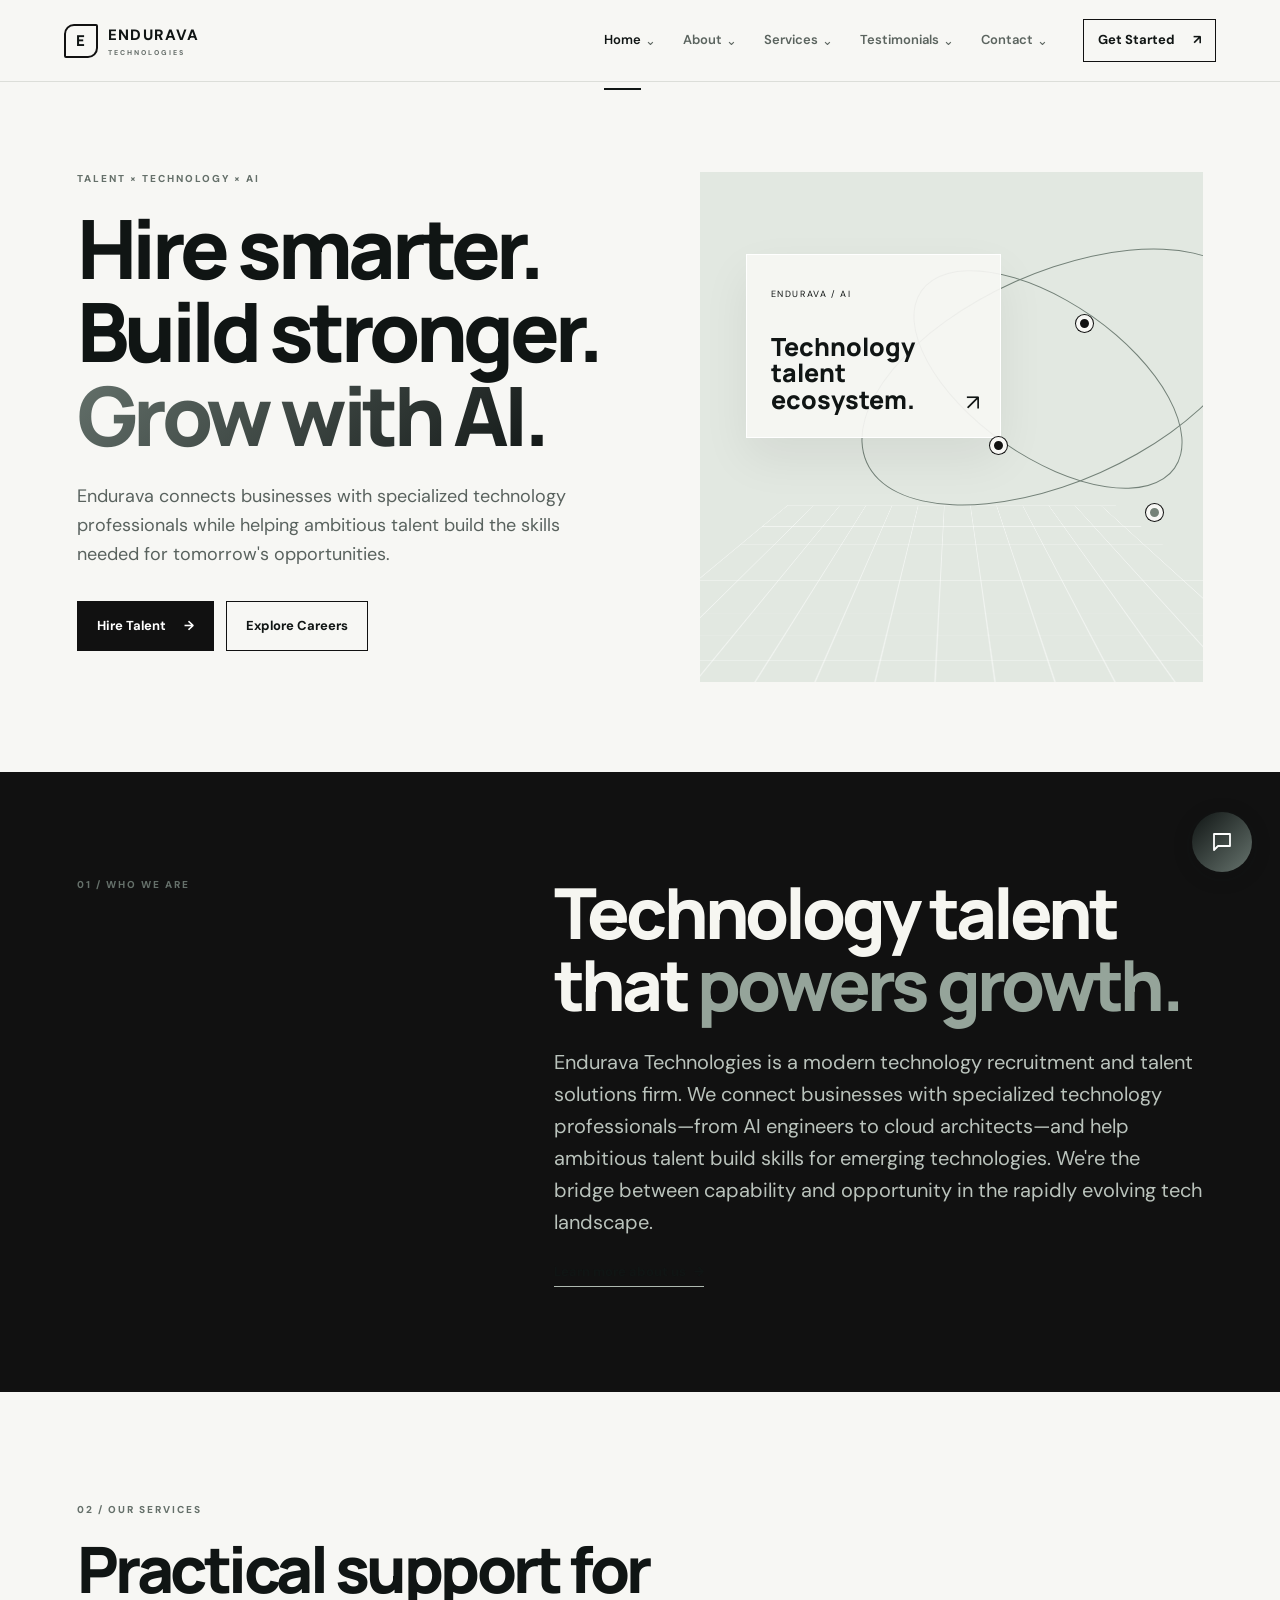
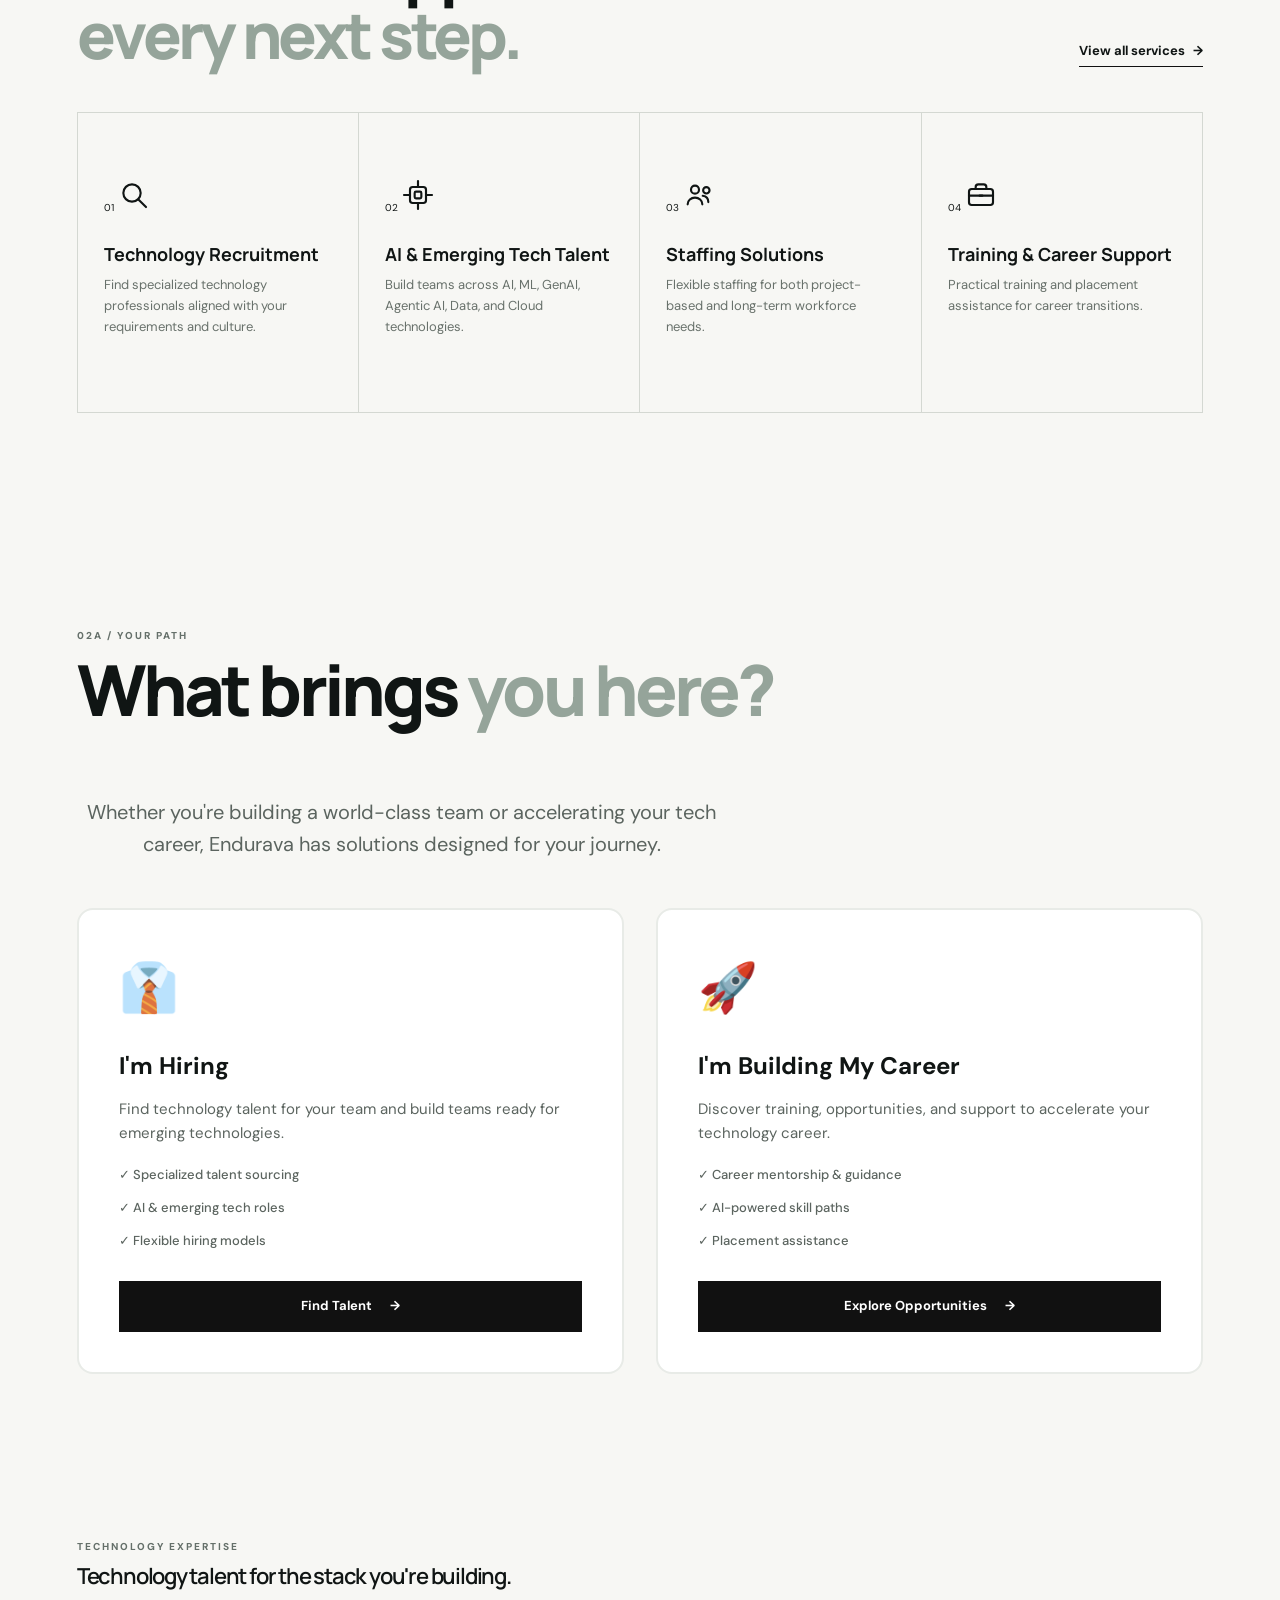
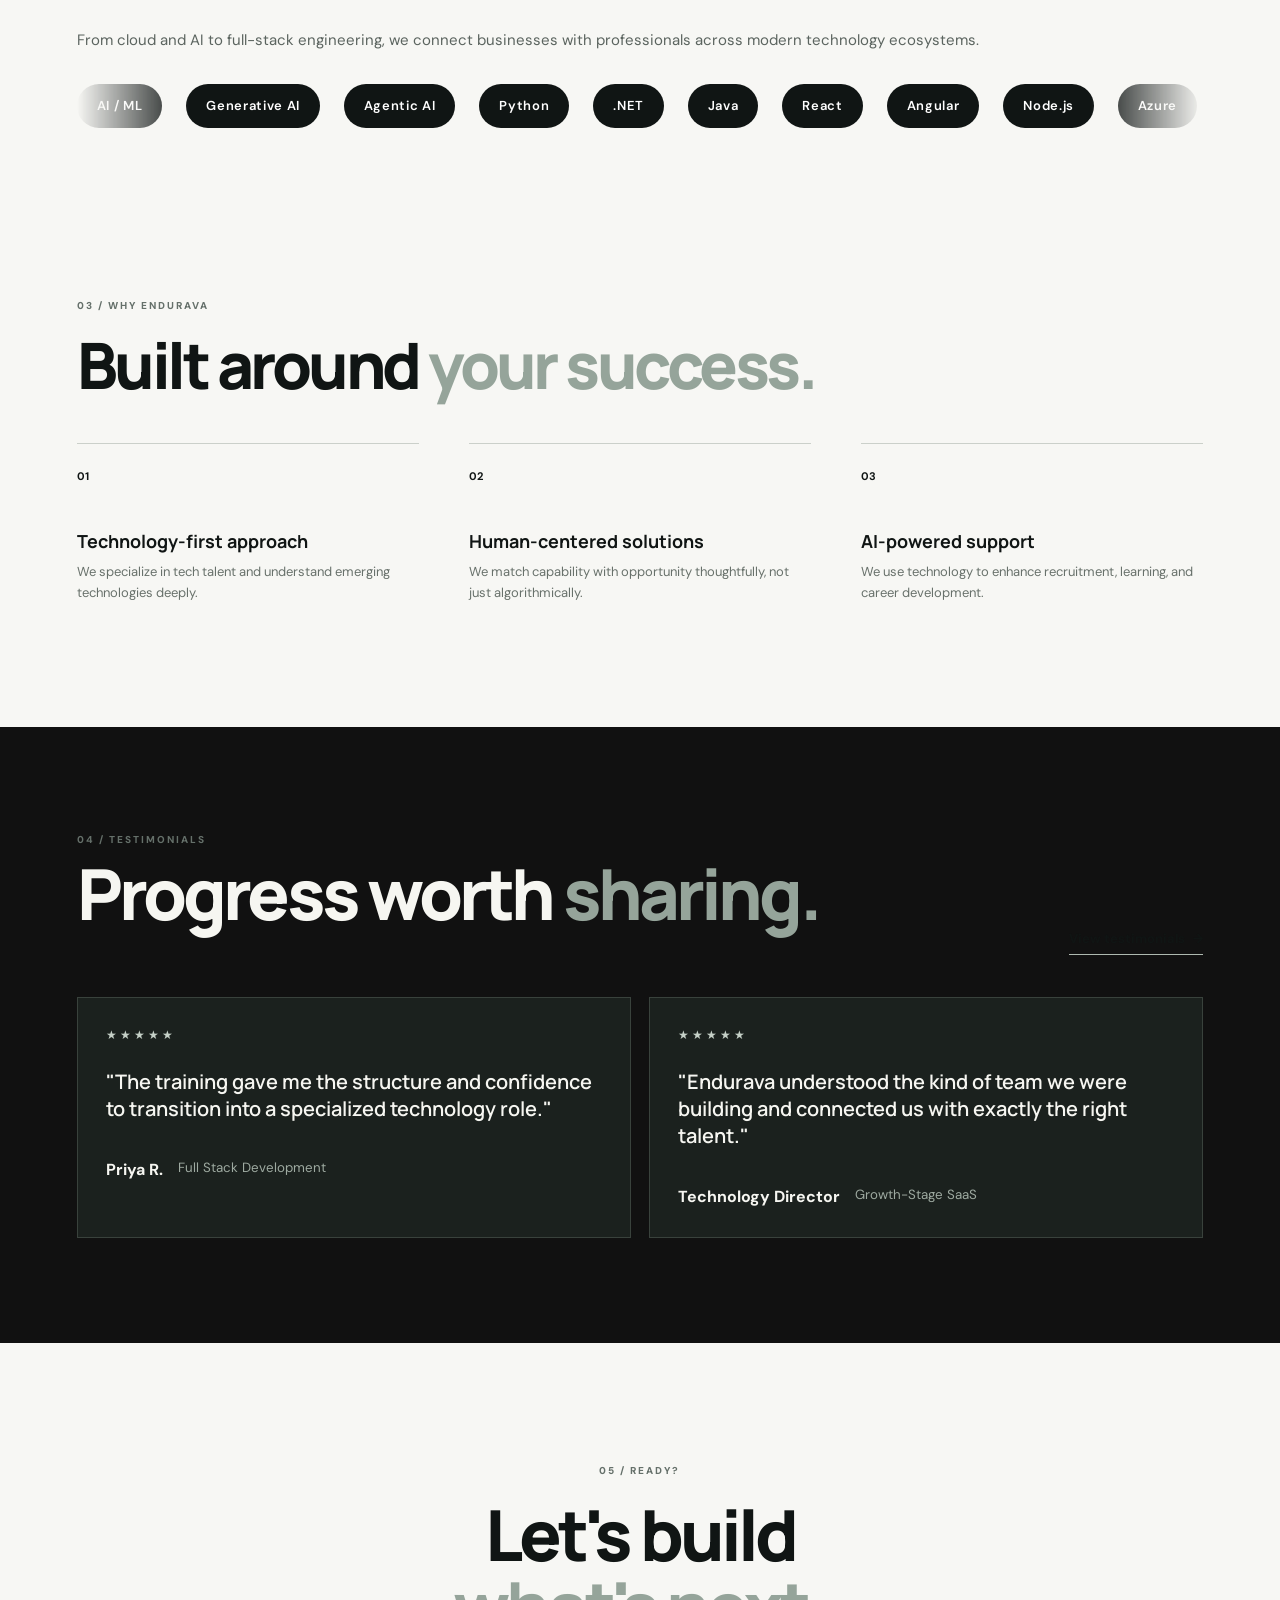
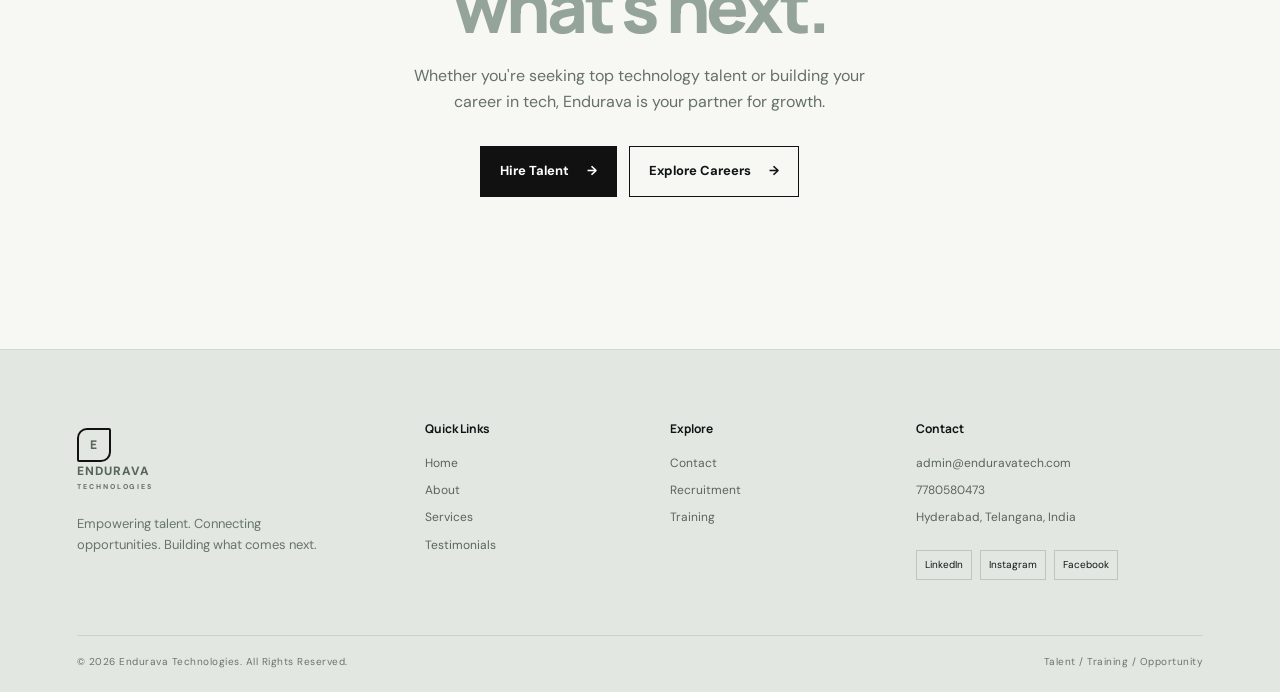
==== commit 465be856: "change for the hover menu" ====
--- a/index.html
+++ b/index.html
@@ -15,7 +15,7 @@
   <div data-site-header></div>
   <main>
     <!-- HERO SECTION -->
-    <section class="home-hero page-wrap">
+    <section class="home-hero page-wrap" id="home">
       <div class="hero-copy">
         <p class="eyebrow" data-reveal="fade-in" data-reveal-delay="100">TALENT × TECHNOLOGY × AI</p>
         <h1 data-reveal="slide-up" data-reveal-delay="200">Hire smarter.<br>Build stronger.<br><span class="highlight">Grow with AI.</span></h1>
@@ -41,7 +41,7 @@
     </section>
 
     <!-- WHO WE ARE SECTION -->
-    <section class="band band-dark">
+    <section class="band band-dark" id="who-we-are">
       <div class="page-wrap intro-grid">
         <p class="section-label">01 / WHO WE ARE</p>
         <div>
@@ -53,7 +53,7 @@
     </section>
 
     <!-- SERVICES SECTION -->
-    <section class="section page-wrap">
+    <section class="section page-wrap" id="services">
       <div class="section-heading">
         <div>
           <p class="section-label">02 / OUR SERVICES</p>
@@ -90,7 +90,7 @@
     </section>
 
     <!-- AUDIENCE PATH SECTION -->
-    <section class="band band-light">
+    <section class="band band-light" id="your-path">
       <div class="page-wrap">
         <div class="section-heading">
           <div>
@@ -131,7 +131,7 @@
     </section>
 
     <!-- TECHNOLOGY MARQUEE SECTION -->
-    <section class="band band-tech-marquee">
+    <section class="band band-tech-marquee" id="technology-expertise">
       <div class="page-wrap">
         <p class="section-label">TECHNOLOGY EXPERTISE</p>
         <h2 style="font-size:clamp(18px,4vw,22px);margin-bottom:40px;font-weight:600;margin-top:0">Technology talent for the stack you're building.</h2>
@@ -166,7 +166,7 @@
     </section>
 
     <!-- WHY ENDURAVA SECTION -->
-    <section class="section page-wrap">
+    <section class="section page-wrap" id="why-endurava">
       <div class="section-heading">
         <div>
           <p class="section-label">03 / WHY ENDURAVA</p>
@@ -193,7 +193,7 @@
     </section>
 
     <!-- TESTIMONIALS SECTION -->
-    <section class="band band-dark">
+    <section class="band band-dark" id="testimonials">
       <div class="page-wrap">
         <div class="section-heading dark-heading">
           <div>
@@ -218,7 +218,7 @@
     </section>
 
     <!-- FINAL CTA SECTION -->
-    <section class="final-cta page-wrap">
+    <section class="final-cta page-wrap" id="get-started">
       <p class="section-label">05 / READY?</p>
       <h2>Let's build<br><span>what's next.</span></h2>
       <p>Whether you're seeking top technology talent or building your career in tech, Endurava is your partner for growth.</p>
--- a/styles.css
+++ b/styles.css
@@ -1,4 +1,4 @@
-:root{--animation-duration:0.6s;--transition-duration:0.3s;--reveal-stagger:50ms}*{box-sizing:border-box}html{scroll-behavior:smooth}body{margin:0;background:#f7f7f4;color:#101514;font-family:"DM Sans",sans-serif;line-height:1.6}a{text-decoration:none;color:inherit}h1,h2,h3,p{margin-top:0}.page-wrap{width:min(1180px,88vw);margin:0 auto}.site-header{height:82px;position:sticky;top:0;z-index:20;background:#f7f7f4ed;border-bottom:1px solid #dcded9;backdrop-filter:blur(14px)}.header-inner{width:min(1280px,90vw);height:100%;margin:auto;display:flex;align-items:center;gap:32px}.brand{display:flex;align-items:center;gap:10px;font-size:15px;font-weight:800;letter-spacing:.08em;white-space:nowrap}.brand small{display:block;color:#68706c;font-size:7px;letter-spacing:.28em}.brand-mark{width:34px;height:34px;border:2px solid #111;display:grid;place-items:center;font-family:Manrope;font-weight:800;border-radius:10px 2px 10px 2px}.main-nav{display:flex;align-items:center;gap:24px;margin-left:auto;font-size:13px;font-weight:600}.main-nav a{position:relative;color:#5b645f}.main-nav a:hover,.main-nav a.active{color:#101514}.main-nav a.active:after{content:"";position:absolute;left:0;right:0;bottom:-11px;height:2px;background:#101514}.header-cta,.btn{display:inline-flex;align-items:center;justify-content:center;gap:18px;font-weight:700;font-size:13px}.header-cta{border:1px solid #111;padding:10px 14px}.menu-btn{display:none;background:none;border:0;padding:8px}.menu-btn span{display:block;width:24px;height:2px;background:#111;margin:5px}.home-hero{min-height:690px;display:grid;grid-template-columns:1.03fr .97fr;gap:min(7vw,94px);align-items:center;padding:76px 0}.hero-copy h1 span.highlight{background:linear-gradient(135deg,#66736d,#101514);-webkit-background-clip:text;-webkit-text-fill-color:transparent;background-clip:text}.hero-copy h1 em{font-style:normal;color:#66736d}.eyebrow,.section-label{font-size:10px;font-weight:800;letter-spacing:.2em;color:#65706a}.hero-copy h1,.section h2,.band h2,.final-cta h2{font-family:Manrope,sans-serif;font-weight:800;letter-spacing:-.055em;line-height:1.02}.hero-copy h1{font-size:clamp(48px,6.4vw,85px);margin:20px 0 25px}.hero-copy h1 em{color:#66736d;font-style:normal}.hero-lead{max-width:590px;font-size:18px;color:#59625e}.button-row{display:flex;gap:12px;flex-wrap:wrap;margin:32px 0}.btn{padding:14px 19px;border:1px solid #111}.btn-dark{background:#111;color:#fff}.btn-line{background:transparent}.btn-light{background:#f7f7f4;color:#111;border-color:#f7f7f4}.btn:hover,.header-cta:hover{transform:translateY(-2px)}.hero-proof{display:flex;gap:38px;margin-top:58px}.hero-proof div{display:flex;gap:11px;align-items:flex-start}.hero-proof strong,.card-number{font-size:10px}.hero-proof span{font-size:11px;line-height:1.25;color:#68716b}.hero-visual{height:510px;position:relative;overflow:hidden;background:#e2e8e1}.visual-grid{position:absolute;inset:0;background-image:linear-gradient(#fff8 1px,transparent 1px),linear-gradient(90deg,#fff8 1px,transparent 1px);background-size:40px 40px;transform:perspective(500px) rotateX(58deg) scale(1.5);transform-origin:center bottom}.visual-orbit{position:absolute;border:1px solid #738178;border-radius:50%;transform:rotate(-24deg)}.orbit-one{width:420px;height:210px;right:-65px;top:100px}.orbit-two{width:310px;height:155px;right:0;top:130px;transform:rotate(35deg)}.visual-panel{position:absolute;left:9%;top:16%;width:255px;padding:24px;background:#f7f7f4eb;border:1px solid #fff;box-shadow:0 20px 45px #0001}.visual-panel span{font-size:9px;letter-spacing:.18em}.visual-panel b{display:block;margin-top:30px;font:800 25px/1.05 Manrope}.visual-panel i{position:absolute;right:20px;bottom:17px;font-size:22px}.visual-node{position:absolute;width:17px;height:17px;border:4px solid #f7f7f4;background:#111;border-radius:50%;box-shadow:0 0 0 1px #111}.node-one{right:22%;top:28%}.node-two{right:39%;top:52%}.node-three{right:8%;top:65%;background:#758278}.band{padding:105px 0}.band-dark{background:#111;color:#f6f6f1}.band-sage{background:#e2e8e1}.intro-grid,.split-feature{display:grid;grid-template-columns:.7fr 1.3fr;gap:min(10vw,134px)}.band h2,.final-cta h2{font-size:clamp(44px,5.5vw,73px);margin:0 0 25px}.band h2 span,.section h2 span,.final-cta h2 span{color:#95a49a}.large-copy{font-size:20px;max-width:650px;color:#bac3bc}.dark-copy{color:#5e6962}.band-sage .large-copy{color:#5e6962}.text-link{display:inline-block;border-bottom:1px solid #111;padding-bottom:4px;font-size:13px;font-weight:700}.light-link{border-color:#aeb9b0;color:#f6f6f1}.section{padding-top:110px;padding-bottom:110px}.section-heading{display:flex;align-items:end;justify-content:space-between;gap:30px;margin-bottom:45px}.heading-note{max-width:290px;color:#68716b;font-size:13px}.section h2{font-size:clamp(42px,5vw,68px);margin:18px 0 0}.card-grid{display:grid;gap:0}.card-grid.four{grid-template-columns:repeat(4,1fr);border-top:1px solid #d4d8d2;border-left:1px solid #d4d8d2}.service-card{min-height:300px;padding:26px;border-right:1px solid #d4d8d2;border-bottom:1px solid #d4d8d2}.line-icon{font-size:30px;margin:38px 0 17px}.service-card h3,.benefit-grid h3{font:700 18px Manrope;margin-bottom:9px}.service-card p,.benefit-grid p{font-size:13px;color:#68716b}.benefit-grid{display:grid;grid-template-columns:repeat(3,1fr);gap:50px}.benefit-grid>div{border-top:1px solid #cbd0ca;padding-top:18px}.benefit-grid strong{font-size:11px}.benefit-grid h3{margin-top:42px}.dark-heading{margin-bottom:42px}.quote-grid{display:grid;grid-template-columns:repeat(2,1fr);gap:18px}.quote-grid blockquote{margin:0;padding:28px;background:#1b211e;border:1px solid #39423c}.stars{color:#c5d0c7;font-size:12px;letter-spacing:3px}.quote-grid p{font:600 20px/1.35 Manrope;margin:23px 0 35px}.quote-grid footer{display:flex;gap:15px;font-weight:700}.quote-grid footer small{color:#9eaaa1;font-weight:400}.final-cta{text-align:center;padding-top:120px;padding-bottom:120px}.final-cta h2{margin:20px 0}.final-cta>p:not(.section-label){max-width:480px;margin:0 auto;color:#647068}.final-cta .button-row{justify-content:center}.service-list{border-top:1px solid #ccd1cb}.service-detail-head>span{font-size:10px;font-weight:800;letter-spacing:.15em;color:#68736c}.service-detail-head .line-icon{margin-top:58px}.service-detail h2{font:800 clamp(34px,4vw,54px)/1.04 Manrope;letter-spacing:-.05em;margin:0 0 20px}.service-detail h2 span{color:#66736d}.service-detail p{max-width:580px;color:#68736c}.service-detail ul{display:flex;gap:18px;flex-wrap:wrap;padding:0;margin:25px 0 0;list-style:none;color:#424c46;font-size:12px}.service-detail li{border-left:2px solid #a7b3aa;padding-left:10px}.mission-grid,.value-grid,.process-grid,.metric-grid,.story-grid{display:grid;gap:0}.mission-grid{grid-template-columns:repeat(3,1fr);margin-top:70px}.mission-grid>div,.value-grid article{border-top:1px solid #ccd1cb;padding:18px 28px 0 0}.mission-grid h3,.value-grid h3,.process-grid h3{font:700 18px Manrope;margin:35px 0 8px}.mission-grid p,.value-grid p,.process-grid p{font-size:13px;color:#68736c}.value-grid{grid-template-columns:repeat(3,1fr);border-top:0;gap:48px 35px}.value-grid article b{font-size:11px}.process-grid{grid-template-columns:repeat(5,1fr);gap:18px}.process-grid>div{border-top:1px solid #4b554e;padding-top:17px}.process-grid b{font-size:11px;color:#b7c4ba}.process-grid h3{font-size:15px;margin-top:35px}.process-grid p{color:#aeb9b0}.course-grid{display:grid;grid-template-columns:repeat(3,1fr);gap:18px}.course-grid.compact{grid-template-columns:repeat(3,1fr)}.course-card{min-height:400px;padding:25px;border:1px solid #d4d8d2;display:flex;flex-direction:column}.course-card h3{font:700 23px Manrope;margin:40px 0 10px}.course-card>p{color:#68736c;font-size:14px}.course-meta{display:grid;gap:4px;border-top:1px solid #d4d8d2;border-bottom:1px solid #d4d8d2;padding:13px 0;margin:22px 0;font-size:11px;color:#68736c}.skill-tags{display:flex;gap:6px;flex-wrap:wrap;margin-bottom:28px}.skill-tags span{padding:5px 8px;background:#e2e8e1;color:#59645d;font-size:10px}.course-card .text-link{margin-top:auto;width:max-content}.course-grid.compact .course-card{min-height:280px}.metric-grid{grid-template-columns:repeat(4,1fr);border-top:1px solid #414b44;border-left:1px solid #414b44}.metric-grid>div{padding:25px;border-right:1px solid #414b44;border-bottom:1px solid #414b44}.metric-grid strong{display:block;font:800 43px Manrope;color:#d1ddd3}.metric-grid span{display:block;margin-top:24px;font-size:12px}.metric-grid small{color:#9eaaa1}.story-grid{grid-template-columns:repeat(3,1fr);gap:18px}.story-card{padding:28px;border:1px solid #d4d8d2}.story-card>p{font:600 18px/1.4 Manrope;margin:25px 0 50px}.story-card footer{display:grid;gap:3px;font-size:13px}.story-card footer span{color:#68736c;font-size:11px}.light-quotes blockquote{background:#eef1ed;border-color:#d5dbd4;color:#101514}.light-quotes footer{color:#101514}.light-quotes footer small{color:#68736c}.contact-layout{display:grid;grid-template-columns:1fr 1fr;gap:min(10vw,134px)}.contact-layout h2{font-size:clamp(45px,5vw,68px)}.contact-details{margin:45px 0}.contact-details>div{border-top:1px solid #ccd1cb;padding:15px 0}.contact-details span{display:block;font-size:10px;letter-spacing:.14em;text-transform:uppercase;color:#68736c}.contact-details a,.contact-details p{display:block;margin:4px 0 0;font-weight:600}.map-placeholder{height:190px;background:#e2e8e1;padding:24px;display:flex;flex-direction:column;justify-content:end;position:relative;overflow:hidden}.map-placeholder:before{content:"";position:absolute;inset:0;background-image:linear-gradient(35deg,transparent 49%,#ffffff99 50%,transparent 51%),linear-gradient(125deg,transparent 49%,#ffffff99 50%,transparent 51%);background-size:80px 80px}.map-placeholder>*{position:relative}.map-placeholder span{font-size:9px;letter-spacing:.16em}.map-placeholder strong{font:700 20px Manrope;margin-top:6px}.map-placeholder small{color:#68736c;font-size:11px}.enquiry-form{display:grid;gap:20px}.enquiry-form label{font-size:11px;font-weight:700;letter-spacing:.08em}.enquiry-form input,.enquiry-form select,.enquiry-form textarea{display:block;width:100%;border:0;border-bottom:1px solid #aeb5b0;background:transparent;padding:12px 0;font:inherit;outline:none;resize:vertical}.enquiry-form input:focus,.enquiry-form select:focus,.enquiry-form textarea:focus{border-color:#111}.form-message{display:none;color:#526057;font-size:13px;border-left:2px solid #7b8c80;padding-left:12px}.form-message.visible{display:block}.form-honeypot{position:absolute;left:-9999px;width:1px;height:1px;opacity:0}.courses-loading,.courses-empty,.courses-error{grid-column:1/-1;text-align:center;padding:40px 20px;color:#68736c;font-size:14px}.courses-error{color:#b3261e}.site-footer{background:#e2e8e1;border-top:1px solid #d1d7d0;padding:70px 0 22px}.footer-grid{display:grid;grid-template-columns:1.5fr 1fr 1fr 1.4fr;gap:40px}.footer-brand{display:inline-flex}.footer-grid>div>p{color:#68736c;max-width:260px;font-size:13px;margin-top:22px}.footer-grid h3{font:700 12px Manrope;margin:0 0 17px}.footer-grid>div>a,.footer-grid>div>span{display:block;color:#59645d;font-size:12px;margin:8px 0}.socials{display:flex;gap:8px;margin-top:22px}.socials span{border:1px solid #bdc7bd;padding:6px 8px;font-size:10px!important}.footer-bottom{display:flex;justify-content:space-between;border-top:1px solid #cbd2ca;margin-top:55px;padding-top:18px;color:#68736c;font-size:10px;letter-spacing:.05em}@media(max-width:950px){.main-nav{gap:14px}.header-inner{gap:16px}.header-cta{padding:9px 11px}.home-hero{gap:4vw}.card-grid.four{grid-template-columns:repeat(2,1fr)}.course-grid{grid-template-columns:repeat(2,1fr)}.process-grid{grid-template-columns:repeat(3,1fr);row-gap:35px}}@media(max-width:760px){.site-header{height:72px}.header-inner{width:90vw}.main-nav{display:none;position:absolute;left:0;right:0;top:72px;padding:23px 5vw;background:#f7f7f4;border-bottom:1px solid #dcded9;flex-direction:column;align-items:flex-start;gap:18px;box-shadow:0 15px 25px #0000000b}.main-nav.open{display:flex}.main-nav a.active:after{bottom:-5px}.menu-btn{display:block;margin-left:auto}.header-cta{display:none}.home-hero{display:block;padding:64px 0 72px}.page-hero{padding:70px 0 65px}.hero-copy h1,.page-hero h1{font-size:clamp(46px,13vw,74px)}.hero-visual{height:350px;margin-top:45px}.hero-proof{gap:18px;margin-top:45px}.intro-grid,.split-feature,.service-detail,.contact-layout{grid-template-columns:1fr;gap:35px}.band,.section{padding:75px 0}.section-heading{display:block}.section-heading>.text-link{margin-top:20px}.card-grid.four,.benefit-grid,.quote-grid,.mission-grid,.value-grid,.course-grid,.course-grid.compact,.metric-grid,.story-grid{grid-template-columns:1fr}.service-card{min-height:240px}.benefit-grid{gap:25px}.benefit-grid h3{margin-top:25px}.service-detail-head .line-icon{margin-top:25px}.process-grid{grid-template-columns:1fr 1fr}.footer-grid{grid-template-columns:1fr 1fr;gap:35px}.footer-grid>div:first-child{grid-column:1/-1}.footer-bottom{display:block;line-height:2}.footer-bottom span{display:block}}
+:root{--animation-duration:0.6s;--transition-duration:0.3s;--reveal-stagger:50ms}*{box-sizing:border-box}html{scroll-behavior:smooth}body{margin:0;background:#f7f7f4;color:#101514;font-family:"DM Sans",sans-serif;line-height:1.6}a{text-decoration:none;color:inherit}h1,h2,h3,p{margin-top:0}.page-wrap{width:min(1180px,88vw);margin:0 auto}.site-header{height:82px;position:sticky;top:0;z-index:20;background:#f7f7f4ed;border-bottom:1px solid #dcded9;backdrop-filter:blur(14px)}.header-inner{width:min(1280px,90vw);height:100%;margin:auto;display:flex;align-items:center;gap:32px}.brand{display:flex;align-items:center;gap:10px;font-size:15px;font-weight:800;letter-spacing:.08em;white-space:nowrap}.brand small{display:block;color:#68706c;font-size:7px;letter-spacing:.28em}.brand-mark{width:34px;height:34px;border:2px solid #111;display:grid;place-items:center;font-family:Manrope;font-weight:800;border-radius:10px 2px 10px 2px}.main-nav{display:flex;align-items:center;gap:24px;margin-left:auto;font-size:13px;font-weight:600}.main-nav a{position:relative;color:#5b645f}.main-nav a:hover,.main-nav a.active{color:#101514}.main-nav a.active:after{content:"";position:absolute;left:0;right:0;bottom:-11px;height:2px;background:#101514}.header-cta,.btn{display:inline-flex;align-items:center;justify-content:center;gap:18px;font-weight:700;font-size:13px}.header-cta{border:1px solid #111;padding:10px 14px}.menu-btn{display:none;background:none;border:0;padding:8px}.menu-btn span{display:block;width:24px;height:2px;background:#111;margin:5px}.home-hero{min-height:690px;display:grid;grid-template-columns:1.03fr .97fr;gap:min(7vw,94px);align-items:center;padding:76px 0}.hero-copy h1 span.highlight{background:linear-gradient(135deg,#66736d,#101514);-webkit-background-clip:text;-webkit-text-fill-color:transparent;background-clip:text}.hero-copy h1 em{font-style:normal;color:#66736d}.eyebrow,.section-label{font-size:10px;font-weight:800;letter-spacing:.2em;color:#65706a}.hero-copy h1,.section h2,.band h2,.final-cta h2{font-family:Manrope,sans-serif;font-weight:800;letter-spacing:-.055em;line-height:1.02}.hero-copy h1{font-size:clamp(48px,6.4vw,85px);margin:20px 0 25px}.hero-copy h1 em{color:#66736d;font-style:normal}.hero-lead{max-width:590px;font-size:18px;color:#59625e}.button-row{display:flex;gap:12px;flex-wrap:wrap;margin:32px 0}.btn{padding:14px 19px;border:1px solid #111}.btn-dark{background:#111;color:#fff}.btn-line{background:transparent}.btn-light{background:#f7f7f4;color:#111;border-color:#f7f7f4}.btn:hover,.header-cta:hover{transform:translateY(-2px)}.hero-proof{display:flex;gap:38px;margin-top:58px}.hero-proof div{display:flex;gap:11px;align-items:flex-start}.hero-proof strong,.card-number{font-size:10px}.hero-proof span{font-size:11px;line-height:1.25;color:#68716b}.hero-visual{height:510px;position:relative;overflow:hidden;background:#e2e8e1}.visual-grid{position:absolute;inset:0;background-image:linear-gradient(#fff8 1px,transparent 1px),linear-gradient(90deg,#fff8 1px,transparent 1px);background-size:40px 40px;transform:perspective(500px) rotateX(58deg) scale(1.5);transform-origin:center bottom}.visual-orbit{position:absolute;border:1px solid #738178;border-radius:50%;transform:rotate(-24deg)}.orbit-one{width:420px;height:210px;right:-65px;top:100px}.orbit-two{width:310px;height:155px;right:0;top:130px;transform:rotate(35deg)}.visual-panel{position:absolute;left:9%;top:16%;width:255px;padding:24px;background:#f7f7f4eb;border:1px solid #fff;box-shadow:0 20px 45px #0001}.visual-panel span{font-size:9px;letter-spacing:.18em}.visual-panel b{display:block;margin-top:30px;font:800 25px/1.05 Manrope}.visual-panel i{position:absolute;right:20px;bottom:17px;font-size:22px}.visual-node{position:absolute;width:17px;height:17px;border:4px solid #f7f7f4;background:#111;border-radius:50%;box-shadow:0 0 0 1px #111}.node-one{right:22%;top:28%}.node-two{right:39%;top:52%}.node-three{right:8%;top:65%;background:#758278}.band{padding:105px 0}.band-dark{background:#111;color:#f6f6f1}.band-sage{background:#e2e8e1}.intro-grid,.split-feature{display:grid;grid-template-columns:.7fr 1.3fr;gap:min(10vw,134px)}.band h2,.final-cta h2{font-size:clamp(44px,5.5vw,73px);margin:0 0 25px}.band h2 span,.section h2 span,.final-cta h2 span{color:#95a49a}.large-copy{font-size:20px;max-width:650px;color:#bac3bc}.dark-copy{color:#5e6962}.band-sage .large-copy{color:#5e6962}.text-link{display:inline-block;border-bottom:1px solid #111;padding-bottom:4px;font-size:13px;font-weight:700}.light-link{border-color:#aeb9b0;color:#f6f6f1}.section{padding-top:110px;padding-bottom:110px}.section-heading{display:flex;align-items:end;justify-content:space-between;gap:30px;margin-bottom:45px}.heading-note{max-width:290px;color:#68716b;font-size:13px}.section h2{font-size:clamp(42px,5vw,68px);margin:18px 0 0}.card-grid{display:grid;gap:0}.card-grid.four{grid-template-columns:repeat(4,1fr);border-top:1px solid #d4d8d2;border-left:1px solid #d4d8d2}.service-card{min-height:300px;padding:26px;border-right:1px solid #d4d8d2;border-bottom:1px solid #d4d8d2}.line-icon{font-size:30px;margin:38px 0 17px}.service-card h3,.benefit-grid h3{font:700 18px Manrope;margin-bottom:9px}.service-card p,.benefit-grid p{font-size:13px;color:#68716b}.benefit-grid{display:grid;grid-template-columns:repeat(3,1fr);gap:50px}.benefit-grid>div{border-top:1px solid #cbd0ca;padding-top:18px}.benefit-grid strong{font-size:11px}.benefit-grid h3{margin-top:42px}.dark-heading{margin-bottom:42px}.quote-grid{display:grid;grid-template-columns:repeat(2,1fr);gap:18px}.quote-grid blockquote{margin:0;padding:28px;background:#1b211e;border:1px solid #39423c}.stars{color:#c5d0c7;font-size:12px;letter-spacing:3px}.quote-grid p{font:600 20px/1.35 Manrope;margin:23px 0 35px}.quote-grid footer{display:flex;gap:15px;font-weight:700}.quote-grid footer small{color:#9eaaa1;font-weight:400}.final-cta{text-align:center;padding-top:120px;padding-bottom:120px}.final-cta h2{margin:20px 0}.final-cta>p:not(.section-label){max-width:480px;margin:0 auto;color:#647068}.final-cta .button-row{justify-content:center}.service-list{border-top:1px solid #ccd1cb}.service-detail h2{font:800 clamp(34px,4vw,54px)/1.04 Manrope;letter-spacing:-.05em;margin:0 0 20px}.service-detail h2 span{color:#66736d}.service-detail p{max-width:580px;color:#68736c}.service-detail ul{display:flex;gap:18px;flex-wrap:wrap;padding:0;margin:25px 0 0;list-style:none;color:#424c46;font-size:12px}.mission-grid,.value-grid,.process-grid,.metric-grid,.story-grid{display:grid;gap:0}.mission-grid{grid-template-columns:repeat(3,1fr);margin-top:70px}.mission-grid>div,.value-grid article{border-top:1px solid #ccd1cb;padding:18px 28px 0 0}.mission-grid h3,.value-grid h3,.process-grid h3{font:700 18px Manrope;margin:35px 0 8px}.mission-grid p,.value-grid p,.process-grid p{font-size:13px;color:#68736c}.value-grid{grid-template-columns:repeat(3,1fr);border-top:0;gap:48px 35px}.value-grid article b{font-size:11px}.process-grid{grid-template-columns:repeat(5,1fr);gap:18px}.process-grid>div{border-top:1px solid #4b554e;padding-top:17px}.process-grid b{font-size:11px;color:#b7c4ba}.process-grid h3{font-size:15px;margin-top:35px}.process-grid p{color:#aeb9b0}.metric-grid{grid-template-columns:repeat(4,1fr);border-top:1px solid #414b44;border-left:1px solid #414b44}.metric-grid>div{padding:25px;border-right:1px solid #414b44;border-bottom:1px solid #414b44}.metric-grid strong{display:block;font:800 43px Manrope;color:#d1ddd3}.metric-grid span{display:block;margin-top:24px;font-size:12px}.metric-grid small{color:#9eaaa1}.story-grid{grid-template-columns:repeat(3,1fr);gap:18px}.story-card{padding:28px;border:1px solid #d4d8d2}.story-card>p{font:600 18px/1.4 Manrope;margin:25px 0 50px}.story-card footer{display:grid;gap:3px;font-size:13px}.story-card footer span{color:#68736c;font-size:11px}.light-quotes blockquote{background:#eef1ed;border-color:#d5dbd4;color:#101514}.light-quotes footer{color:#101514}.light-quotes footer small{color:#68736c}.contact-layout{display:grid;grid-template-columns:1fr 1fr;gap:min(10vw,134px)}.contact-layout h2{font-size:clamp(45px,5vw,68px)}.contact-details{margin:45px 0}.contact-details>div{border-top:1px solid #ccd1cb;padding:15px 0}.contact-details span{display:block;font-size:10px;letter-spacing:.14em;text-transform:uppercase;color:#68736c}.contact-details a,.contact-details p{display:block;margin:4px 0 0;font-weight:600}.map-placeholder{height:190px;background:#e2e8e1;padding:24px;display:flex;flex-direction:column;justify-content:end;position:relative;overflow:hidden}.map-placeholder:before{content:"";position:absolute;inset:0;background-image:linear-gradient(35deg,transparent 49%,#ffffff99 50%,transparent 51%),linear-gradient(125deg,transparent 49%,#ffffff99 50%,transparent 51%);background-size:80px 80px}.map-placeholder>*{position:relative}.map-placeholder span{font-size:9px;letter-spacing:.16em}.map-placeholder strong{font:700 20px Manrope;margin-top:6px}.map-placeholder small{color:#68736c;font-size:11px}.form-message{display:none;color:#526057;font-size:13px;border-left:2px solid #7b8c80;padding-left:12px}.form-message.visible{display:block}.form-honeypot{position:absolute;left:-9999px;width:1px;height:1px;opacity:0}.site-footer{background:#e2e8e1;border-top:1px solid #d1d7d0;padding:70px 0 22px}.footer-grid{display:grid;grid-template-columns:1.5fr 1fr 1fr 1.4fr;gap:40px}.footer-brand{display:inline-flex}.footer-grid>div>p{color:#68736c;max-width:260px;font-size:13px;margin-top:22px}.footer-grid h3{font:700 12px Manrope;margin:0 0 17px}.footer-grid>div>a,.footer-grid>div>span{display:block;color:#59645d;font-size:12px;margin:8px 0}.socials{display:flex;gap:8px;margin-top:22px}.socials span{border:1px solid #bdc7bd;padding:6px 8px;font-size:10px!important}.footer-bottom{display:flex;justify-content:space-between;border-top:1px solid #cbd2ca;margin-top:55px;padding-top:18px;color:#68736c;font-size:10px;letter-spacing:.05em}@media(max-width:950px){.main-nav{gap:14px}.header-inner{gap:16px}.header-cta{padding:9px 11px}.home-hero{gap:4vw}.card-grid.four{grid-template-columns:repeat(2,1fr)}.process-grid{grid-template-columns:repeat(3,1fr);row-gap:35px}}@media(max-width:760px){.site-header{height:72px}.header-inner{width:90vw}.main-nav{display:none;position:absolute;left:0;right:0;top:72px;padding:23px 5vw;background:#f7f7f4;border-bottom:1px solid #dcded9;flex-direction:column;align-items:flex-start;gap:18px;box-shadow:0 15px 25px #0000000b}.main-nav.open{display:flex}.main-nav a.active:after{bottom:-5px}.menu-btn{display:block;margin-left:auto}.header-cta{display:none}.home-hero{display:block;padding:64px 0 72px}.page-hero{padding:70px 0 65px}.hero-copy h1,.page-hero h1{font-size:clamp(46px,13vw,74px)}.hero-visual{height:350px;margin-top:45px}.hero-proof{gap:18px;margin-top:45px}.intro-grid,.split-feature,.contact-layout{grid-template-columns:1fr;gap:35px}.band,.section{padding:75px 0}.section-heading{display:block}.section-heading>.text-link{margin-top:20px}.card-grid.four,.benefit-grid,.quote-grid,.mission-grid,.value-grid,.metric-grid,.story-grid{grid-template-columns:1fr}.service-card{min-height:240px}.benefit-grid{gap:25px}.benefit-grid h3{margin-top:25px}.process-grid{grid-template-columns:1fr 1fr}.footer-grid{grid-template-columns:1fr 1fr;gap:35px}.footer-grid>div:first-child{grid-column:1/-1}.footer-bottom{display:block;line-height:2}.footer-bottom span{display:block}}
 
 /* ========================================
    ANIMATION KEYFRAMES & UTILITY CLASSES
@@ -47,7 +47,7 @@
 .text-link{position:relative;display:inline-flex;align-items:center;gap:8px;color:#101514;transition:color var(--transition-duration) ease-out}.text-link::after{content:"";position:absolute;bottom:-2px;left:0;width:0;height:2px;background:currentColor;transition:width var(--transition-duration) ease-out}.text-link:hover::after{width:100%}
 
 /* Card Hover Effects */
-.service-card,.course-card,.testimonial-card{transition:all var(--transition-duration) ease-out}.service-card:hover,.course-card:hover,.testimonial-card:hover{transform:translateY(-4px)}.service-card:hover .line-icon,.course-card:hover .line-icon{animation:iconBounce .6s ease-out}
+.service-card{transition:all var(--transition-duration) ease-out}.service-card:hover{transform:translateY(-4px)}.service-card:hover .line-icon{animation:iconBounce .6s ease-out}
 
 /* Icon Bounce Animation */
 @keyframes iconBounce{0%{transform:translateY(0)}50%{transform:translateY(-8px)}100%{transform:translateY(0)}}.line-icon{display:inline-block;transition:transform var(--transition-duration) ease-out}
@@ -88,7 +88,7 @@
 .recruitment-process{display:grid;grid-template-columns:repeat(auto-fit,minmax(140px,1fr));gap:24px;margin-top:40px}.process-step{background:#fff;padding:30px 20px;border-radius:12px;border:2px solid #e8ebe7;text-align:center;transition:all var(--transition-duration) ease-out;position:relative}.process-step:hover{border-color:#101514;transform:translateY(-4px);box-shadow:0 12px 24px rgba(16,21,20,.08)}.step-number{font-size:28px;font-weight:700;color:#66736d;margin-bottom:12px}.process-step h3{font-size:16px;font-weight:700;margin:12px 0;color:#101514}.process-step p{font-size:13px;color:#5b645f;margin:0;line-height:1.5}
 
 /* Service Detail List */
-.service-list{display:grid;gap:48px;margin-top:40px}.service-detail{padding:40px;background:#fff;border-radius:16px;border-left:4px solid #66736d;transition:all var(--transition-duration) ease-out}.service-detail:hover{border-left-color:#101514;transform:translateX(4px);box-shadow:0 16px 32px rgba(16,21,20,.08)}.service-detail-head{display:flex;justify-content:space-between;align-items:flex-start;margin-bottom:24px;gap:16px}.service-detail-head span{font-size:12px;font-weight:700;letter-spacing:.1em;color:#65706a}.service-detail-head .line-icon{font-size:24px;color:#66736d}.service-detail h2{margin:0 0 16px 0;font-size:clamp(20px,4vw,28px)}.service-detail p{color:#5b645f;margin-bottom:20px}.service-detail ul{list-style:none;padding:0;margin:0}.service-detail li{padding-left:24px;margin-bottom:12px;position:relative;color:#5b645f;font-size:14px}.service-detail li::before{content:'✓';position:absolute;left:0;color:#66736d;font-weight:700}
+.service-list{display:grid;gap:48px;margin-top:40px}.service-detail{padding:40px;background:#fff;border-radius:16px;border-left:4px solid #66736d;transition:all var(--transition-duration) ease-out}.service-detail:hover{border-left-color:#101514;transform:translateX(4px);box-shadow:0 16px 32px rgba(16,21,20,.08)}.service-detail-head{display:flex;justify-content:space-between;align-items:flex-start;margin-bottom:24px;gap:16px}.service-detail-head span{font-size:12px;font-weight:700;letter-spacing:.1em;color:#65706a}.service-detail-head .line-icon{font-size:24px;color:#66736d}.service-detail h2{margin:0 0 16px 0;font-size:clamp(20px,4vw,28px)}.service-detail p{color:#5b645f;margin-bottom:20px}.service-detail ul{list-style:none;padding:0;margin:0}.service-detail li{padding-left:24px;margin-bottom:12px;position:relative;color:#5b645f;font-size:14px}.service-detail li::before{content:'✓';position:absolute;left:0;top:1px;width:16px;height:16px;border-radius:50%;background:#e2e8e1;color:#4c5850;font-size:10px;font-weight:700;line-height:16px;text-align:center}
 
 
 /* About Page Components */
@@ -189,13 +189,13 @@
 
 #eva-chat-container{font-family:inherit}
 
-.chat-toggle-btn{position:fixed;bottom:28px;right:28px;width:60px;height:60px;border-radius:50%;background:linear-gradient(135deg,#101514,#66736d);border:none;cursor:pointer;display:flex;align-items:center;justify-content:center;font-size:24px;box-shadow:0 4px 20px rgba(16,21,20,.2);z-index:999;transition:all .3s ease;animation:float 3s ease-in-out infinite}.chat-toggle-btn:hover{transform:scale(1.1);box-shadow:0 8px 30px rgba(16,21,20,.3)}.chat-toggle-btn.active{background:linear-gradient(135deg,#66736d,#101514)}.chat-badge{position:absolute;top:8px;right:8px;width:10px;height:10px;background:#ff6b6b;border-radius:50%;font-size:6px;color:#fff;display:flex;align-items:center;justify-content:center;animation:pulse 2s infinite}.chat-nudge{position:fixed;bottom:96px;right:28px;background:#101514;color:#fff;padding:10px 16px;border-radius:20px 20px 4px 20px;font-size:13px;font-weight:600;white-space:nowrap;box-shadow:0 8px 24px rgba(16,21,20,.25);z-index:999;cursor:pointer;animation:fadeUp .4s ease}
-
-.chat-window{position:fixed;bottom:100px;right:28px;width:360px;max-width:90vw;height:600px;max-height:80vh;background:#fff;border-radius:16px;box-shadow:0 8px 32px rgba(16,21,20,.15);display:flex;flex-direction:column;z-index:998;animation:chatSlideUp .3s ease;border:1px solid #e8ebe7}@media(max-width:480px){.chat-window{width:calc(100vw - 32px);bottom:calc(28px + 60px + 20px);right:16px;left:16px}.chat-nudge{right:16px;max-width:calc(100vw - 90px);white-space:normal}}
+.chat-toggle-btn{position:fixed;bottom:28px;right:28px;width:60px;height:60px;border-radius:50%;background:linear-gradient(135deg,#101514,#66736d);border:none;cursor:pointer;display:flex;align-items:center;justify-content:center;color:#fff;box-shadow:0 4px 20px rgba(16,21,20,.2);z-index:999;transition:all .3s ease}.chat-toggle-btn:hover{transform:scale(1.1);box-shadow:0 8px 30px rgba(16,21,20,.3)}.chat-toggle-btn.active{background:linear-gradient(135deg,#66736d,#101514)}.chat-badge{position:absolute;top:8px;right:8px;width:10px;height:10px;background:#ff6b6b;border-radius:50%;font-size:6px;color:#fff;display:flex;align-items:center;justify-content:center;animation:pulse 2s infinite}
+
+.chat-window{position:fixed;bottom:100px;right:28px;width:360px;max-width:90vw;height:600px;max-height:80vh;background:#fff;border-radius:16px;box-shadow:0 8px 32px rgba(16,21,20,.15);display:flex;flex-direction:column;z-index:998;animation:chatSlideUp .3s ease;border:1px solid #e8ebe7}@media(max-width:480px){.chat-window{width:calc(100vw - 32px);bottom:calc(28px + 60px + 20px);right:16px;left:16px}}
 
 @keyframes chatSlideUp{from{transform:translateY(20px);opacity:0}to{transform:translateY(0);opacity:1}}
 
-.chat-header{background:linear-gradient(135deg,#101514,#66736d);color:#fff;padding:20px;border-radius:16px 16px 0 0;display:flex;justify-content:space-between;align-items:flex-start;gap:16px}.chat-header h3{margin:0;font-size:18px;font-weight:700}.chat-header p{margin:4px 0 0 0;font-size:12px;opacity:.8}.chat-close-btn{background:none;border:none;color:#fff;font-size:24px;cursor:pointer;padding:0;width:24px;height:24px;display:flex;align-items:center;justify-content:center;transition:transform .2s}.chat-close-btn:hover{transform:scale(1.2)}
+.chat-header{background:linear-gradient(135deg,#101514,#66736d);color:#fff;padding:20px;border-radius:16px 16px 0 0;display:flex;justify-content:space-between;align-items:flex-start;gap:16px}.chat-header h3{margin:0;font-size:18px;font-weight:700}.chat-header p{margin:4px 0 0 0;font-size:12px;opacity:.8}.chat-icon{display:flex}.chat-close-btn{background:none;border:none;color:#fff;cursor:pointer;padding:0;width:24px;height:24px;display:flex;align-items:center;justify-content:center;transition:transform .2s}.chat-close-btn:hover{transform:scale(1.2)}
 
 .chat-messages{flex:1;overflow-y:auto;padding:20px;display:flex;flex-direction:column;gap:12px;background:#fafaf8}
 
@@ -205,7 +205,7 @@
 
 .user-message{justify-content:flex-end}.user-message .message-content{background:#101514;color:#fff;padding:12px 16px;border-radius:12px;border-radius:12px 0 12px 12px;max-width:85%;word-wrap:break-word;font-size:14px}
 
-.bot-message{justify-content:flex-start}.message-avatar{width:32px;height:32px;flex-shrink:0;display:flex;align-items:center;justify-content:center;font-size:18px}.bot-message .message-content{background:#e8ebe7;color:#101514;padding:12px 16px;border-radius:12px;border-radius:0 12px 12px 12px;max-width:85%;word-wrap:break-word;font-size:14px;line-height:1.5}
+.bot-message{justify-content:flex-start}.message-avatar{width:32px;height:32px;flex-shrink:0;display:flex;align-items:center;justify-content:center;font-size:13px;font-weight:800;font-family:Manrope,sans-serif;background:#101514;color:#fff;border-radius:50%}.bot-message .message-content{background:#e8ebe7;color:#101514;padding:12px 16px;border-radius:12px;border-radius:0 12px 12px 12px;max-width:85%;word-wrap:break-word;font-size:14px;line-height:1.5}
 
 .chat-input-area{padding:16px;border-top:1px solid #e8ebe7;background:#fff;border-radius:0 0 16px 16px}
 
@@ -213,7 +213,12 @@
 
 .chat-input:focus{outline:none;border-color:#101514;background:#fff;box-shadow:0 0 0 3px rgba(101,112,106,.1)}
 
+/* Mega navigation */
+.site-header + main [id]{scroll-margin-top:96px}
+.site-header{z-index:100}.nav-item{position:relative}.nav-parent{display:flex;align-items:center}.main-nav .nav-link{padding:28px 0}.submenu-toggle{display:grid;place-items:center;width:18px;height:28px;padding:0;border:0;background:transparent;color:#5b645f;cursor:pointer;font:700 15px/1 inherit}.submenu-toggle span{transition:transform .2s ease}.nav-item.submenu-open .submenu-toggle span,.nav-item:hover .submenu-toggle span{transform:rotate(180deg)}.mega-menu{position:absolute;top:100%;left:50%;width:min(860px,calc(100vw - 32px));max-height:calc(100vh - 98px);overflow:auto;padding:25px 28px 18px;background:#fff;border:1px solid #d4d8d2;box-shadow:0 20px 45px rgba(16,21,20,.14);opacity:0;visibility:hidden;pointer-events:none;transform:translate(-50%,8px);transition:opacity .18s ease,transform .18s ease,visibility .18s;z-index:101}.mega-menu--home,.mega-menu--about,.mega-menu--stories{width:min(400px,calc(100vw - 32px))}.mega-menu--contact{width:min(330px,calc(100vw - 32px))}.nav-item:hover .mega-menu,.nav-item:focus-within .mega-menu,.nav-item.submenu-open .mega-menu{opacity:1;visibility:visible;pointer-events:auto;transform:translate(-50%,0)}.mega-menu-head{padding-bottom:18px;border-bottom:1px solid #e0e3de}.mega-menu-head p{margin:0 0 4px;font:800 17px Manrope,sans-serif;letter-spacing:-.03em}.mega-menu-head span{display:block;color:#68736c;font-size:12px;line-height:1.5}.mega-menu-groups{display:grid;grid-template-columns:repeat(3,minmax(0,1fr));gap:25px;padding:19px 0}.mega-menu--home .mega-menu-groups,.mega-menu--about .mega-menu-groups,.mega-menu--stories .mega-menu-groups,.mega-menu--contact .mega-menu-groups{grid-template-columns:1fr}.mega-menu-group h2{margin:0 0 10px;color:#65706a;font:800 9px/1.3 "DM Sans",sans-serif;letter-spacing:.16em;text-transform:uppercase}.main-nav .mega-menu-link{display:block;padding:8px 0;color:#101514}.mega-menu-link strong{display:block;font-size:12px;line-height:1.35}.mega-menu-link strong b{font-size:14px;opacity:0;transition:opacity .18s ease,transform .18s ease}.mega-menu-link small{display:block;margin-top:2px;color:#68736c;font-size:11px;line-height:1.4}.main-nav .mega-menu-link:hover strong,.main-nav .mega-menu-link:focus-visible strong{color:#526057}.mega-menu-link:hover b,.mega-menu-link:focus-visible b{opacity:1;transform:translateX(3px)}.mega-menu-footer{display:inline-flex;gap:8px;padding-top:13px;border-top:1px solid #e0e3de;color:#101514;font-size:12px;font-weight:700}.mega-menu-footer span{font-size:15px;transition:transform .18s ease}.mega-menu-footer:hover span{transform:translateX(3px)}.main-nav a:focus-visible,.submenu-toggle:focus-visible,.menu-btn:focus-visible,.header-cta:focus-visible{outline:2px solid #526057;outline-offset:4px}
+
+@media(max-width:760px){.main-nav{gap:0;padding:12px 5vw 18px}.main-nav .nav-item{width:100%;border-bottom:1px solid #dcded9}.nav-parent{justify-content:space-between}.main-nav .nav-link{flex:1;padding:12px 0;font-size:14px}.submenu-toggle{width:36px;height:44px}.mega-menu,.mega-menu--home,.mega-menu--about,.mega-menu--services,.mega-menu--stories,.mega-menu--contact{position:static;width:auto;max-height:0;margin:0 -5px;padding:0 5px;overflow:hidden;border:0;box-shadow:none;background:transparent;opacity:0;visibility:hidden;pointer-events:none;transform:none;transition:max-height .25s ease,opacity .2s ease,visibility .2s}.nav-item:hover .mega-menu,.nav-item:focus-within .mega-menu{opacity:0;visibility:hidden;pointer-events:none;transform:none}.nav-item.submenu-open .mega-menu{max-height:650px;padding:8px 5px 14px;opacity:1;visibility:visible;pointer-events:auto}.mega-menu-head{padding:0 0 10px}.mega-menu-head p{font-size:14px}.mega-menu-groups,.mega-menu--home .mega-menu-groups,.mega-menu--about .mega-menu-groups,.mega-menu--stories .mega-menu-groups,.mega-menu--contact .mega-menu-groups{grid-template-columns:1fr;padding:8px 0;gap:0}.mega-menu-group h2{margin-top:7px}.main-nav .mega-menu-link{padding:6px 0}.mega-menu-link small{font-size:10px}.mega-menu-footer{padding-top:9px}.main-nav a.active:after{bottom:6px}}
+
 .chat-quick-replies{display:grid;grid-template-columns:1fr;gap:8px}
 
 .quick-reply-btn{background:#f7f7f4;border:1px solid #dcded9;padding:10px 14px;border-radius:8px;cursor:pointer;font-size:13px;font-weight:600;color:#101514;transition:all .2s ease;text-align:left;white-space:normal}.quick-reply-btn:hover{background:#e8ebe7;border-color:#101514;transform:translateX(4px)}.quick-reply-btn:active{transform:scale(.98)}
-
